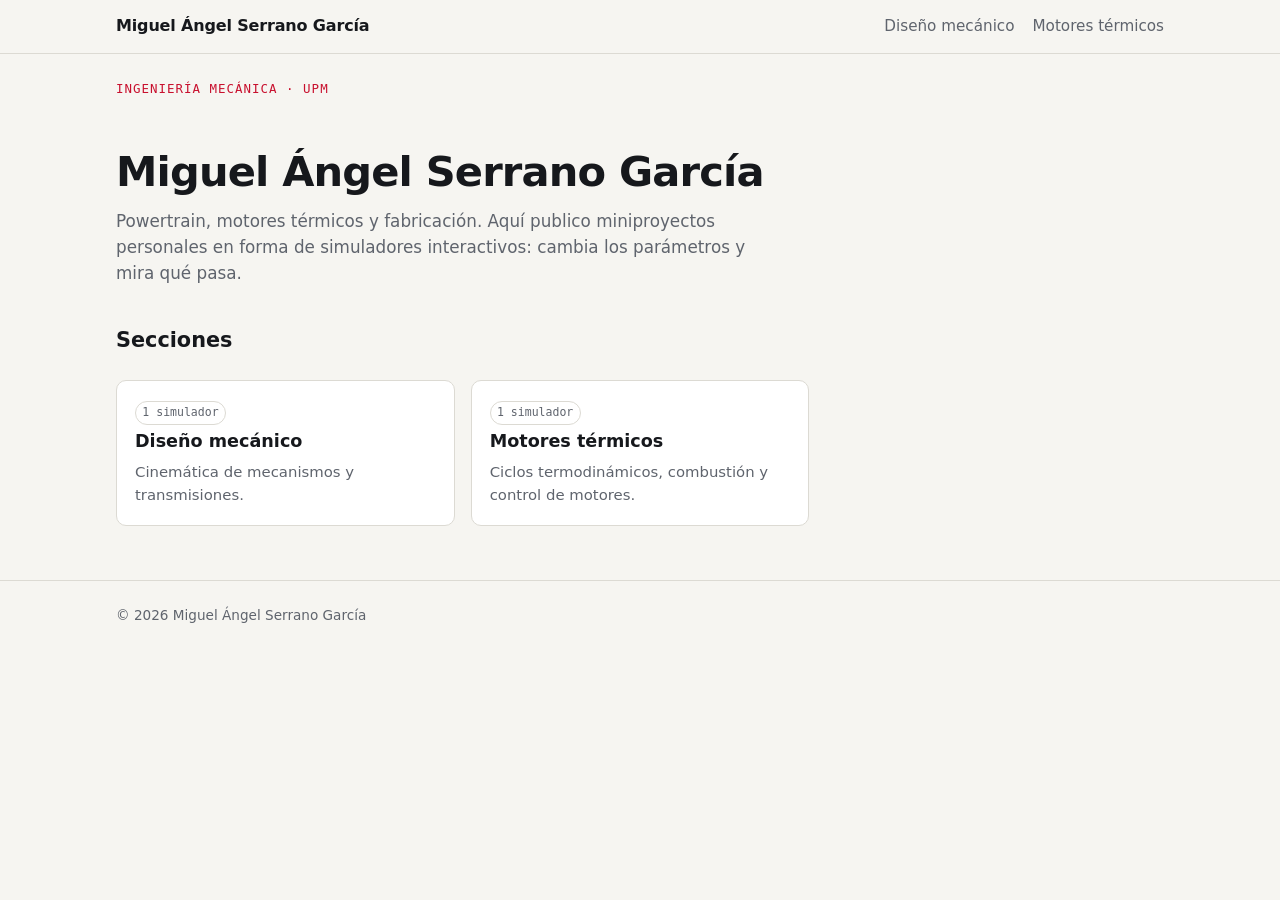
==== index.html @ 25552edb "Sección Motores térmicos con simulador MEP, MEC y HCCI Co-Authored-By: Claude Opus 5.5 <noreply@anth" ====
<!doctype html>
<html lang="es">
<head>
  <meta charset="utf-8">
  <meta name="viewport" content="width=device-width, initial-scale=1">
  <title>Miguel Ángel Serrano García</title>
  <meta name="description" content="Miguel Ángel Serrano García — Ingeniería Mecánica (UPM). Powertrain, motores térmicos y fabricación. Simuladores interactivos de proyectos personales.">
  <link rel="stylesheet" href="assets/style.css">
</head>
<body>
  <header class="site">
    <div class="wrap">
      <a class="brand" href="./">Miguel Ángel Serrano García</a>
      <nav>
        <a href="diseno-mecanico/">Diseño mecánico</a>
        <a href="motores-termicos/">Motores térmicos</a>
      </nav>
    </div>
  </header>

  <main class="wrap">
    <p class="eyebrow">Ingeniería Mecánica · UPM</p>
    <h1>Miguel Ángel Serrano García</h1>
    <p class="lead">Powertrain, motores térmicos y fabricación. Aquí publico miniproyectos personales en forma de simuladores interactivos: cambia los parámetros y mira qué pasa.</p>

    <h2>Secciones</h2>
    <div class="grid">
      <a class="card" href="diseno-mecanico/">
        <span class="tag">1 simulador</span>
        <h3>Diseño mecánico</h3>
        <p>Cinemática de mecanismos y transmisiones.</p>
      </a>
      <a class="card" href="motores-termicos/">
        <span class="tag">1 simulador</span>
        <h3>Motores térmicos</h3>
        <p>Ciclos termodinámicos, combustión y control de motores.</p>
      </a>
    </div>
  </main>

  <footer class="site"><div class="wrap">© 2026 Miguel Ángel Serrano García</div></footer>
</body>
</html>
---- assets/style.css ----
:root {
  --bg: #f6f5f1;
  --surface: #ffffff;
  --fg: #16181c;
  --muted: #5f646d;
  --line: #dcdad3;
  --accent: #c8102e;
  --blue: #1f4fd1;
  --mono: ui-monospace, "SFMono-Regular", Menlo, Consolas, monospace;
  --sans: system-ui, -apple-system, "Segoe UI", Roboto, sans-serif;
}
@media (prefers-color-scheme: dark) {
  :root {
    --bg: #111317; --surface: #191c21; --fg: #e9eaec; --muted: #9aa0a9;
    --line: #2b2f36; --accent: #ff4a5f; --blue: #6f97ff;
  }
}
* { box-sizing: border-box; }
html, body { margin: 0; }
body { background: var(--bg); color: var(--fg); font-family: var(--sans); line-height: 1.55; }
a { color: inherit; }
.wrap { max-width: 1080px; margin: 0 auto; padding: 0 16px; }

/* Cabecera */
header.site { border-bottom: 1px solid var(--line); }
header.site .wrap { display: flex; align-items: center; justify-content: space-between; gap: 16px; padding-top: 14px; padding-bottom: 14px; flex-wrap: wrap; }
header.site .brand { font-weight: 700; text-decoration: none; letter-spacing: -.01em; }
header.site nav { display: flex; gap: 18px; flex-wrap: wrap; }
header.site nav a { text-decoration: none; color: var(--muted); font-size: .95rem; }
header.site nav a:hover, header.site nav a[aria-current="page"] { color: var(--fg); }

/* Tipografía */
h1 { font-size: clamp(1.8rem, 4.5vw, 2.6rem); letter-spacing: -.02em; line-height: 1.15; margin: 1.2em 0 .3em; }
h2 { font-size: 1.3rem; margin: 1.8em 0 .5em; }
.lead { color: var(--muted); font-size: 1.05rem; max-width: 640px; margin: 0; }
.eyebrow { font-family: var(--mono); font-size: .78rem; text-transform: uppercase; letter-spacing: .08em; color: var(--accent); margin-top: 2em; }
.breadcrumb { font-size: .85rem; color: var(--muted); margin-top: 1.6em; }
.breadcrumb a { color: var(--muted); }

/* Tarjetas */
.grid { display: grid; grid-template-columns: repeat(auto-fill, minmax(260px, 1fr)); gap: 16px; margin: 1.5em 0 3em; }
.card { display: block; background: var(--surface); border: 1px solid var(--line); border-radius: 10px; padding: 18px; text-decoration: none; transition: border-color .15s; }
.card:hover { border-color: var(--fg); }
.card h3 { margin: .2em 0 .3em; font-size: 1.1rem; }
.card p { margin: 0; color: var(--muted); font-size: .93rem; }
.tag { display: inline-block; font-family: var(--mono); font-size: .72rem; padding: .15em .55em; border: 1px solid var(--line); border-radius: 999px; color: var(--muted); }

footer.site { border-top: 1px solid var(--line); margin-top: 4em; padding: 24px 0; color: var(--muted); font-size: .85rem; }
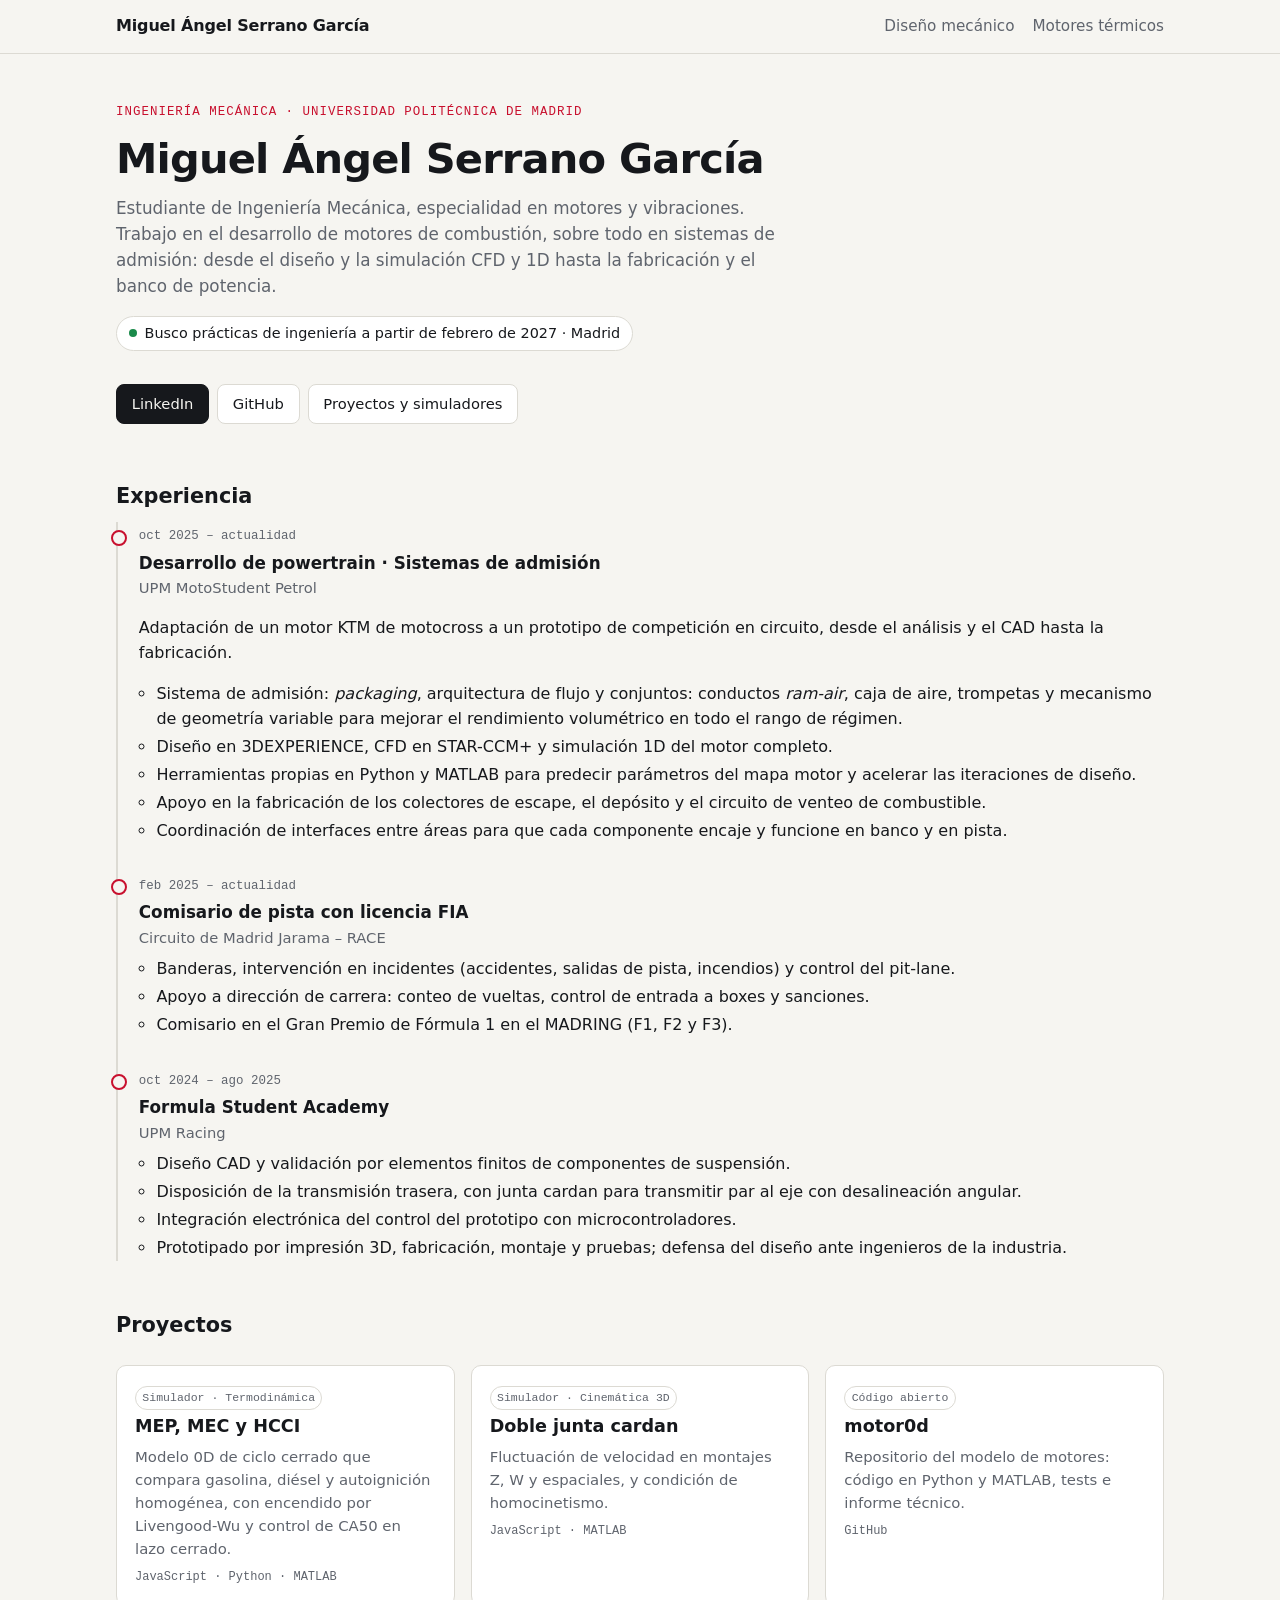
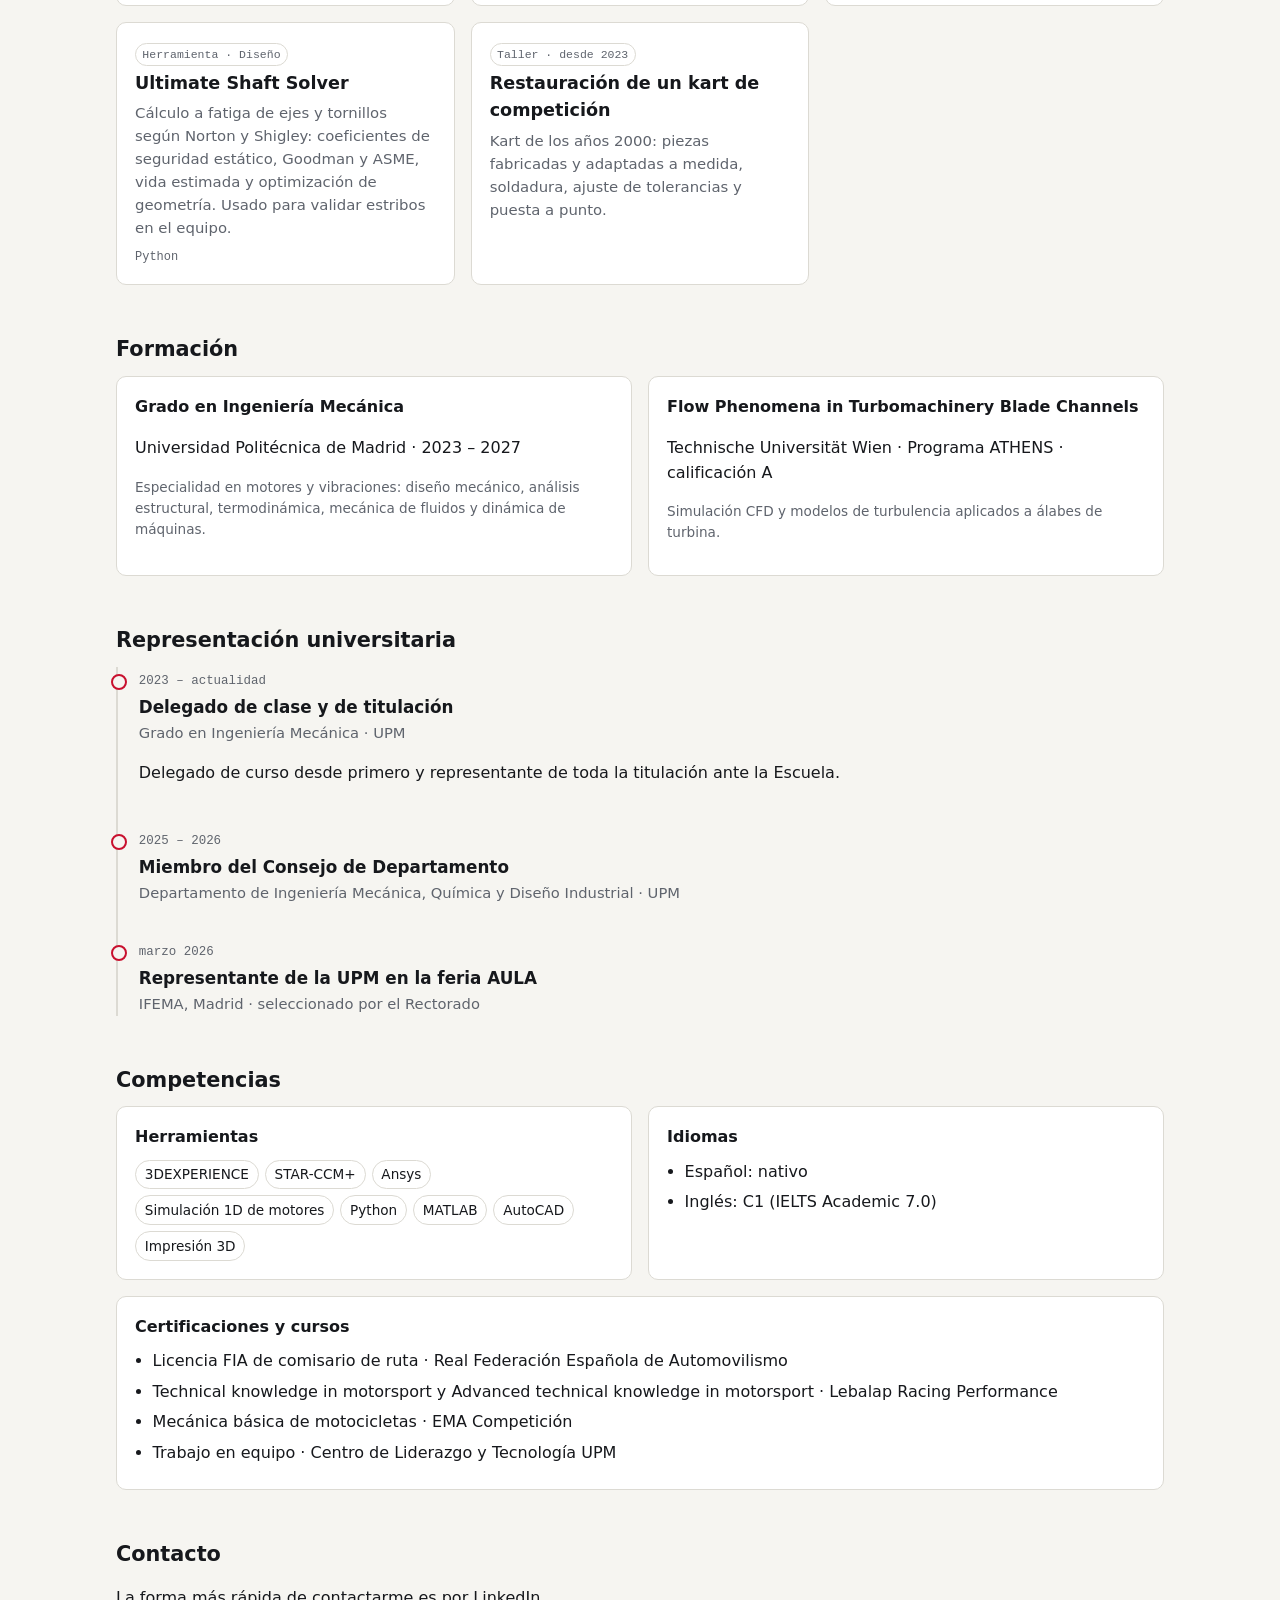
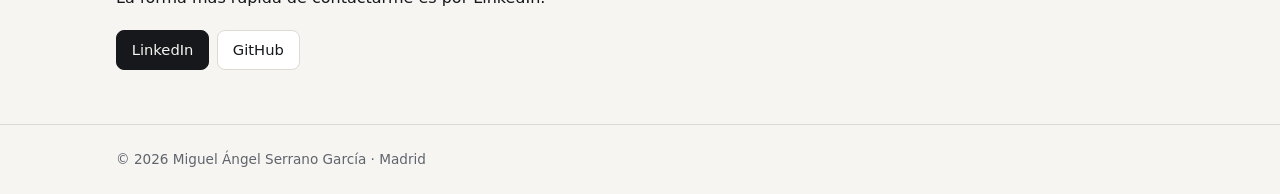
==== commit 16cb63da: "Portada: perfil profesional Co-Authored-By: Claude Opus 5.5 <noreply@anthropic.com> Claude-Session: " ====
--- a/index.html
+++ b/index.html
@@ -3,9 +3,65 @@
 <head>
   <meta charset="utf-8">
   <meta name="viewport" content="width=device-width, initial-scale=1">
-  <title>Miguel Ángel Serrano García</title>
-  <meta name="description" content="Miguel Ángel Serrano García — Ingeniería Mecánica (UPM). Powertrain, motores térmicos y fabricación. Simuladores interactivos de proyectos personales.">
+  <title>Miguel Ángel Serrano García · Ingeniería Mecánica</title>
+  <meta name="description" content="Miguel Ángel Serrano García, estudiante de Ingeniería Mecánica en la UPM. Desarrollo de motores de combustión: sistemas de admisión, CFD, simulación 1D y fabricación. Busca prácticas desde febrero de 2027.">
+  <link rel="canonical" href="https://miguelangelserranogarcia.com/">
+  <meta property="og:title" content="Miguel Ángel Serrano García · Ingeniería Mecánica">
+  <meta property="og:description" content="Desarrollo de motores de combustión: sistemas de admisión, CFD, simulación 1D y fabricación.">
+  <meta property="og:url" content="https://miguelangelserranogarcia.com/">
+  <meta property="og:type" content="profile">
   <link rel="stylesheet" href="assets/style.css">
+  <script type="application/ld+json">
+  {
+    "@context": "https://schema.org",
+    "@type": "Person",
+    "name": "Miguel Ángel Serrano García",
+    "url": "https://miguelangelserranogarcia.com/",
+    "jobTitle": "Estudiante de Ingeniería Mecánica",
+    "alumniOf": { "@type": "CollegeOrUniversity", "name": "Universidad Politécnica de Madrid" },
+    "address": { "@type": "PostalAddress", "addressLocality": "Madrid", "addressCountry": "ES" },
+    "knowsAbout": ["Motores de combustión interna", "Sistemas de admisión", "CFD", "Simulación 1D de motores", "Fabricación"],
+    "sameAs": ["https://www.linkedin.com/in/miguelangelserranogarcia", "https://github.com/MaikelGTH"]
+  }
+  </script>
+  <style>
+    .hero { padding: 1.5em 0 .5em; }
+    .hero h1 { margin-top: .25em; }
+    .hero .lead { max-width: 680px; }
+    .status { display: inline-flex; align-items: center; gap: 8px; margin-top: 1.2em; font-size: .9rem; padding: .35em .8em; border: 1px solid var(--line); border-radius: 999px; background: var(--surface); }
+    .status::before { content: ""; width: 8px; height: 8px; border-radius: 50%; background: #1a8a4a; }
+    .links { display: flex; flex-wrap: wrap; gap: 8px; margin-top: 1.2em; }
+    .btn { display: inline-block; padding: .5em 1em; border: 1px solid var(--line); border-radius: 8px; text-decoration: none; font-size: .92rem; background: var(--surface); }
+    .btn:hover { border-color: var(--fg); }
+    .btn.primary { background: var(--fg); color: var(--bg); border-color: var(--fg); }
+
+    section.block { margin-top: 3em; }
+    section.block > h2 { margin-top: 0; }
+    .two { display: grid; grid-template-columns: repeat(2, minmax(0, 1fr)); gap: 16px; }
+    @media (max-width: 760px) { .two { grid-template-columns: 1fr; } }
+
+    /* Línea de tiempo */
+    .tl { list-style: none; margin: 0; padding: 0; border-left: 2px solid var(--line); }
+    .tl > li { position: relative; padding: 0 0 1.6em 1.3em; }
+    .tl > li::before { content: ""; position: absolute; left: -7px; top: .45em; width: 12px; height: 12px; border-radius: 50%; background: var(--bg); border: 2px solid var(--accent); }
+    .tl > li:last-child { padding-bottom: 0; }
+    .tl .when { font-family: var(--mono); font-size: .78rem; color: var(--muted); }
+    .tl h3 { margin: .15em 0 .1em; font-size: 1.05rem; }
+    .tl .org { color: var(--muted); font-size: .92rem; margin: 0 0 .5em; }
+    .tl ul { margin: .3em 0 0; padding-left: 1.1em; }
+    .tl li li { margin: .2em 0; }
+
+    .panel { background: var(--surface); border: 1px solid var(--line); border-radius: 10px; padding: 18px; min-width: 0; }
+    .panel h3 { margin: 0 0 .6em; font-size: 1rem; }
+    .panel ul { margin: 0; padding-left: 1.1em; }
+    .panel li { margin: .35em 0; }
+    .panel .note { color: var(--muted); font-size: .85rem; }
+
+    .chips { display: flex; flex-wrap: wrap; gap: 6px; }
+    .chips span { font-size: .85rem; padding: .25em .65em; border: 1px solid var(--line); border-radius: 999px; background: var(--surface); }
+
+    .card .meta { font-family: var(--mono); font-size: .75rem; color: var(--muted); margin-top: .6em; }
+  </style>
 </head>
 <body>
   <header class="site">
@@ -19,25 +75,169 @@
   </header>
 
   <main class="wrap">
-    <p class="eyebrow">Ingeniería Mecánica · UPM</p>
-    <h1>Miguel Ángel Serrano García</h1>
-    <p class="lead">Powertrain, motores térmicos y fabricación. Aquí publico miniproyectos personales en forma de simuladores interactivos: cambia los parámetros y mira qué pasa.</p>
-
-    <h2>Secciones</h2>
-    <div class="grid">
-      <a class="card" href="diseno-mecanico/">
-        <span class="tag">1 simulador</span>
-        <h3>Diseño mecánico</h3>
-        <p>Cinemática de mecanismos y transmisiones.</p>
-      </a>
-      <a class="card" href="motores-termicos/">
-        <span class="tag">1 simulador</span>
-        <h3>Motores térmicos</h3>
-        <p>Ciclos termodinámicos, combustión y control de motores.</p>
-      </a>
-    </div>
+    <section class="hero">
+      <p class="eyebrow">Ingeniería Mecánica · Universidad Politécnica de Madrid</p>
+      <h1>Miguel Ángel Serrano García</h1>
+      <p class="lead">Estudiante de Ingeniería Mecánica, especialidad en motores y vibraciones. Trabajo en el desarrollo de motores de combustión, sobre todo en sistemas de admisión: desde el diseño y la simulación CFD y 1D hasta la fabricación y el banco de potencia.</p>
+      <p class="status">Busco prácticas de ingeniería a partir de febrero de 2027 · Madrid</p>
+      <div class="links">
+        <a class="btn primary" href="https://www.linkedin.com/in/miguelangelserranogarcia" rel="me">LinkedIn</a>
+        <a class="btn" href="https://github.com/MaikelGTH" rel="me">GitHub</a>
+        <a class="btn" href="#proyectos">Proyectos y simuladores</a>
+      </div>
+    </section>
+
+    <section class="block" id="experiencia">
+      <h2>Experiencia</h2>
+      <ul class="tl">
+        <li>
+          <span class="when">oct 2025 – actualidad</span>
+          <h3>Desarrollo de powertrain · Sistemas de admisión</h3>
+          <p class="org">UPM MotoStudent Petrol</p>
+          <p>Adaptación de un motor KTM de motocross a un prototipo de competición en circuito, desde el análisis y el CAD hasta la fabricación.</p>
+          <ul>
+            <li>Sistema de admisión: <i>packaging</i>, arquitectura de flujo y conjuntos: conductos <i>ram-air</i>, caja de aire, trompetas y mecanismo de geometría variable para mejorar el rendimiento volumétrico en todo el rango de régimen.</li>
+            <li>Diseño en 3DEXPERIENCE, CFD en STAR-CCM+ y simulación 1D del motor completo.</li>
+            <li>Herramientas propias en Python y MATLAB para predecir parámetros del mapa motor y acelerar las iteraciones de diseño.</li>
+            <li>Apoyo en la fabricación de los colectores de escape, el depósito y el circuito de venteo de combustible.</li>
+            <li>Coordinación de interfaces entre áreas para que cada componente encaje y funcione en banco y en pista.</li>
+          </ul>
+        </li>
+        <li>
+          <span class="when">feb 2025 – actualidad</span>
+          <h3>Comisario de pista con licencia FIA</h3>
+          <p class="org">Circuito de Madrid Jarama – RACE</p>
+          <ul>
+            <li>Banderas, intervención en incidentes (accidentes, salidas de pista, incendios) y control del pit-lane.</li>
+            <li>Apoyo a dirección de carrera: conteo de vueltas, control de entrada a boxes y sanciones.</li>
+            <li>Comisario en el Gran Premio de Fórmula 1 en el MADRING (F1, F2 y F3).</li>
+          </ul>
+        </li>
+        <li>
+          <span class="when">oct 2024 – ago 2025</span>
+          <h3>Formula Student Academy</h3>
+          <p class="org">UPM Racing</p>
+          <ul>
+            <li>Diseño CAD y validación por elementos finitos de componentes de suspensión.</li>
+            <li>Disposición de la transmisión trasera, con junta cardan para transmitir par al eje con desalineación angular.</li>
+            <li>Integración electrónica del control del prototipo con microcontroladores.</li>
+            <li>Prototipado por impresión 3D, fabricación, montaje y pruebas; defensa del diseño ante ingenieros de la industria.</li>
+          </ul>
+        </li>
+      </ul>
+    </section>
+
+    <section class="block" id="proyectos">
+      <h2>Proyectos</h2>
+      <div class="grid">
+        <a class="card" href="motores-termicos/comparativa-mep-mec-hcci/">
+          <span class="tag">Simulador · Termodinámica</span>
+          <h3>MEP, MEC y HCCI</h3>
+          <p>Modelo 0D de ciclo cerrado que compara gasolina, diésel y autoignición homogénea, con encendido por Livengood-Wu y control de CA50 en lazo cerrado.</p>
+          <p class="meta">JavaScript · Python · MATLAB</p>
+        </a>
+        <a class="card" href="diseno-mecanico/junta-cardan/">
+          <span class="tag">Simulador · Cinemática 3D</span>
+          <h3>Doble junta cardan</h3>
+          <p>Fluctuación de velocidad en montajes Z, W y espaciales, y condición de homocinetismo.</p>
+          <p class="meta">JavaScript · MATLAB</p>
+        </a>
+        <a class="card" href="https://github.com/MaikelGTH/motor0d">
+          <span class="tag">Código abierto</span>
+          <h3>motor0d</h3>
+          <p>Repositorio del modelo de motores: código en Python y MATLAB, tests e informe técnico.</p>
+          <p class="meta">GitHub</p>
+        </a>
+        <div class="card">
+          <span class="tag">Herramienta · Diseño</span>
+          <h3>Ultimate Shaft Solver</h3>
+          <p>Cálculo a fatiga de ejes y tornillos según Norton y Shigley: coeficientes de seguridad estático, Goodman y ASME, vida estimada y optimización de geometría. Usado para validar estribos en el equipo.</p>
+          <p class="meta">Python</p>
+        </div>
+        <div class="card">
+          <span class="tag">Taller · desde 2023</span>
+          <h3>Restauración de un kart de competición</h3>
+          <p>Kart de los años 2000: piezas fabricadas y adaptadas a medida, soldadura, ajuste de tolerancias y puesta a punto.</p>
+        </div>
+      </div>
+    </section>
+
+    <section class="block" id="formacion">
+      <h2>Formación</h2>
+      <div class="two">
+        <div class="panel">
+          <h3>Grado en Ingeniería Mecánica</h3>
+          <p>Universidad Politécnica de Madrid · 2023 – 2027</p>
+          <p class="note">Especialidad en motores y vibraciones: diseño mecánico, análisis estructural, termodinámica, mecánica de fluidos y dinámica de máquinas.</p>
+        </div>
+        <div class="panel">
+          <h3>Flow Phenomena in Turbomachinery Blade Channels</h3>
+          <p>Technische Universität Wien · Programa ATHENS · calificación A</p>
+          <p class="note">Simulación CFD y modelos de turbulencia aplicados a álabes de turbina.</p>
+        </div>
+      </div>
+    </section>
+
+    <section class="block" id="representacion">
+      <h2>Representación universitaria</h2>
+      <ul class="tl">
+        <li>
+          <span class="when">2023 – actualidad</span>
+          <h3>Delegado de clase y de titulación</h3>
+          <p class="org">Grado en Ingeniería Mecánica · UPM</p>
+          <p>Delegado de curso desde primero y representante de toda la titulación ante la Escuela.</p>
+        </li>
+        <li>
+          <span class="when">2025 – 2026</span>
+          <h3>Miembro del Consejo de Departamento</h3>
+          <p class="org">Departamento de Ingeniería Mecánica, Química y Diseño Industrial · UPM</p>
+        </li>
+        <li>
+          <span class="when">marzo 2026</span>
+          <h3>Representante de la UPM en la feria AULA</h3>
+          <p class="org">IFEMA, Madrid · seleccionado por el Rectorado</p>
+        </li>
+      </ul>
+    </section>
+
+    <section class="block" id="competencias">
+      <h2>Competencias</h2>
+      <div class="two">
+        <div class="panel">
+          <h3>Herramientas</h3>
+          <div class="chips">
+            <span>3DEXPERIENCE</span><span>STAR-CCM+</span><span>Ansys</span><span>Simulación 1D de motores</span><span>Python</span><span>MATLAB</span><span>AutoCAD</span><span>Impresión 3D</span>
+          </div>
+        </div>
+        <div class="panel">
+          <h3>Idiomas</h3>
+          <ul>
+            <li>Español: nativo</li>
+            <li>Inglés: C1 (IELTS Academic 7.0)</li>
+          </ul>
+        </div>
+      </div>
+      <div class="panel" style="margin-top:16px">
+        <h3>Certificaciones y cursos</h3>
+        <ul>
+          <li>Licencia FIA de comisario de ruta · Real Federación Española de Automovilismo</li>
+          <li>Technical knowledge in motorsport y Advanced technical knowledge in motorsport · Lebalap Racing Performance</li>
+          <li>Mecánica básica de motocicletas · EMA Competición</li>
+          <li>Trabajo en equipo · Centro de Liderazgo y Tecnología UPM</li>
+        </ul>
+      </div>
+    </section>
+
+    <section class="block" id="contacto">
+      <h2>Contacto</h2>
+      <p>La forma más rápida de contactarme es por LinkedIn.</p>
+      <div class="links">
+        <a class="btn primary" href="https://www.linkedin.com/in/miguelangelserranogarcia">LinkedIn</a>
+        <a class="btn" href="https://github.com/MaikelGTH">GitHub</a>
+      </div>
+    </section>
   </main>
 
-  <footer class="site"><div class="wrap">© 2026 Miguel Ángel Serrano García</div></footer>
+  <footer class="site"><div class="wrap">© 2026 Miguel Ángel Serrano García · Madrid</div></footer>
 </body>
 </html>
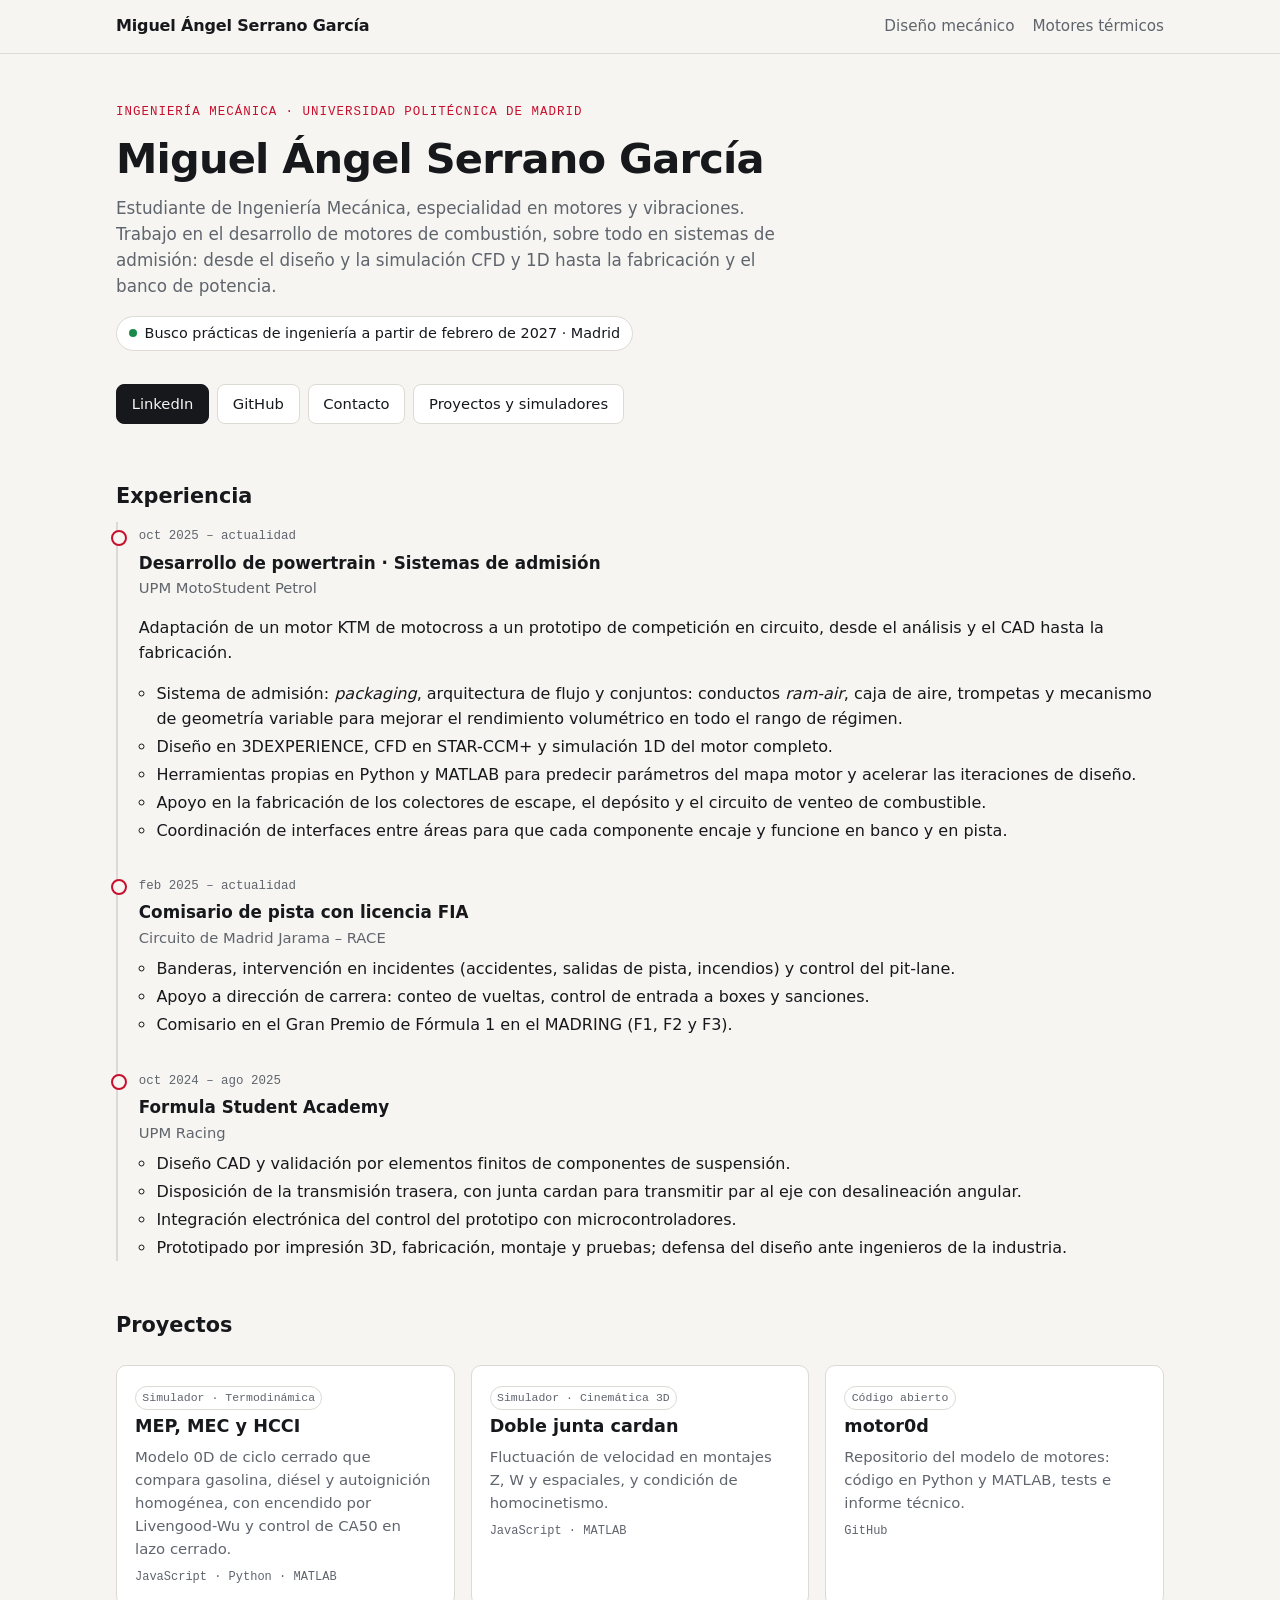
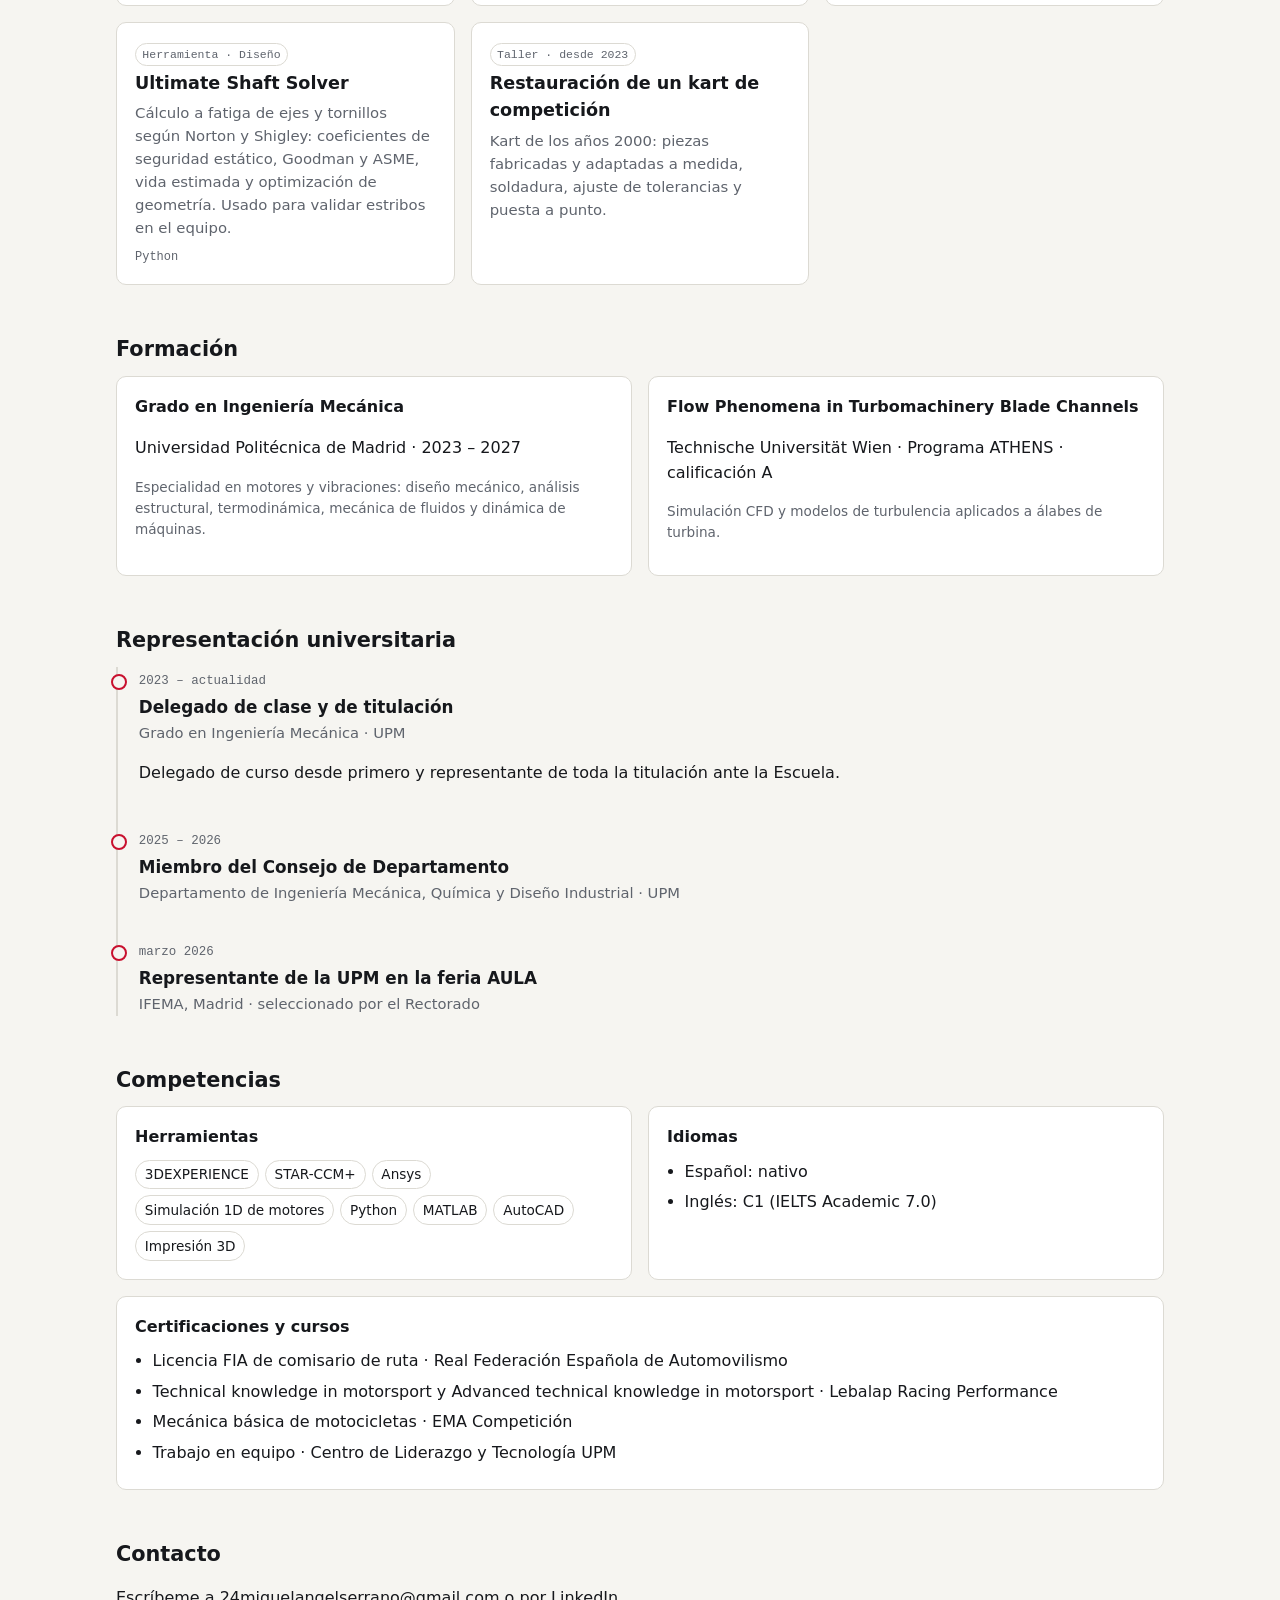
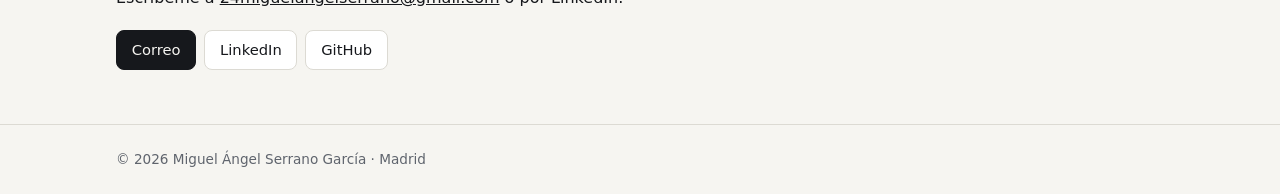
==== commit 50569dd1: "Portada: correo de contacto Co-Authored-By: Claude Opus 5.5 <noreply@anthropic.com> Claude-Session: " ====
--- a/index.html
+++ b/index.html
@@ -16,6 +16,7 @@
     "@context": "https://schema.org",
     "@type": "Person",
     "name": "Miguel Ángel Serrano García",
+    "email": "mailto:24miguelangelserrano@gmail.com",
     "url": "https://miguelangelserranogarcia.com/",
     "jobTitle": "Estudiante de Ingeniería Mecánica",
     "alumniOf": { "@type": "CollegeOrUniversity", "name": "Universidad Politécnica de Madrid" },
@@ -83,6 +84,7 @@
       <div class="links">
         <a class="btn primary" href="https://www.linkedin.com/in/miguelangelserranogarcia" rel="me">LinkedIn</a>
         <a class="btn" href="https://github.com/MaikelGTH" rel="me">GitHub</a>
+        <a class="btn" href="#contacto">Contacto</a>
         <a class="btn" href="#proyectos">Proyectos y simuladores</a>
       </div>
     </section>
@@ -230,9 +232,10 @@
 
     <section class="block" id="contacto">
       <h2>Contacto</h2>
-      <p>La forma más rápida de contactarme es por LinkedIn.</p>
+      <p>Escríbeme a <a href="mailto:24miguelangelserrano@gmail.com">24miguelangelserrano@gmail.com</a> o por LinkedIn.</p>
       <div class="links">
-        <a class="btn primary" href="https://www.linkedin.com/in/miguelangelserranogarcia">LinkedIn</a>
+        <a class="btn primary" href="mailto:24miguelangelserrano@gmail.com">Correo</a>
+        <a class="btn" href="https://www.linkedin.com/in/miguelangelserranogarcia">LinkedIn</a>
         <a class="btn" href="https://github.com/MaikelGTH">GitHub</a>
       </div>
     </section>
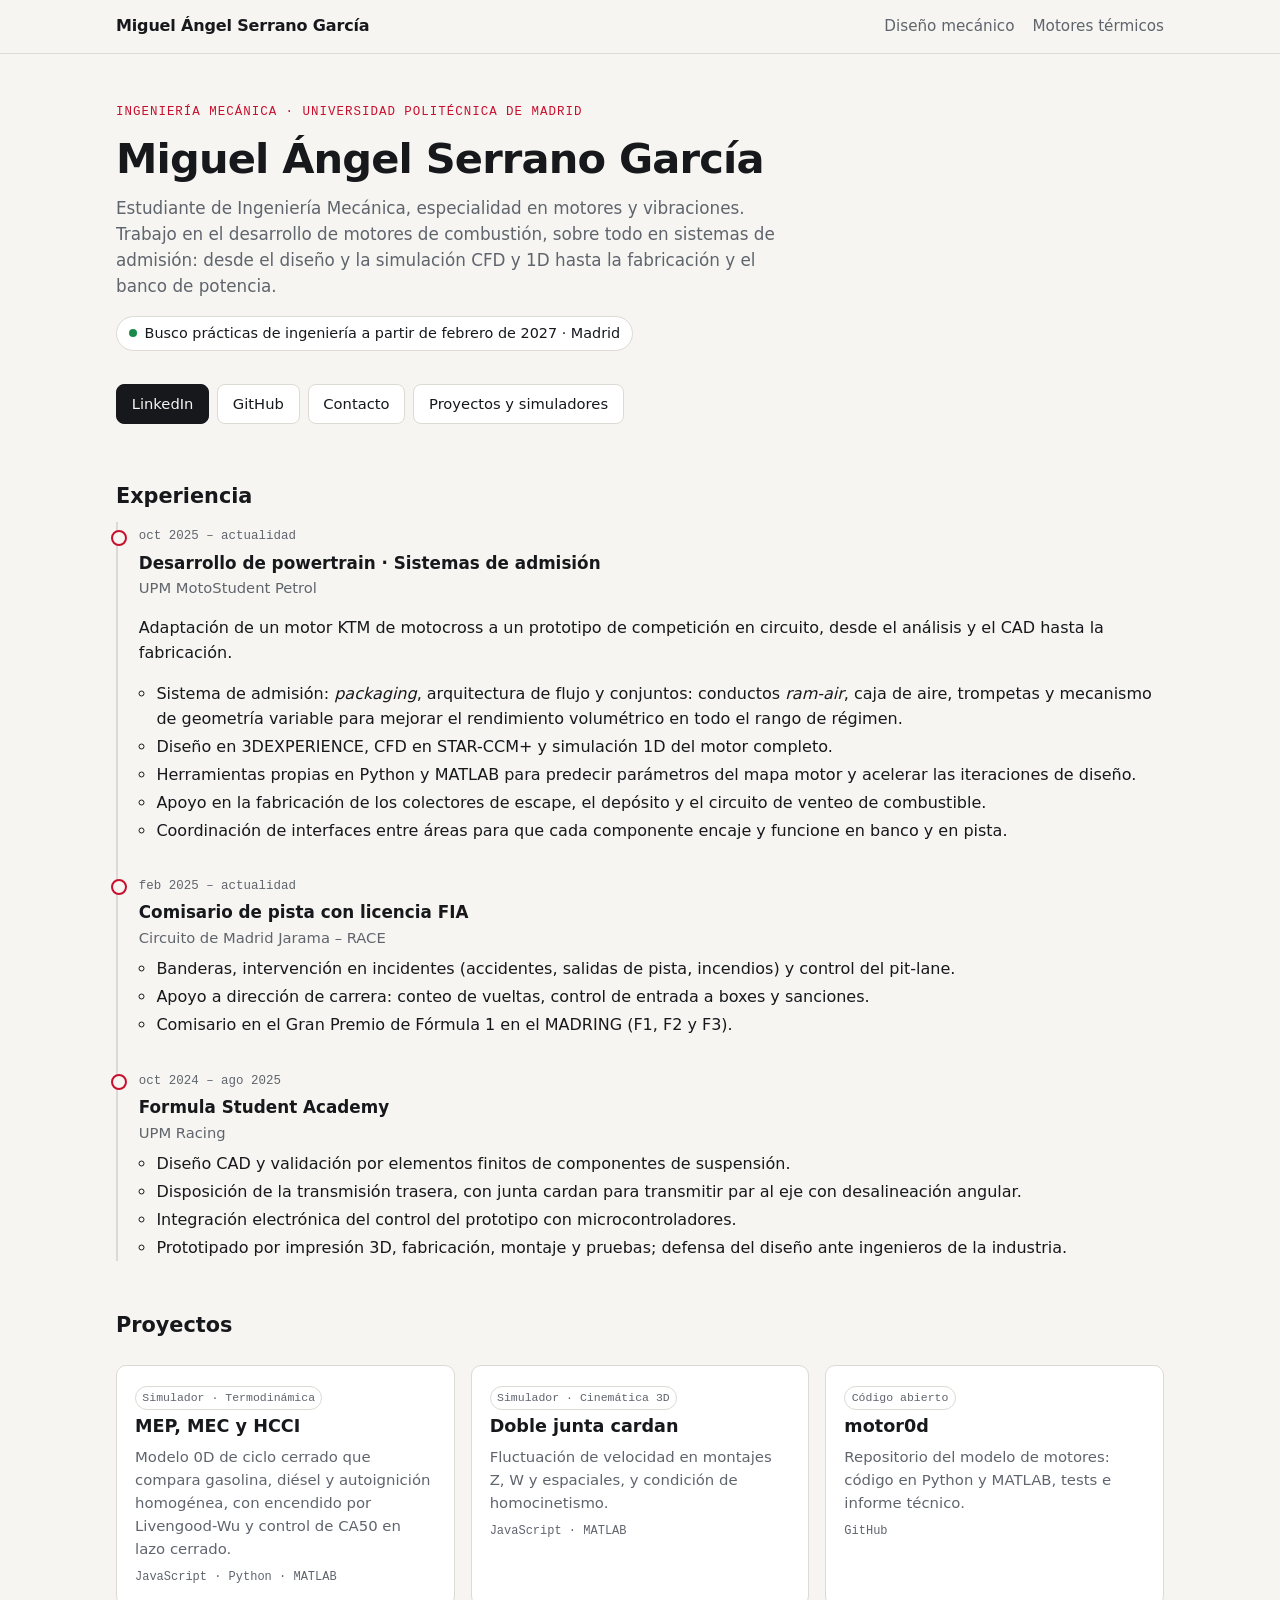
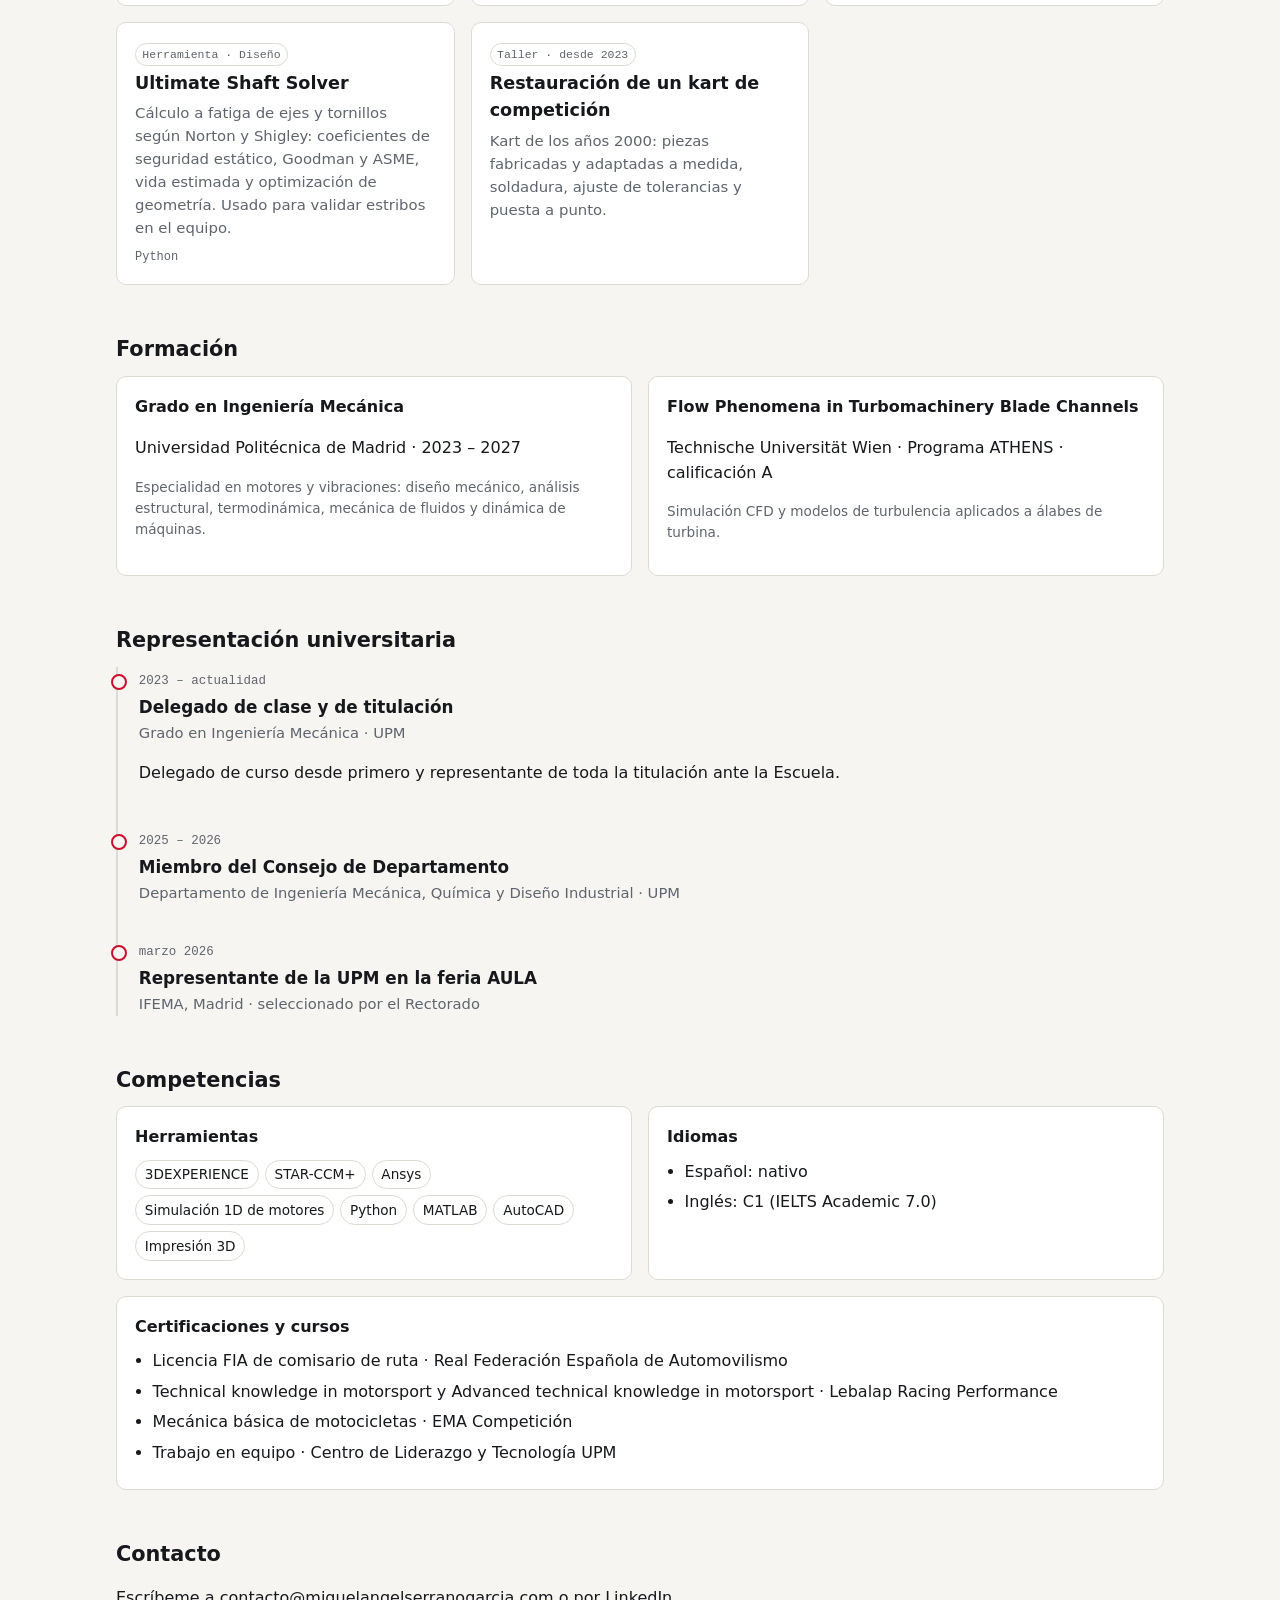
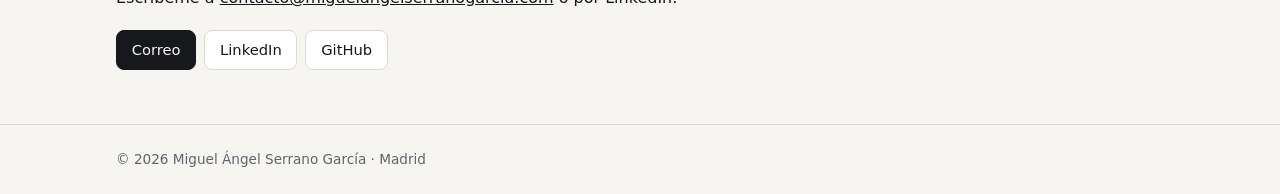
==== commit 8bad9948: "Portada: correo con dominio propio Co-Authored-By: Claude Opus 5.5 <noreply@anthropic.com> Claude-Se" ====
--- a/index.html
+++ b/index.html
@@ -16,7 +16,7 @@
     "@context": "https://schema.org",
     "@type": "Person",
     "name": "Miguel Ángel Serrano García",
-    "email": "mailto:24miguelangelserrano@gmail.com",
+    "email": "mailto:contacto@miguelangelserranogarcia.com",
     "url": "https://miguelangelserranogarcia.com/",
     "jobTitle": "Estudiante de Ingeniería Mecánica",
     "alumniOf": { "@type": "CollegeOrUniversity", "name": "Universidad Politécnica de Madrid" },
@@ -232,9 +232,9 @@
 
     <section class="block" id="contacto">
       <h2>Contacto</h2>
-      <p>Escríbeme a <a href="mailto:24miguelangelserrano@gmail.com">24miguelangelserrano@gmail.com</a> o por LinkedIn.</p>
+      <p>Escríbeme a <a href="mailto:contacto@miguelangelserranogarcia.com">contacto@miguelangelserranogarcia.com</a> o por LinkedIn.</p>
       <div class="links">
-        <a class="btn primary" href="mailto:24miguelangelserrano@gmail.com">Correo</a>
+        <a class="btn primary" href="mailto:contacto@miguelangelserranogarcia.com">Correo</a>
         <a class="btn" href="https://www.linkedin.com/in/miguelangelserranogarcia">LinkedIn</a>
         <a class="btn" href="https://github.com/MaikelGTH">GitHub</a>
       </div>
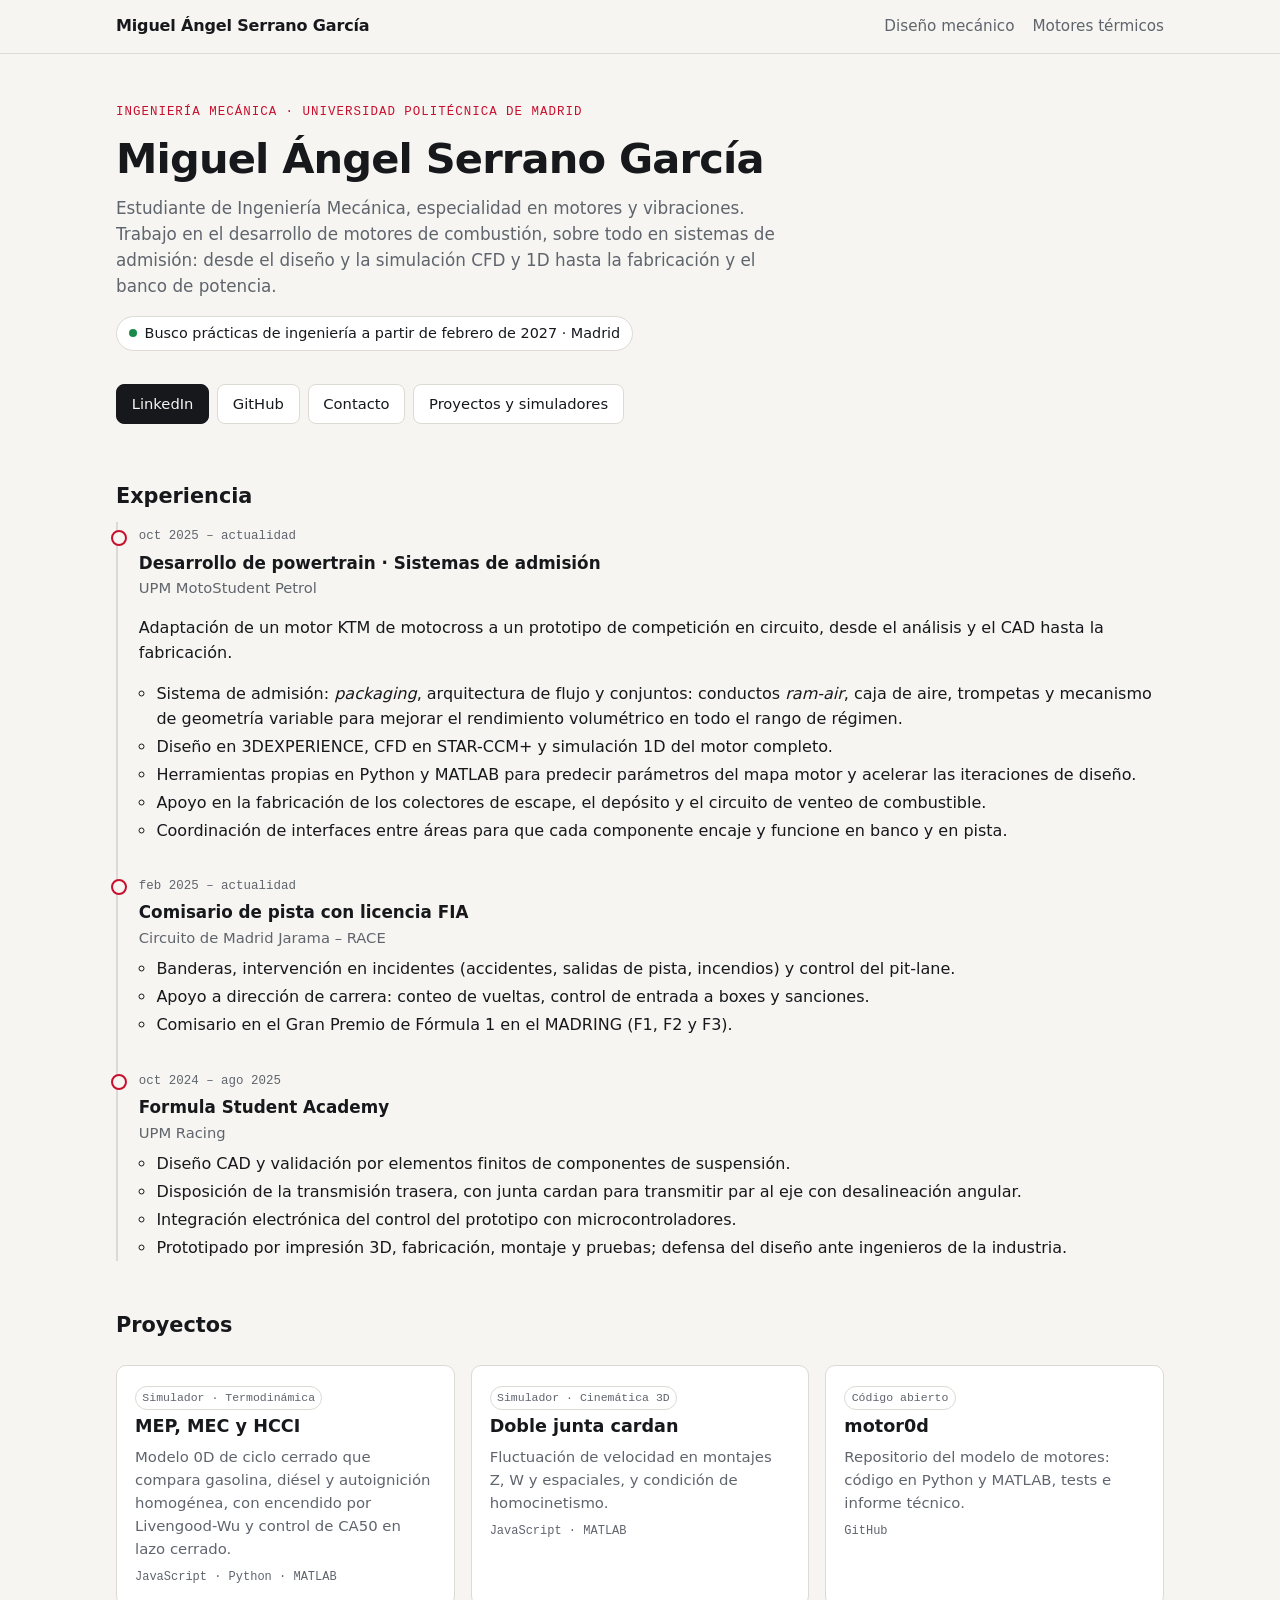
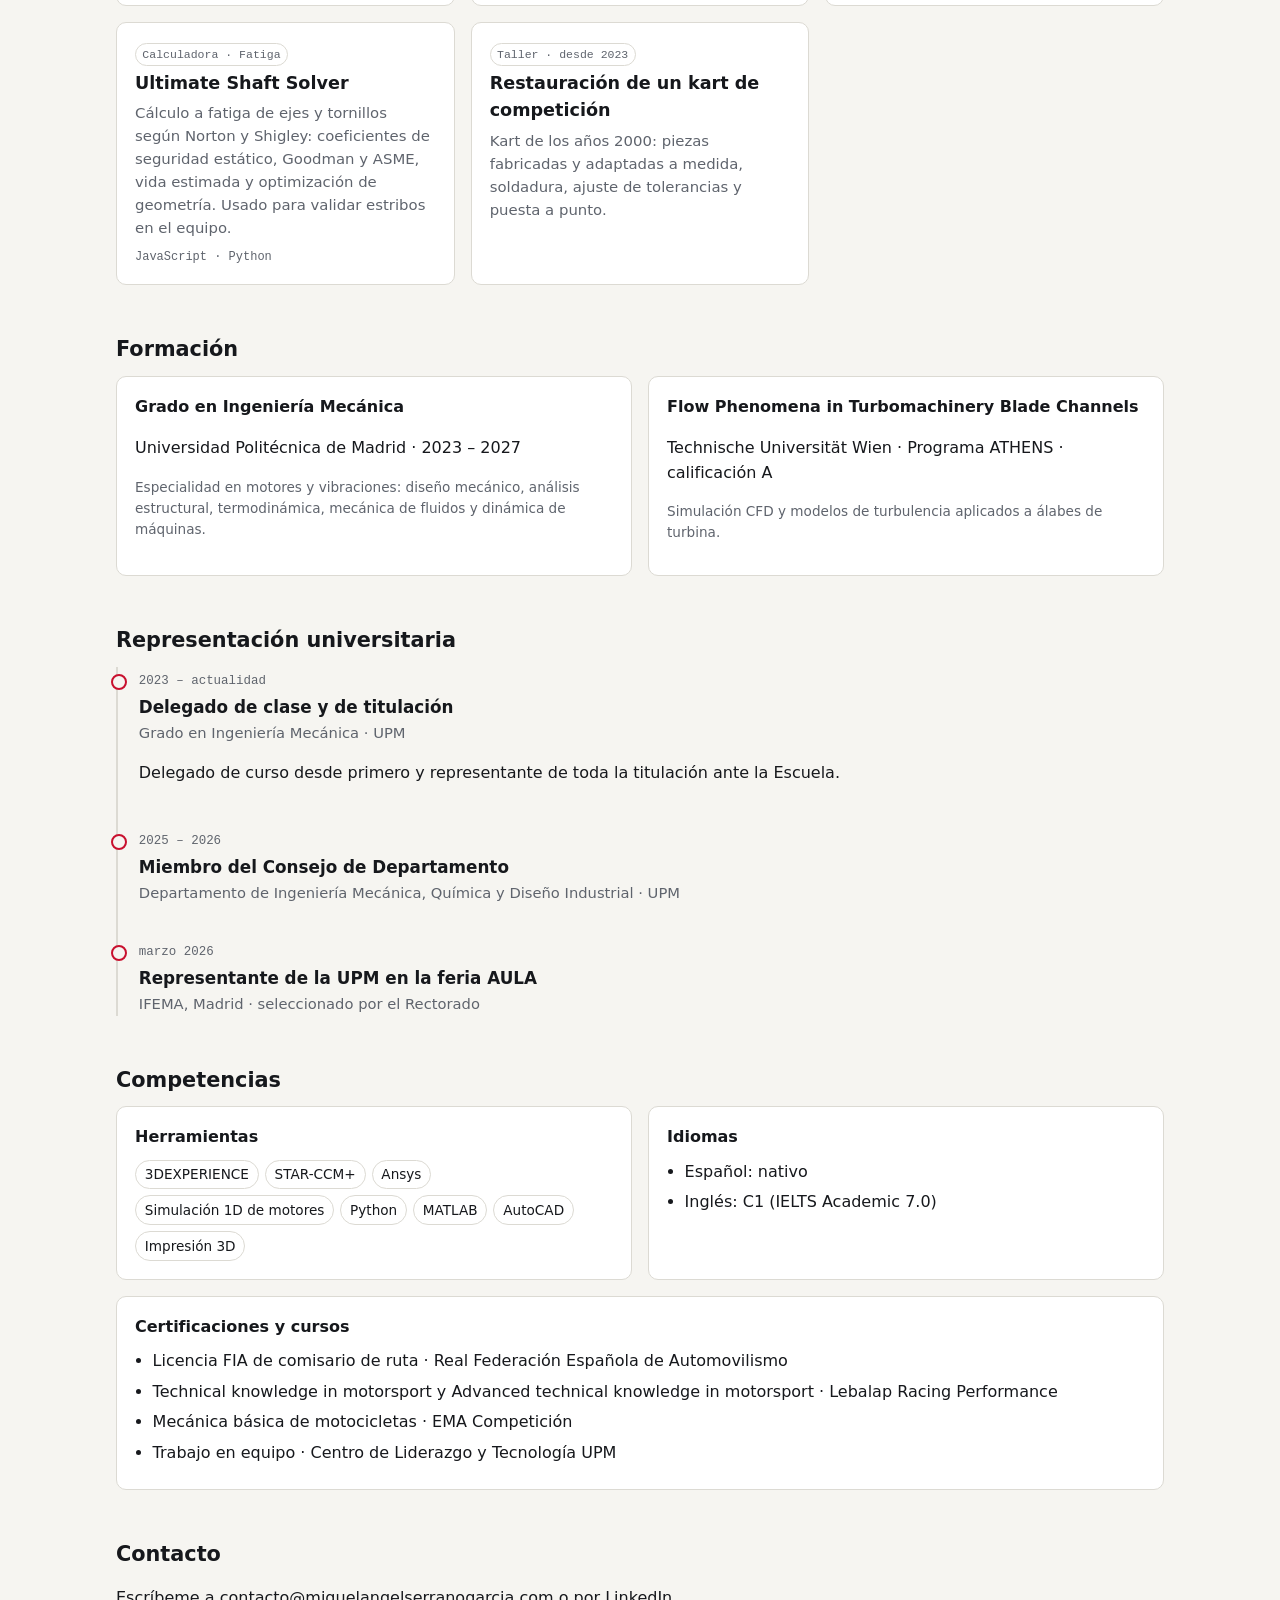
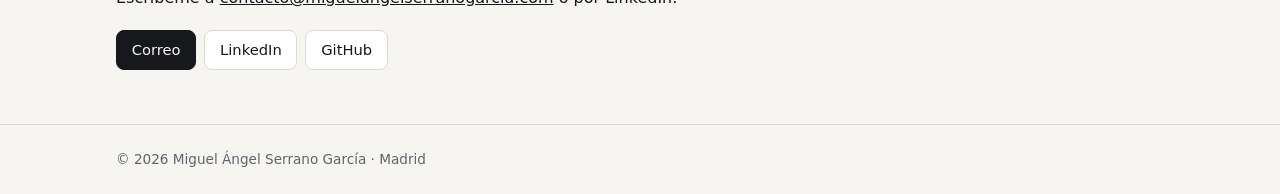
==== commit 73cec80d: "Diseño mecánico: calculadora de ejes a fatiga (Ultimate Shaft Solver v1.5) Port en JavaScript del pr" ====
--- a/index.html
+++ b/index.html
@@ -150,12 +150,12 @@
           <p>Repositorio del modelo de motores: código en Python y MATLAB, tests e informe técnico.</p>
           <p class="meta">GitHub</p>
         </a>
-        <div class="card">
-          <span class="tag">Herramienta · Diseño</span>
+        <a class="card" href="diseno-mecanico/calculo-ejes/">
+          <span class="tag">Calculadora · Fatiga</span>
           <h3>Ultimate Shaft Solver</h3>
           <p>Cálculo a fatiga de ejes y tornillos según Norton y Shigley: coeficientes de seguridad estático, Goodman y ASME, vida estimada y optimización de geometría. Usado para validar estribos en el equipo.</p>
-          <p class="meta">Python</p>
-        </div>
+          <p class="meta">JavaScript · Python</p>
+        </a>
         <div class="card">
           <span class="tag">Taller · desde 2023</span>
           <h3>Restauración de un kart de competición</h3>
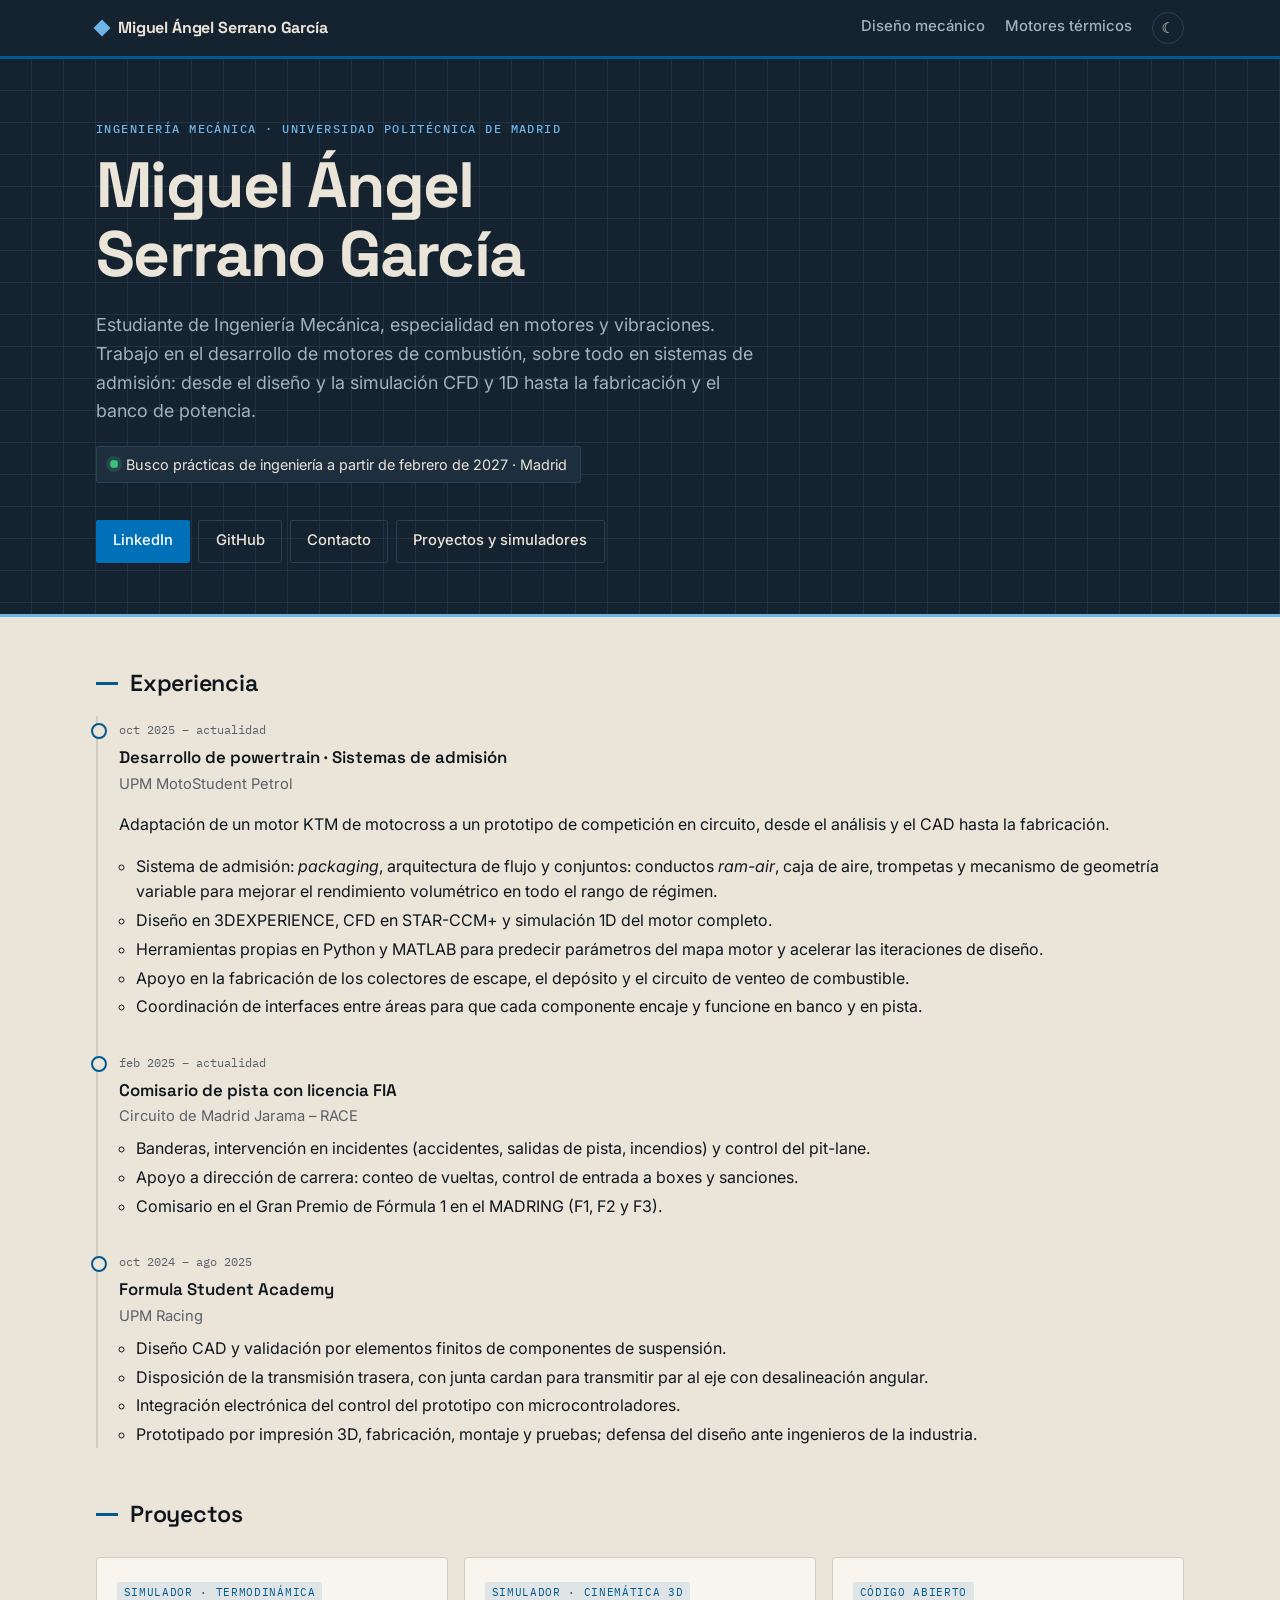
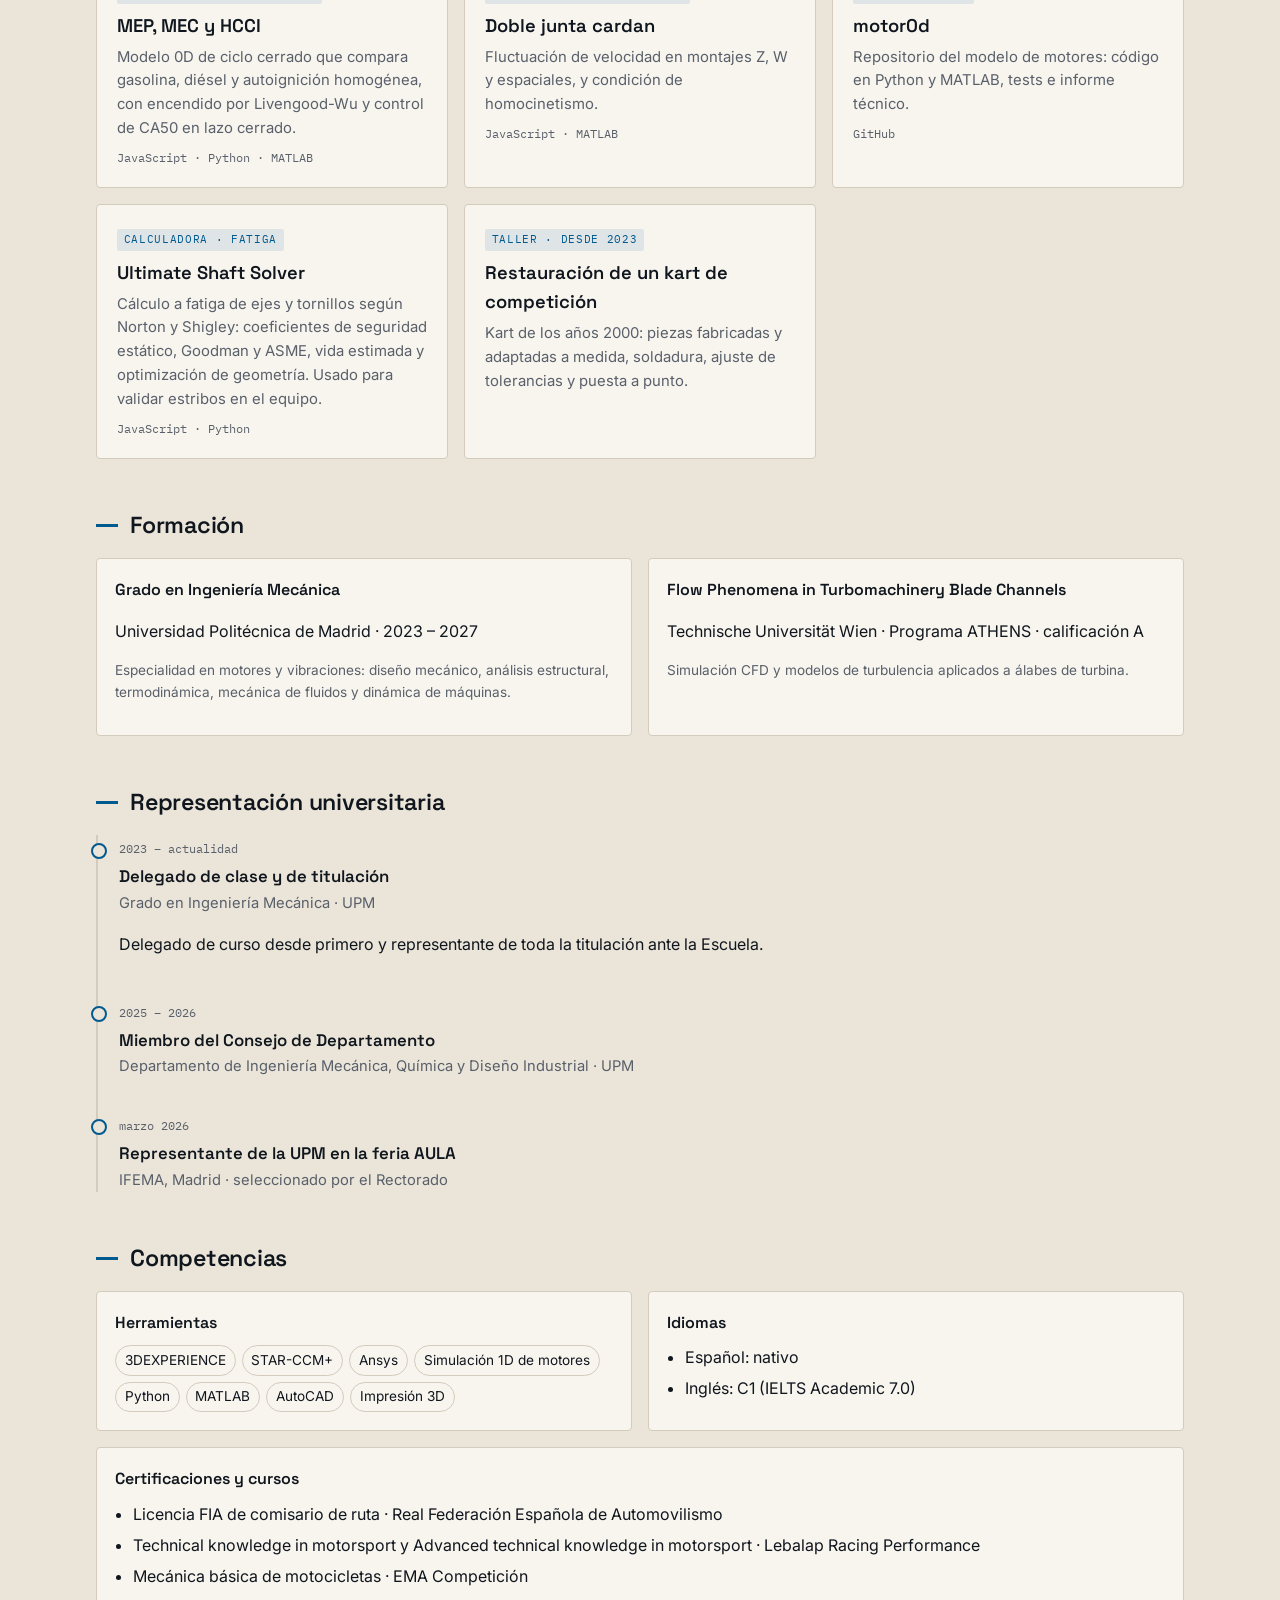
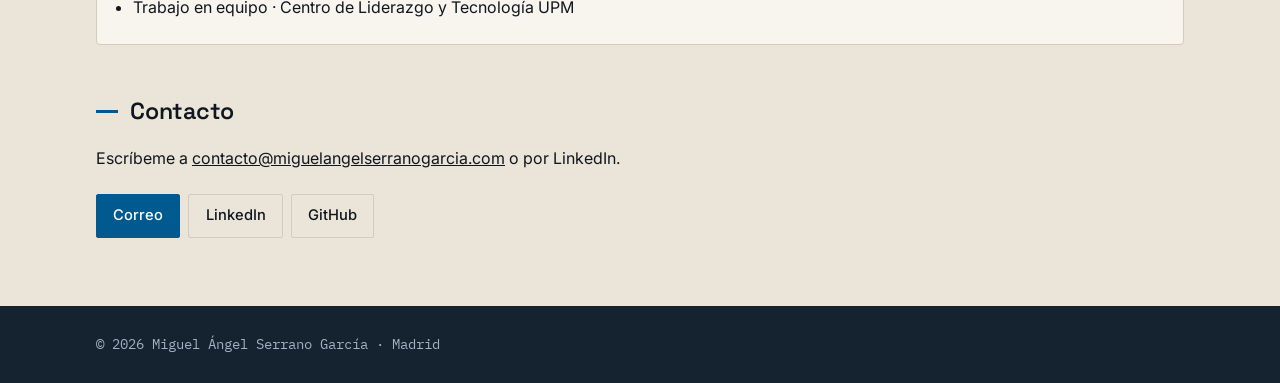
==== commit 914d3621: "Rediseño: beige y azul acero, tipografías Space Grotesk/Inter/IBM Plex Mono y botón de tema claro/os" ====
--- a/index.html
+++ b/index.html
@@ -11,6 +11,7 @@
   <meta property="og:url" content="https://miguelangelserranogarcia.com/">
   <meta property="og:type" content="profile">
   <link rel="stylesheet" href="assets/style.css">
+  <script src="assets/theme.js"></script>
   <script type="application/ld+json">
   {
     "@context": "https://schema.org",
@@ -26,15 +27,17 @@
   }
   </script>
   <style>
-    .hero { padding: 1.5em 0 .5em; }
-    .hero h1 { margin-top: .25em; }
-    .hero .lead { max-width: 680px; }
-    .status { display: inline-flex; align-items: center; gap: 8px; margin-top: 1.2em; font-size: .9rem; padding: .35em .8em; border: 1px solid var(--line); border-radius: 999px; background: var(--surface); }
-    .status::before { content: ""; width: 8px; height: 8px; border-radius: 50%; background: #1a8a4a; }
-    .links { display: flex; flex-wrap: wrap; gap: 8px; margin-top: 1.2em; }
-    .btn { display: inline-block; padding: .5em 1em; border: 1px solid var(--line); border-radius: 8px; text-decoration: none; font-size: .92rem; background: var(--surface); }
-    .btn:hover { border-color: var(--fg); }
-    .btn.primary { background: var(--fg); color: var(--bg); border-color: var(--fg); }
+    .hero-band { border-bottom: 3px solid var(--accent); }
+    .hero { padding: 2.2em 0 3.2em; }
+    .hero h1 { margin-top: .2em; font-size: clamp(2.3rem, 6.5vw, 4rem); max-width: 14ch; }
+    .hero .lead { max-width: 680px; font-size: 1.12rem; }
+    .status { display: inline-flex; align-items: center; gap: 8px; margin-top: 1.4em; font-size: .9rem; padding: .4em .9em; border: 1px solid var(--line); border-radius: 2px; background: var(--surface); }
+    .status::before { content: ""; width: 8px; height: 8px; border-radius: 50%; background: #3cc17a; box-shadow: 0 0 0 4px rgba(60,193,122,.18); }
+    .links { display: flex; flex-wrap: wrap; gap: 8px; margin-top: 1.4em; }
+    .btn { display: inline-block; padding: .6em 1.1em; border: 1px solid var(--line); border-radius: 2px; text-decoration: none; font-size: .92rem; font-weight: 500; background: transparent; }
+    .btn:hover { border-color: var(--accent); color: var(--accent); }
+    .btn.primary { background: var(--accent); color: var(--accent-fg); border-color: var(--accent); }
+    .btn.primary:hover { color: var(--accent-fg); filter: brightness(1.08); }
 
     section.block { margin-top: 3em; }
     section.block > h2 { margin-top: 0; }
@@ -52,7 +55,7 @@
     .tl ul { margin: .3em 0 0; padding-left: 1.1em; }
     .tl li li { margin: .2em 0; }
 
-    .panel { background: var(--surface); border: 1px solid var(--line); border-radius: 10px; padding: 18px; min-width: 0; }
+    .panel { background: var(--surface); border: 1px solid var(--line); border-radius: 4px; padding: 18px; min-width: 0; }
     .panel h3 { margin: 0 0 .6em; font-size: 1rem; }
     .panel ul { margin: 0; padding-left: 1.1em; }
     .panel li { margin: .35em 0; }
@@ -75,7 +78,8 @@
     </div>
   </header>
 
-  <main class="wrap">
+  <div class="steel blueprint hero-band">
+    <div class="wrap">
     <section class="hero">
       <p class="eyebrow">Ingeniería Mecánica · Universidad Politécnica de Madrid</p>
       <h1>Miguel Ángel Serrano García</h1>
@@ -88,6 +92,10 @@
         <a class="btn" href="#proyectos">Proyectos y simuladores</a>
       </div>
     </section>
+    </div>
+  </div>
+
+  <main class="wrap">
 
     <section class="block" id="experiencia">
       <h2>Experiencia</h2>
--- a/assets/style.css
+++ b/assets/style.css
@@ -1,48 +1,115 @@
+/* ==========================================================================
+   Miguel Ángel Serrano García · estilo común
+   Paleta: beige, negro, blanco y azul acero.
+   El tema lo fija assets/theme.js en <html data-theme="light|dark">.
+   ========================================================================== */
+@import url("https://fonts.googleapis.com/css2?family=Space+Grotesk:wght@500;600;700&family=Inter:wght@400;500;600&family=IBM+Plex+Mono:wght@400;500&display=swap");
+
 :root {
-  --bg: #f6f5f1;
-  --surface: #ffffff;
-  --fg: #16181c;
-  --muted: #5f646d;
-  --line: #dcdad3;
-  --accent: #c8102e;
-  --blue: #1f4fd1;
-  --mono: ui-monospace, "SFMono-Regular", Menlo, Consolas, monospace;
-  --sans: system-ui, -apple-system, "Segoe UI", Roboto, sans-serif;
+  --bg: #ebe5d9;          /* beige */
+  --surface: #f8f5ef;     /* blanco roto */
+  --fg: #10161d;          /* casi negro */
+  --muted: #59606a;
+  --line: #d3cbbb;
+  --accent: #00598f;      /* azul de marca */
+  --accent-fg: #ffffff;
+  --blue: #00598f;
+  --steel: #15222f;       /* bloques azul acero */
+  --steel-2: #1d2e3f;
+  --steel-fg: #ebe5d9;
+  --steel-muted: #a3b2c1;
+  --steel-line: #2c4054;
+  --steel-accent: #6db4e8;
+  --hot: #d9480f;         /* resaltado en gráficas */
+  --ok: #1a7f4b; --warn: #a85d00; --bad: #b42318;
+  --safe: #2e7d5b; --violet: #7a4fb5;
+  --mono: "IBM Plex Mono", ui-monospace, Menlo, Consolas, monospace;
+  --sans: "Inter", system-ui, -apple-system, "Segoe UI", Roboto, sans-serif;
+  --display: "Space Grotesk", "Inter", system-ui, sans-serif;
+  color-scheme: light;
+}
+:root[data-theme="dark"] {
+  --bg: #0d141b; --surface: #15202b; --fg: #ebe5d9; --muted: #9aa6b2; --line: #263443;
+  --accent: #4aa3e0; --accent-fg: #0d141b; --blue: #4aa3e0;
+  --steel: #101b26; --steel-2: #172636; --steel-fg: #ebe5d9; --steel-muted: #9aa6b2; --steel-line: #263443; --steel-accent: #6db4e8;
+  --hot: #ff8a4c; --ok: #3cc17a; --warn: #f0a540; --bad: #ff6b6b; --safe: #4fbf8a; --violet: #b48ae6;
+  color-scheme: dark;
 }
 @media (prefers-color-scheme: dark) {
-  :root {
-    --bg: #111317; --surface: #191c21; --fg: #e9eaec; --muted: #9aa0a9;
-    --line: #2b2f36; --accent: #ff4a5f; --blue: #6f97ff;
+  :root:not([data-theme="light"]) {
+    --bg: #0d141b; --surface: #15202b; --fg: #ebe5d9; --muted: #9aa6b2; --line: #263443;
+    --accent: #4aa3e0; --accent-fg: #0d141b; --blue: #4aa3e0;
+    --steel: #101b26; --steel-2: #172636; --steel-fg: #ebe5d9; --steel-muted: #9aa6b2; --steel-line: #263443; --steel-accent: #6db4e8;
+    --hot: #ff8a4c; --ok: #3cc17a; --warn: #f0a540; --bad: #ff6b6b; --safe: #4fbf8a; --violet: #b48ae6;
+    color-scheme: dark;
   }
 }
+
 * { box-sizing: border-box; }
 html, body { margin: 0; }
-body { background: var(--bg); color: var(--fg); font-family: var(--sans); line-height: 1.55; }
+body { background: var(--bg); color: var(--fg); font-family: var(--sans); line-height: 1.6; -webkit-font-smoothing: antialiased; }
 a { color: inherit; }
-.wrap { max-width: 1080px; margin: 0 auto; padding: 0 16px; }
+a:hover { color: var(--accent); }
+.wrap { max-width: 1120px; margin: 0 auto; padding: 0 16px; }
+::selection { background: var(--accent); color: var(--accent-fg); }
+
+/* Bloque azul acero: reasigna los colores a todo lo que contiene */
+.steel {
+  --fg: var(--steel-fg); --muted: var(--steel-muted); --line: var(--steel-line);
+  --surface: var(--steel-2); --accent: var(--steel-accent); --accent-fg: #0d141b;
+  background: var(--steel); color: var(--fg);
+}
 
 /* Cabecera */
-header.site { border-bottom: 1px solid var(--line); }
-header.site .wrap { display: flex; align-items: center; justify-content: space-between; gap: 16px; padding-top: 14px; padding-bottom: 14px; flex-wrap: wrap; }
-header.site .brand { font-weight: 700; text-decoration: none; letter-spacing: -.01em; }
-header.site nav { display: flex; gap: 18px; flex-wrap: wrap; }
-header.site nav a { text-decoration: none; color: var(--muted); font-size: .95rem; }
-header.site nav a:hover, header.site nav a[aria-current="page"] { color: var(--fg); }
+header.site { background: var(--steel); color: var(--steel-fg); border-bottom: 3px solid var(--accent); position: sticky; top: 0; z-index: 10; }
+:root[data-theme="dark"] header.site { border-bottom-color: var(--steel-line); }
+header.site .wrap { display: flex; align-items: center; justify-content: space-between; gap: 16px; padding-top: 12px; padding-bottom: 12px; flex-wrap: wrap; }
+header.site .brand { font-family: var(--display); font-weight: 700; text-decoration: none; letter-spacing: -.01em; display: inline-flex; align-items: center; gap: 10px; }
+header.site .brand::before { content: ""; width: 12px; height: 12px; background: var(--steel-accent); transform: rotate(45deg); }
+header.site nav { display: flex; gap: 20px; flex-wrap: wrap; align-items: center; }
+header.site nav a { text-decoration: none; color: var(--steel-muted); font-size: .93rem; font-weight: 500; padding: 2px 0; border-bottom: 2px solid transparent; }
+header.site nav a:hover, header.site nav a[aria-current="page"] { color: var(--steel-fg); border-bottom-color: var(--steel-accent); }
+.theme-btn { font: inherit; font-size: .9rem; line-height: 1; width: 32px; height: 32px; border-radius: 50%; border: 1px solid var(--steel-line); background: transparent; color: var(--steel-fg); cursor: pointer; display: inline-grid; place-items: center; padding: 0; }
+.theme-btn:hover { border-color: var(--steel-accent); color: var(--steel-accent); }
 
 /* Tipografía */
-h1 { font-size: clamp(1.8rem, 4.5vw, 2.6rem); letter-spacing: -.02em; line-height: 1.15; margin: 1.2em 0 .3em; }
-h2 { font-size: 1.3rem; margin: 1.8em 0 .5em; }
-.lead { color: var(--muted); font-size: 1.05rem; max-width: 640px; margin: 0; }
-.eyebrow { font-family: var(--mono); font-size: .78rem; text-transform: uppercase; letter-spacing: .08em; color: var(--accent); margin-top: 2em; }
-.breadcrumb { font-size: .85rem; color: var(--muted); margin-top: 1.6em; }
+h1, h2, h3 { font-family: var(--display); }
+h1 { font-size: clamp(2rem, 5vw, 3.1rem); letter-spacing: -.025em; line-height: 1.08; margin: 1em 0 .35em; font-weight: 700; }
+h2 { font-size: 1.45rem; letter-spacing: -.01em; margin: 1.8em 0 .6em; font-weight: 600; display: flex; align-items: center; gap: 12px; }
+h2::before { content: ""; width: 22px; height: 3px; background: var(--accent); flex: none; }
+h3 { font-weight: 600; }
+.lead { color: var(--muted); font-size: 1.08rem; max-width: 660px; margin: 0; }
+.eyebrow { font-family: var(--mono); font-size: .76rem; text-transform: uppercase; letter-spacing: .12em; color: var(--accent); margin-top: 2em; font-weight: 500; }
+.breadcrumb { font-family: var(--mono); font-size: .8rem; color: var(--muted); margin-top: 1.8em; }
 .breadcrumb a { color: var(--muted); }
+.breadcrumb a:hover { color: var(--accent); }
+
+/* Cabecera de página en bloque acero (secciones) */
+.page-head { padding: 8px 0 34px; margin-bottom: 8px; }
+.page-head h1 { margin-top: .5em; }
+.page-head .lead { color: var(--muted); }
+
+/* Patrón de plano para bloques acero */
+.blueprint {
+  background-image:
+    linear-gradient(color-mix(in srgb, var(--steel-line) 55%, transparent) 1px, transparent 1px),
+    linear-gradient(90deg, color-mix(in srgb, var(--steel-line) 55%, transparent) 1px, transparent 1px);
+  background-size: 32px 32px; background-position: -1px -1px;
+}
 
 /* Tarjetas */
-.grid { display: grid; grid-template-columns: repeat(auto-fill, minmax(260px, 1fr)); gap: 16px; margin: 1.5em 0 3em; }
-.card { display: block; background: var(--surface); border: 1px solid var(--line); border-radius: 10px; padding: 18px; text-decoration: none; transition: border-color .15s; }
-.card:hover { border-color: var(--fg); }
-.card h3 { margin: .2em 0 .3em; font-size: 1.1rem; }
+.grid { display: grid; grid-template-columns: repeat(auto-fill, minmax(270px, 1fr)); gap: 16px; margin: 1.5em 0 3em; }
+.card { position: relative; display: block; background: var(--surface); border: 1px solid var(--line); border-radius: 4px; padding: 20px; text-decoration: none; transition: border-color .15s, transform .15s, box-shadow .15s; overflow: hidden; }
+.card::before { content: ""; position: absolute; left: 0; top: 0; height: 3px; width: 100%; background: var(--accent); transform: scaleX(0); transform-origin: left; transition: transform .2s; }
+a.card:hover { border-color: var(--accent); transform: translateY(-2px); box-shadow: 0 8px 22px rgba(16, 22, 29, .08); color: inherit; }
+a.card:hover::before { transform: scaleX(1); }
+.card h3 { margin: .35em 0 .3em; font-size: 1.15rem; }
 .card p { margin: 0; color: var(--muted); font-size: .93rem; }
-.tag { display: inline-block; font-family: var(--mono); font-size: .72rem; padding: .15em .55em; border: 1px solid var(--line); border-radius: 999px; color: var(--muted); }
+.tag { display: inline-block; font-family: var(--mono); font-size: .7rem; text-transform: uppercase; letter-spacing: .06em; padding: .2em .6em; border-radius: 2px; color: var(--accent); background: color-mix(in srgb, var(--accent) 10%, transparent); }
 
-footer.site { border-top: 1px solid var(--line); margin-top: 4em; padding: 24px 0; color: var(--muted); font-size: .85rem; }
+footer.site { background: var(--steel); color: var(--steel-muted); margin-top: 5em; padding: 28px 0; font-size: .85rem; font-family: var(--mono); }
+footer.site a { color: var(--steel-fg); }
+.steel .btn.primary, .steel button.primary { background: #0070b8; border-color: #0070b8; color: #fff; }
+
+:focus-visible { outline: 2px solid var(--accent); outline-offset: 2px; }
+@media (prefers-reduced-motion: reduce) { * { transition: none !important; } }
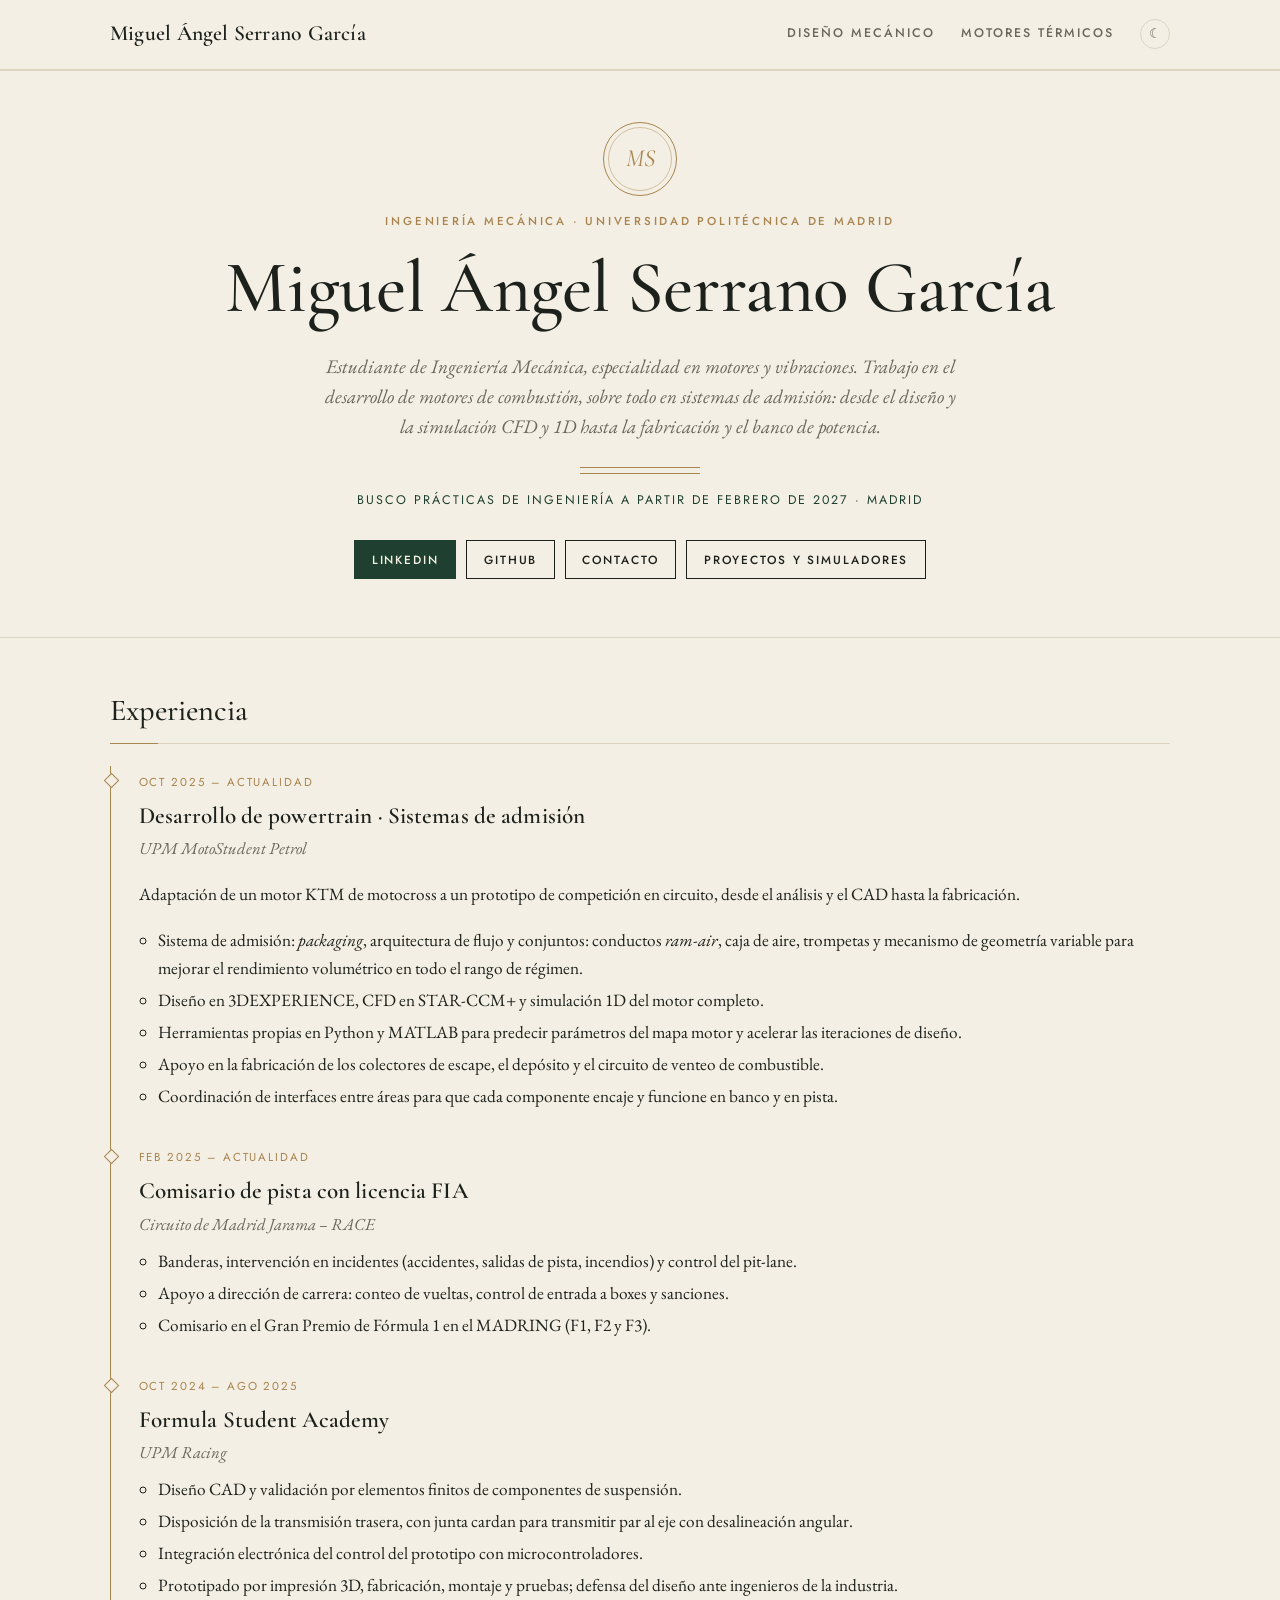
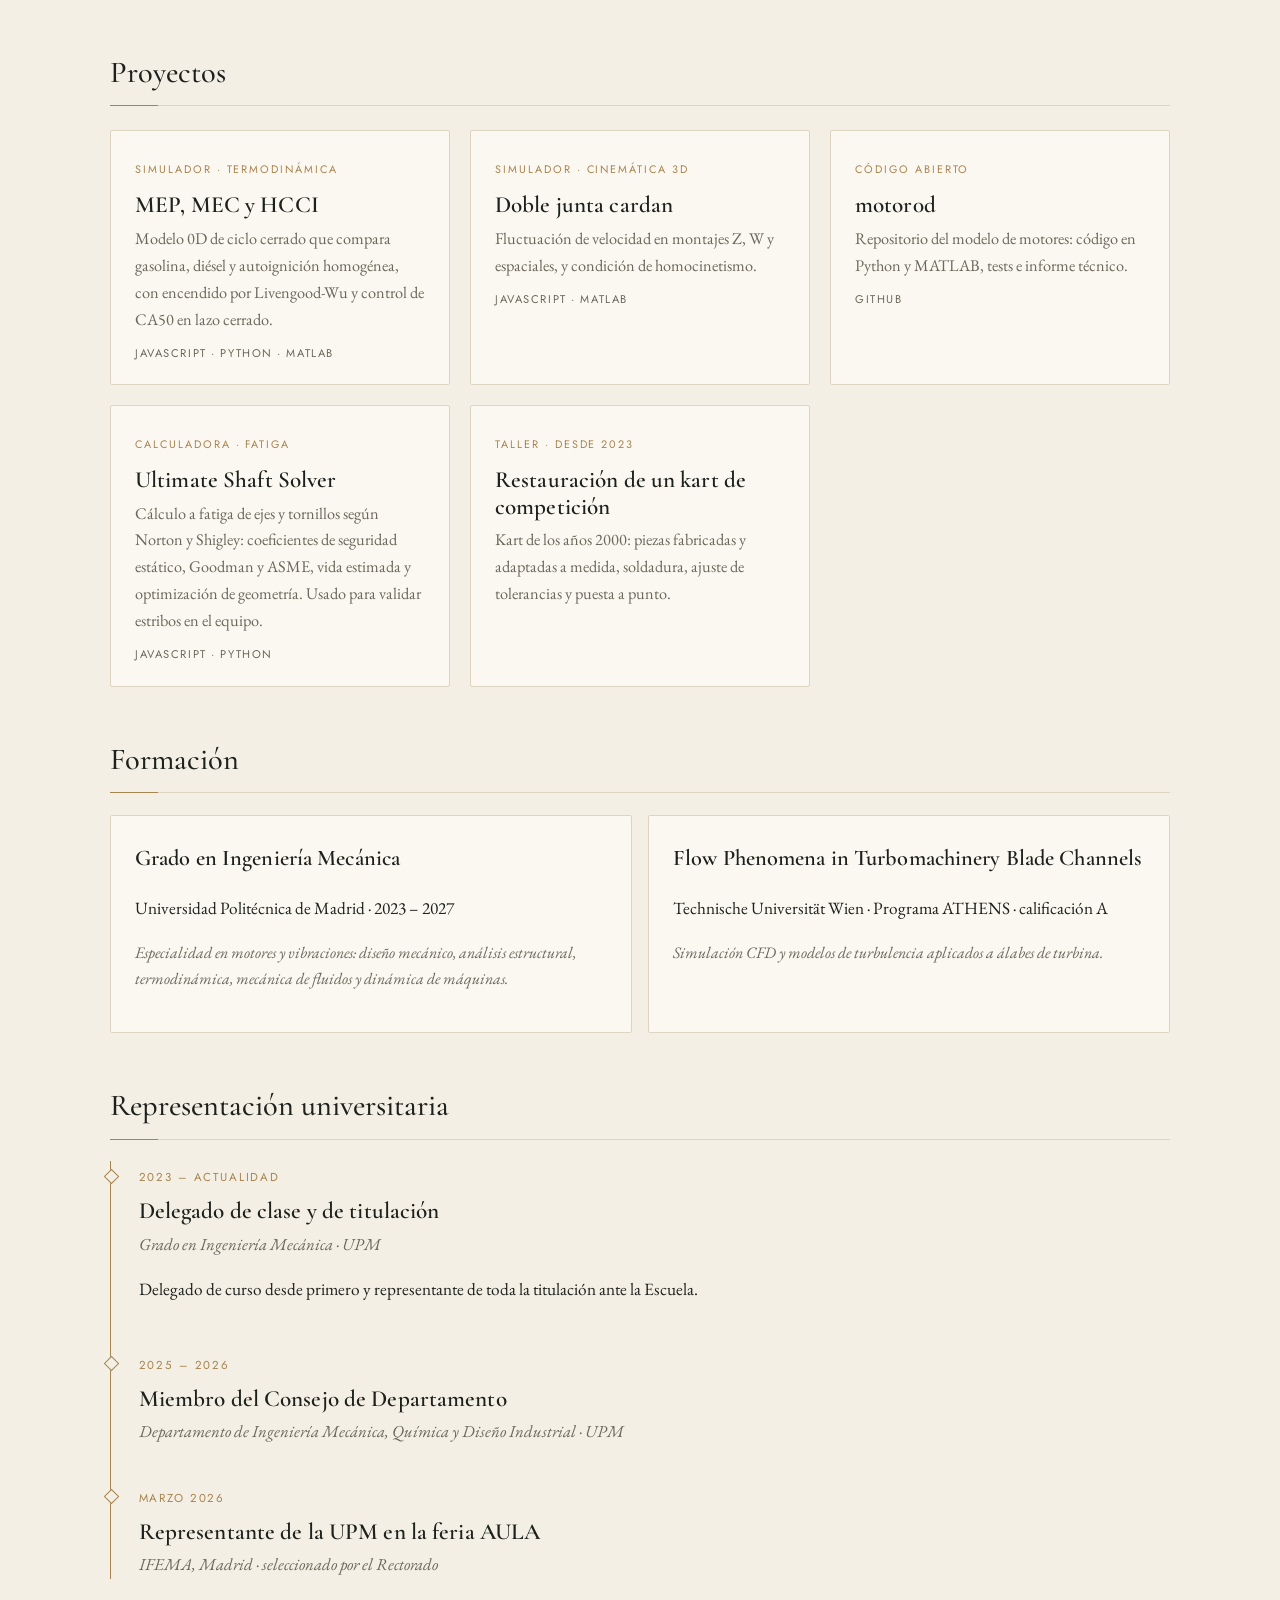
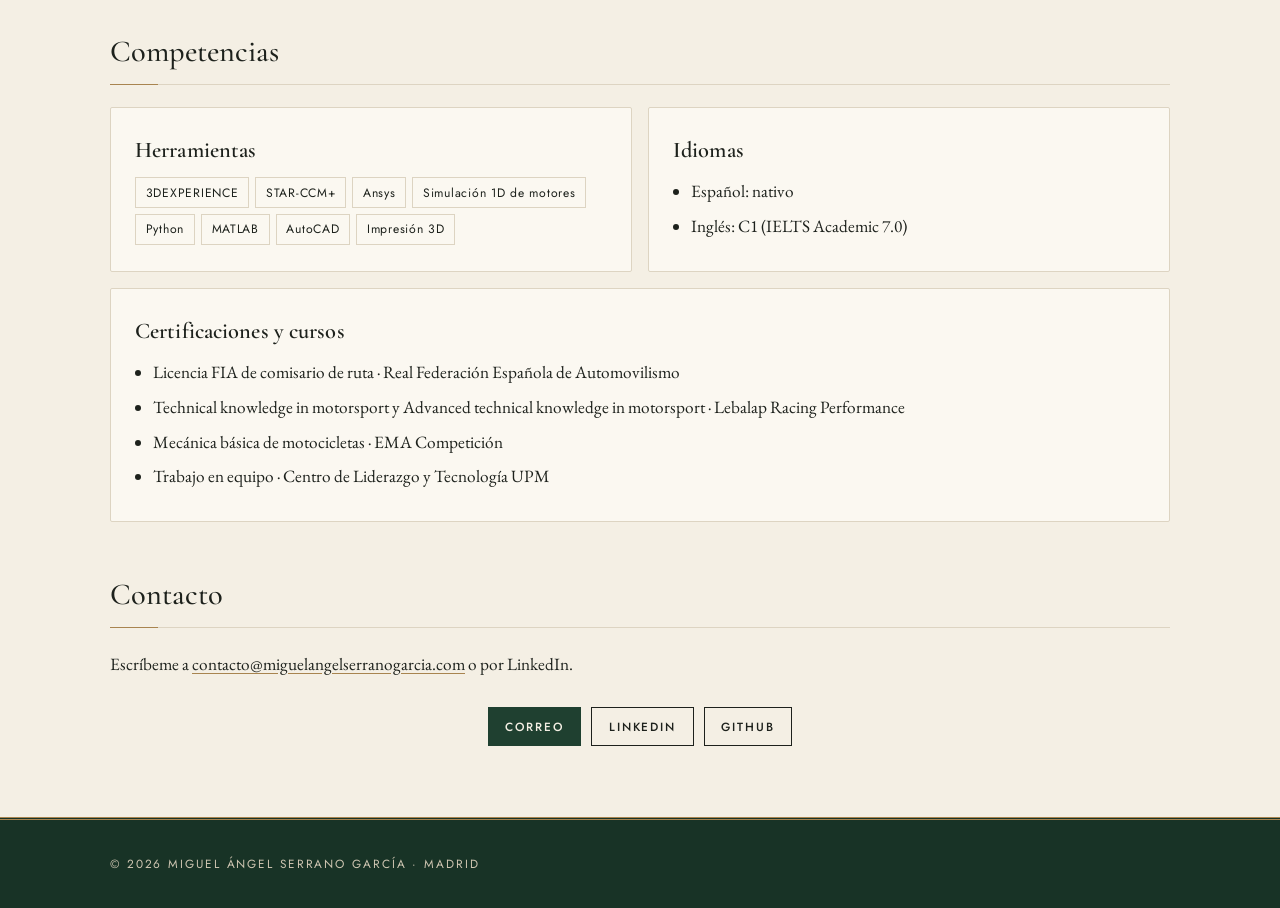
==== commit 95fb324b: "Rediseño clásico: crema, verde inglés y oro viejo; Cormorant/EB Garamond/Jost Co-Authored-By: Claude" ====
--- a/index.html
+++ b/index.html
@@ -27,17 +27,20 @@
   }
   </script>
   <style>
-    .hero-band { border-bottom: 3px solid var(--accent); }
-    .hero { padding: 2.2em 0 3.2em; }
-    .hero h1 { margin-top: .2em; font-size: clamp(2.3rem, 6.5vw, 4rem); max-width: 14ch; }
-    .hero .lead { max-width: 680px; font-size: 1.12rem; }
-    .status { display: inline-flex; align-items: center; gap: 8px; margin-top: 1.4em; font-size: .9rem; padding: .4em .9em; border: 1px solid var(--line); border-radius: 2px; background: var(--surface); }
-    .status::before { content: ""; width: 8px; height: 8px; border-radius: 50%; background: #3cc17a; box-shadow: 0 0 0 4px rgba(60,193,122,.18); }
-    .links { display: flex; flex-wrap: wrap; gap: 8px; margin-top: 1.4em; }
-    .btn { display: inline-block; padding: .6em 1.1em; border: 1px solid var(--line); border-radius: 2px; text-decoration: none; font-size: .92rem; font-weight: 500; background: transparent; }
-    .btn:hover { border-color: var(--accent); color: var(--accent); }
+    .hero-band { border-bottom: 1px solid var(--line); }
+    .hero { padding: 3.2em 0 3.6em; text-align: center; }
+    .hero .eyebrow { margin-top: 1.4em; }
+    .monogram { display: inline-grid; place-items: center; width: 74px; height: 74px; border: 1px solid var(--gold); border-radius: 50%; font-family: var(--display); font-size: 1.55rem; font-style: italic; color: var(--gold); position: relative; }
+    .monogram::after { content: ""; position: absolute; inset: 4px; border: 1px solid color-mix(in srgb, var(--gold) 45%, transparent); border-radius: 50%; }
+    .hero h1 { margin: .25em auto .35em; font-size: clamp(2.6rem, 7vw, 4.6rem); }
+    .hero .lead { margin: 0 auto; max-width: 640px; }
+    .rule { width: 120px; height: 7px; margin: 1.6em auto 0; border-top: 1px solid var(--gold); border-bottom: 1px solid var(--gold); }
+    .status { margin: 1.3em 0 0; font-family: var(--sans); font-size: .78rem; text-transform: uppercase; letter-spacing: .16em; color: var(--accent); }
+    .links { display: flex; flex-wrap: wrap; justify-content: center; gap: 10px; margin-top: 1.8em; }
+    .btn { display: inline-block; padding: .75em 1.4em; border: 1px solid var(--fg); border-radius: 0; text-decoration: none; font-family: var(--sans); font-size: .74rem; font-weight: 500; text-transform: uppercase; letter-spacing: .16em; background: transparent; transition: background .2s, color .2s; }
+    .btn:hover { background: var(--fg); color: var(--bg); }
     .btn.primary { background: var(--accent); color: var(--accent-fg); border-color: var(--accent); }
-    .btn.primary:hover { color: var(--accent-fg); filter: brightness(1.08); }
+    .btn.primary:hover { background: var(--fg); border-color: var(--fg); color: var(--bg); }
 
     section.block { margin-top: 3em; }
     section.block > h2 { margin-top: 0; }
@@ -45,26 +48,27 @@
     @media (max-width: 760px) { .two { grid-template-columns: 1fr; } }
 
     /* Línea de tiempo */
-    .tl { list-style: none; margin: 0; padding: 0; border-left: 2px solid var(--line); }
+    .tl { list-style: none; margin: 0; padding: 0; border-left: 1px solid var(--gold); }
     .tl > li { position: relative; padding: 0 0 1.6em 1.3em; }
-    .tl > li::before { content: ""; position: absolute; left: -7px; top: .45em; width: 12px; height: 12px; border-radius: 50%; background: var(--bg); border: 2px solid var(--accent); }
+    .tl > li { padding-left: 1.6em !important; }
+    .tl > li::before { content: ""; position: absolute; left: -5px; top: .55em; width: 9px; height: 9px; transform: rotate(45deg); background: var(--bg); border: 1px solid var(--gold); }
     .tl > li:last-child { padding-bottom: 0; }
-    .tl .when { font-family: var(--mono); font-size: .78rem; color: var(--muted); }
-    .tl h3 { margin: .15em 0 .1em; font-size: 1.05rem; }
-    .tl .org { color: var(--muted); font-size: .92rem; margin: 0 0 .5em; }
+    .tl .when { font-family: var(--sans); font-size: .72rem; text-transform: uppercase; letter-spacing: .16em; color: var(--gold); }
+    .tl h3 { margin: .1em 0 0; font-size: 1.45rem; font-weight: 600; }
+    .tl .org { color: var(--muted); font-style: italic; font-size: 1.05rem; margin: 0 0 .5em; }
     .tl ul { margin: .3em 0 0; padding-left: 1.1em; }
     .tl li li { margin: .2em 0; }
 
-    .panel { background: var(--surface); border: 1px solid var(--line); border-radius: 4px; padding: 18px; min-width: 0; }
-    .panel h3 { margin: 0 0 .6em; font-size: 1rem; }
+    .panel { background: var(--surface); border: 1px solid var(--line); border-radius: 2px; padding: 24px; min-width: 0; }
+    .panel h3 { margin: 0 0 .4em; font-size: 1.4rem; }
     .panel ul { margin: 0; padding-left: 1.1em; }
     .panel li { margin: .35em 0; }
-    .panel .note { color: var(--muted); font-size: .85rem; }
+    .panel .note { color: var(--muted); font-size: 1rem; font-style: italic; }
 
     .chips { display: flex; flex-wrap: wrap; gap: 6px; }
-    .chips span { font-size: .85rem; padding: .25em .65em; border: 1px solid var(--line); border-radius: 999px; background: var(--surface); }
-
-    .card .meta { font-family: var(--mono); font-size: .75rem; color: var(--muted); margin-top: .6em; }
+    .chips span { font-family: var(--sans); font-size: .76rem; letter-spacing: .06em; padding: .35em .8em; border: 1px solid var(--line); border-radius: 0; background: var(--surface); }
+
+    .card .meta { font-family: var(--sans); font-size: .7rem; text-transform: uppercase; letter-spacing: .14em; color: var(--muted); margin-top: .9em; }
   </style>
 </head>
 <body>
@@ -78,12 +82,14 @@
     </div>
   </header>
 
-  <div class="steel blueprint hero-band">
+  <div class="hero-band">
     <div class="wrap">
     <section class="hero">
+      <span class="monogram" aria-hidden="true">MS</span>
       <p class="eyebrow">Ingeniería Mecánica · Universidad Politécnica de Madrid</p>
       <h1>Miguel Ángel Serrano García</h1>
       <p class="lead">Estudiante de Ingeniería Mecánica, especialidad en motores y vibraciones. Trabajo en el desarrollo de motores de combustión, sobre todo en sistemas de admisión: desde el diseño y la simulación CFD y 1D hasta la fabricación y el banco de potencia.</p>
+      <div class="rule" aria-hidden="true"></div>
       <p class="status">Busco prácticas de ingeniería a partir de febrero de 2027 · Madrid</p>
       <div class="links">
         <a class="btn primary" href="https://www.linkedin.com/in/miguelangelserranogarcia" rel="me">LinkedIn</a>
--- a/assets/style.css
+++ b/assets/style.css
@@ -1,115 +1,94 @@
 /* ==========================================================================
    Miguel Ángel Serrano García · estilo común
-   Paleta: beige, negro, blanco y azul acero.
+   Clásico y limpio: crema, verde inglés, tinta y filetes en oro viejo.
    El tema lo fija assets/theme.js en <html data-theme="light|dark">.
    ========================================================================== */
-@import url("https://fonts.googleapis.com/css2?family=Space+Grotesk:wght@500;600;700&family=Inter:wght@400;500;600&family=IBM+Plex+Mono:wght@400;500&display=swap");
+@import url("https://fonts.googleapis.com/css2?family=Cormorant+Garamond:ital,wght@0,500;0,600;1,500&family=EB+Garamond:ital,wght@0,400;0,500;1,400&family=Jost:wght@400;500&family=IBM+Plex+Mono:wght@400;500&display=swap");
 
 :root {
-  --bg: #ebe5d9;          /* beige */
-  --surface: #f8f5ef;     /* blanco roto */
-  --fg: #10161d;          /* casi negro */
-  --muted: #59606a;
-  --line: #d3cbbb;
-  --accent: #00598f;      /* azul de marca */
-  --accent-fg: #ffffff;
-  --blue: #00598f;
-  --steel: #15222f;       /* bloques azul acero */
-  --steel-2: #1d2e3f;
-  --steel-fg: #ebe5d9;
-  --steel-muted: #a3b2c1;
-  --steel-line: #2c4054;
-  --steel-accent: #6db4e8;
-  --hot: #d9480f;         /* resaltado en gráficas */
-  --ok: #1a7f4b; --warn: #a85d00; --bad: #b42318;
-  --safe: #2e7d5b; --violet: #7a4fb5;
+  --bg: #f4efe4;          /* crema */
+  --surface: #fbf8f1;     /* marfil */
+  --fg: #1d211c;          /* tinta */
+  --muted: #6b675b;
+  --line: #ddd4c2;
+  --gold: #a8844f;        /* oro viejo: filetes y ornamentos */
+  --accent: #1f4030;      /* verde inglés */
+  --accent-fg: #f4efe4;
+  --green-deep: #183326;
+  --blue: #2b4a6f;        /* azul marino, para gráficas */
+  --hot: #8c2f2b;         /* burdeos: resaltado en gráficas */
+  --ok: #2f6b45; --warn: #9a6512; --bad: #9e2b25;
+  --safe: #2f6b45; --violet: #6d5a8a;
+  --serif: "EB Garamond", Garamond, "Times New Roman", serif;
+  --display: "Cormorant Garamond", "EB Garamond", Garamond, serif;
+  --sans: "Jost", "Futura", "Century Gothic", system-ui, sans-serif;
   --mono: "IBM Plex Mono", ui-monospace, Menlo, Consolas, monospace;
-  --sans: "Inter", system-ui, -apple-system, "Segoe UI", Roboto, sans-serif;
-  --display: "Space Grotesk", "Inter", system-ui, sans-serif;
   color-scheme: light;
 }
 :root[data-theme="dark"] {
-  --bg: #0d141b; --surface: #15202b; --fg: #ebe5d9; --muted: #9aa6b2; --line: #263443;
-  --accent: #4aa3e0; --accent-fg: #0d141b; --blue: #4aa3e0;
-  --steel: #101b26; --steel-2: #172636; --steel-fg: #ebe5d9; --steel-muted: #9aa6b2; --steel-line: #263443; --steel-accent: #6db4e8;
-  --hot: #ff8a4c; --ok: #3cc17a; --warn: #f0a540; --bad: #ff6b6b; --safe: #4fbf8a; --violet: #b48ae6;
+  --bg: #111813; --surface: #172019; --fg: #ece4d2; --muted: #a39d8c; --line: #2b362d;
+  --gold: #c9a96e; --accent: #c9a96e; --accent-fg: #111813; --green-deep: #0c130e;
+  --blue: #8fb0d6; --hot: #e0846f; --ok: #6fbf8a; --warn: #e2b05a; --bad: #e57d72; --safe: #6fbf8a; --violet: #b7a3d6;
   color-scheme: dark;
 }
 @media (prefers-color-scheme: dark) {
   :root:not([data-theme="light"]) {
-    --bg: #0d141b; --surface: #15202b; --fg: #ebe5d9; --muted: #9aa6b2; --line: #263443;
-    --accent: #4aa3e0; --accent-fg: #0d141b; --blue: #4aa3e0;
-    --steel: #101b26; --steel-2: #172636; --steel-fg: #ebe5d9; --steel-muted: #9aa6b2; --steel-line: #263443; --steel-accent: #6db4e8;
-    --hot: #ff8a4c; --ok: #3cc17a; --warn: #f0a540; --bad: #ff6b6b; --safe: #4fbf8a; --violet: #b48ae6;
+    --bg: #111813; --surface: #172019; --fg: #ece4d2; --muted: #a39d8c; --line: #2b362d;
+    --gold: #c9a96e; --accent: #c9a96e; --accent-fg: #111813; --green-deep: #0c130e;
+    --blue: #8fb0d6; --hot: #e0846f; --ok: #6fbf8a; --warn: #e2b05a; --bad: #e57d72; --safe: #6fbf8a; --violet: #b7a3d6;
     color-scheme: dark;
   }
 }
 
 * { box-sizing: border-box; }
 html, body { margin: 0; }
-body { background: var(--bg); color: var(--fg); font-family: var(--sans); line-height: 1.6; -webkit-font-smoothing: antialiased; }
-a { color: inherit; }
+body { background: var(--bg); color: var(--fg); font-family: var(--sans); font-size: 16px; line-height: 1.65; -webkit-font-smoothing: antialiased; }
+a { color: inherit; text-decoration-color: var(--gold); text-underline-offset: 3px; }
 a:hover { color: var(--accent); }
-.wrap { max-width: 1120px; margin: 0 auto; padding: 0 16px; }
+.wrap { max-width: 1100px; margin: 0 auto; padding: 0 20px; }
 ::selection { background: var(--accent); color: var(--accent-fg); }
 
-/* Bloque azul acero: reasigna los colores a todo lo que contiene */
-.steel {
-  --fg: var(--steel-fg); --muted: var(--steel-muted); --line: var(--steel-line);
-  --surface: var(--steel-2); --accent: var(--steel-accent); --accent-fg: #0d141b;
-  background: var(--steel); color: var(--fg);
-}
-
 /* Cabecera */
-header.site { background: var(--steel); color: var(--steel-fg); border-bottom: 3px solid var(--accent); position: sticky; top: 0; z-index: 10; }
-:root[data-theme="dark"] header.site { border-bottom-color: var(--steel-line); }
-header.site .wrap { display: flex; align-items: center; justify-content: space-between; gap: 16px; padding-top: 12px; padding-bottom: 12px; flex-wrap: wrap; }
-header.site .brand { font-family: var(--display); font-weight: 700; text-decoration: none; letter-spacing: -.01em; display: inline-flex; align-items: center; gap: 10px; }
-header.site .brand::before { content: ""; width: 12px; height: 12px; background: var(--steel-accent); transform: rotate(45deg); }
-header.site nav { display: flex; gap: 20px; flex-wrap: wrap; align-items: center; }
-header.site nav a { text-decoration: none; color: var(--steel-muted); font-size: .93rem; font-weight: 500; padding: 2px 0; border-bottom: 2px solid transparent; }
-header.site nav a:hover, header.site nav a[aria-current="page"] { color: var(--steel-fg); border-bottom-color: var(--steel-accent); }
-.theme-btn { font: inherit; font-size: .9rem; line-height: 1; width: 32px; height: 32px; border-radius: 50%; border: 1px solid var(--steel-line); background: transparent; color: var(--steel-fg); cursor: pointer; display: inline-grid; place-items: center; padding: 0; }
-.theme-btn:hover { border-color: var(--steel-accent); color: var(--steel-accent); }
+header.site { background: var(--bg); border-bottom: 1px solid var(--line); position: sticky; top: 0; z-index: 10; }
+header.site::after { content: ""; display: block; height: 3px; border-bottom: 1px solid var(--line); }
+header.site .wrap { display: flex; align-items: center; justify-content: space-between; gap: 16px; padding-top: 16px; padding-bottom: 14px; flex-wrap: wrap; }
+header.site .brand { font-family: var(--display); font-size: 1.35rem; font-weight: 600; text-decoration: none; letter-spacing: .01em; }
+header.site nav { display: flex; gap: 26px; flex-wrap: wrap; align-items: center; }
+header.site nav a { text-decoration: none; color: var(--muted); font-size: .78rem; font-weight: 500; text-transform: uppercase; letter-spacing: .16em; padding: 2px 0; border-bottom: 1px solid transparent; }
+header.site nav a:hover, header.site nav a[aria-current="page"] { color: var(--fg); border-bottom-color: var(--gold); }
+.theme-btn { font: inherit; font-size: .85rem; line-height: 1; width: 30px; height: 30px; border-radius: 50%; border: 1px solid var(--line); background: transparent; color: var(--muted); cursor: pointer; display: inline-grid; place-items: center; padding: 0; }
+.theme-btn:hover { border-color: var(--gold); color: var(--fg); }
 
 /* Tipografía */
-h1, h2, h3 { font-family: var(--display); }
-h1 { font-size: clamp(2rem, 5vw, 3.1rem); letter-spacing: -.025em; line-height: 1.08; margin: 1em 0 .35em; font-weight: 700; }
-h2 { font-size: 1.45rem; letter-spacing: -.01em; margin: 1.8em 0 .6em; font-weight: 600; display: flex; align-items: center; gap: 12px; }
-h2::before { content: ""; width: 22px; height: 3px; background: var(--accent); flex: none; }
-h3 { font-weight: 600; }
-.lead { color: var(--muted); font-size: 1.08rem; max-width: 660px; margin: 0; }
-.eyebrow { font-family: var(--mono); font-size: .76rem; text-transform: uppercase; letter-spacing: .12em; color: var(--accent); margin-top: 2em; font-weight: 500; }
-.breadcrumb { font-family: var(--mono); font-size: .8rem; color: var(--muted); margin-top: 1.8em; }
-.breadcrumb a { color: var(--muted); }
-.breadcrumb a:hover { color: var(--accent); }
+h1, h2, h3 { font-family: var(--display); font-weight: 600; color: var(--fg); }
+h1 { font-size: clamp(2.4rem, 6vw, 3.6rem); letter-spacing: -.005em; line-height: 1.05; margin: .9em 0 .3em; font-weight: 500; }
+h2 { font-size: 1.9rem; font-weight: 500; margin: 2em 0 .7em; padding-bottom: .25em; border-bottom: 1px solid var(--line); position: relative; }
+h2::after { content: ""; position: absolute; left: 0; bottom: -1px; width: 48px; height: 1px; background: var(--gold); }
+h3 { font-size: 1.3rem; letter-spacing: .005em; }
+p, li { font-family: var(--serif); font-size: 1.08rem; }
+.lead { color: var(--muted); font-family: var(--serif); font-size: 1.2rem; font-style: italic; max-width: 660px; margin: 0; line-height: 1.55; }
+.eyebrow { font-family: var(--sans); font-size: .72rem; text-transform: uppercase; letter-spacing: .24em; color: var(--gold); margin-top: 2.2em; font-weight: 500; }
+.breadcrumb { font-family: var(--sans); font-size: .74rem; text-transform: uppercase; letter-spacing: .14em; color: var(--muted); margin-top: 2.2em; }
+.breadcrumb a { color: var(--muted); text-decoration: none; border-bottom: 1px solid var(--gold); }
+.breadcrumb a:hover { color: var(--fg); }
 
-/* Cabecera de página en bloque acero (secciones) */
-.page-head { padding: 8px 0 34px; margin-bottom: 8px; }
-.page-head h1 { margin-top: .5em; }
-.page-head .lead { color: var(--muted); }
-
-/* Patrón de plano para bloques acero */
-.blueprint {
-  background-image:
-    linear-gradient(color-mix(in srgb, var(--steel-line) 55%, transparent) 1px, transparent 1px),
-    linear-gradient(90deg, color-mix(in srgb, var(--steel-line) 55%, transparent) 1px, transparent 1px);
-  background-size: 32px 32px; background-position: -1px -1px;
-}
+/* Cabecera de página */
+.page-head { padding: 4px 0 28px; margin-bottom: 18px; border-bottom: 1px solid var(--line); }
+.page-head h1 { margin-top: .45em; }
 
 /* Tarjetas */
-.grid { display: grid; grid-template-columns: repeat(auto-fill, minmax(270px, 1fr)); gap: 16px; margin: 1.5em 0 3em; }
-.card { position: relative; display: block; background: var(--surface); border: 1px solid var(--line); border-radius: 4px; padding: 20px; text-decoration: none; transition: border-color .15s, transform .15s, box-shadow .15s; overflow: hidden; }
-.card::before { content: ""; position: absolute; left: 0; top: 0; height: 3px; width: 100%; background: var(--accent); transform: scaleX(0); transform-origin: left; transition: transform .2s; }
-a.card:hover { border-color: var(--accent); transform: translateY(-2px); box-shadow: 0 8px 22px rgba(16, 22, 29, .08); color: inherit; }
+.grid { display: grid; grid-template-columns: repeat(auto-fill, minmax(280px, 1fr)); gap: 20px; margin: 1.5em 0 3em; }
+.card { position: relative; display: block; background: var(--surface); border: 1px solid var(--line); border-radius: 2px; padding: 24px 24px 22px; text-decoration: none; transition: border-color .2s, box-shadow .2s; }
+.card::before { content: ""; position: absolute; left: 24px; right: 24px; top: -1px; height: 2px; background: var(--gold); transform: scaleX(0); transition: transform .25s; }
+a.card:hover { border-color: color-mix(in srgb, var(--gold) 55%, var(--line)); box-shadow: 0 10px 30px rgba(29, 33, 28, .07); color: inherit; }
 a.card:hover::before { transform: scaleX(1); }
-.card h3 { margin: .35em 0 .3em; font-size: 1.15rem; }
-.card p { margin: 0; color: var(--muted); font-size: .93rem; }
-.tag { display: inline-block; font-family: var(--mono); font-size: .7rem; text-transform: uppercase; letter-spacing: .06em; padding: .2em .6em; border-radius: 2px; color: var(--accent); background: color-mix(in srgb, var(--accent) 10%, transparent); }
+.card h3 { margin: .45em 0 .3em; font-size: 1.45rem; font-weight: 600; line-height: 1.15; }
+.card p { margin: 0; color: var(--muted); font-size: 1.02rem; }
+.tag { display: inline-block; font-family: var(--sans); font-size: .68rem; text-transform: uppercase; letter-spacing: .18em; color: var(--gold); }
 
-footer.site { background: var(--steel); color: var(--steel-muted); margin-top: 5em; padding: 28px 0; font-size: .85rem; font-family: var(--mono); }
-footer.site a { color: var(--steel-fg); }
-.steel .btn.primary, .steel button.primary { background: #0070b8; border-color: #0070b8; color: #fff; }
+/* Pie: el único bloque oscuro */
+footer.site { background: var(--green-deep); color: #cfc6b2; margin-top: 6em; padding: 34px 0; font-size: .74rem; font-family: var(--sans); text-transform: uppercase; letter-spacing: .16em; border-top: 3px double var(--gold); }
+footer.site a { color: #f4efe4; }
 
-:focus-visible { outline: 2px solid var(--accent); outline-offset: 2px; }
+:focus-visible { outline: 2px solid var(--gold); outline-offset: 2px; }
 @media (prefers-reduced-motion: reduce) { * { transition: none !important; } }
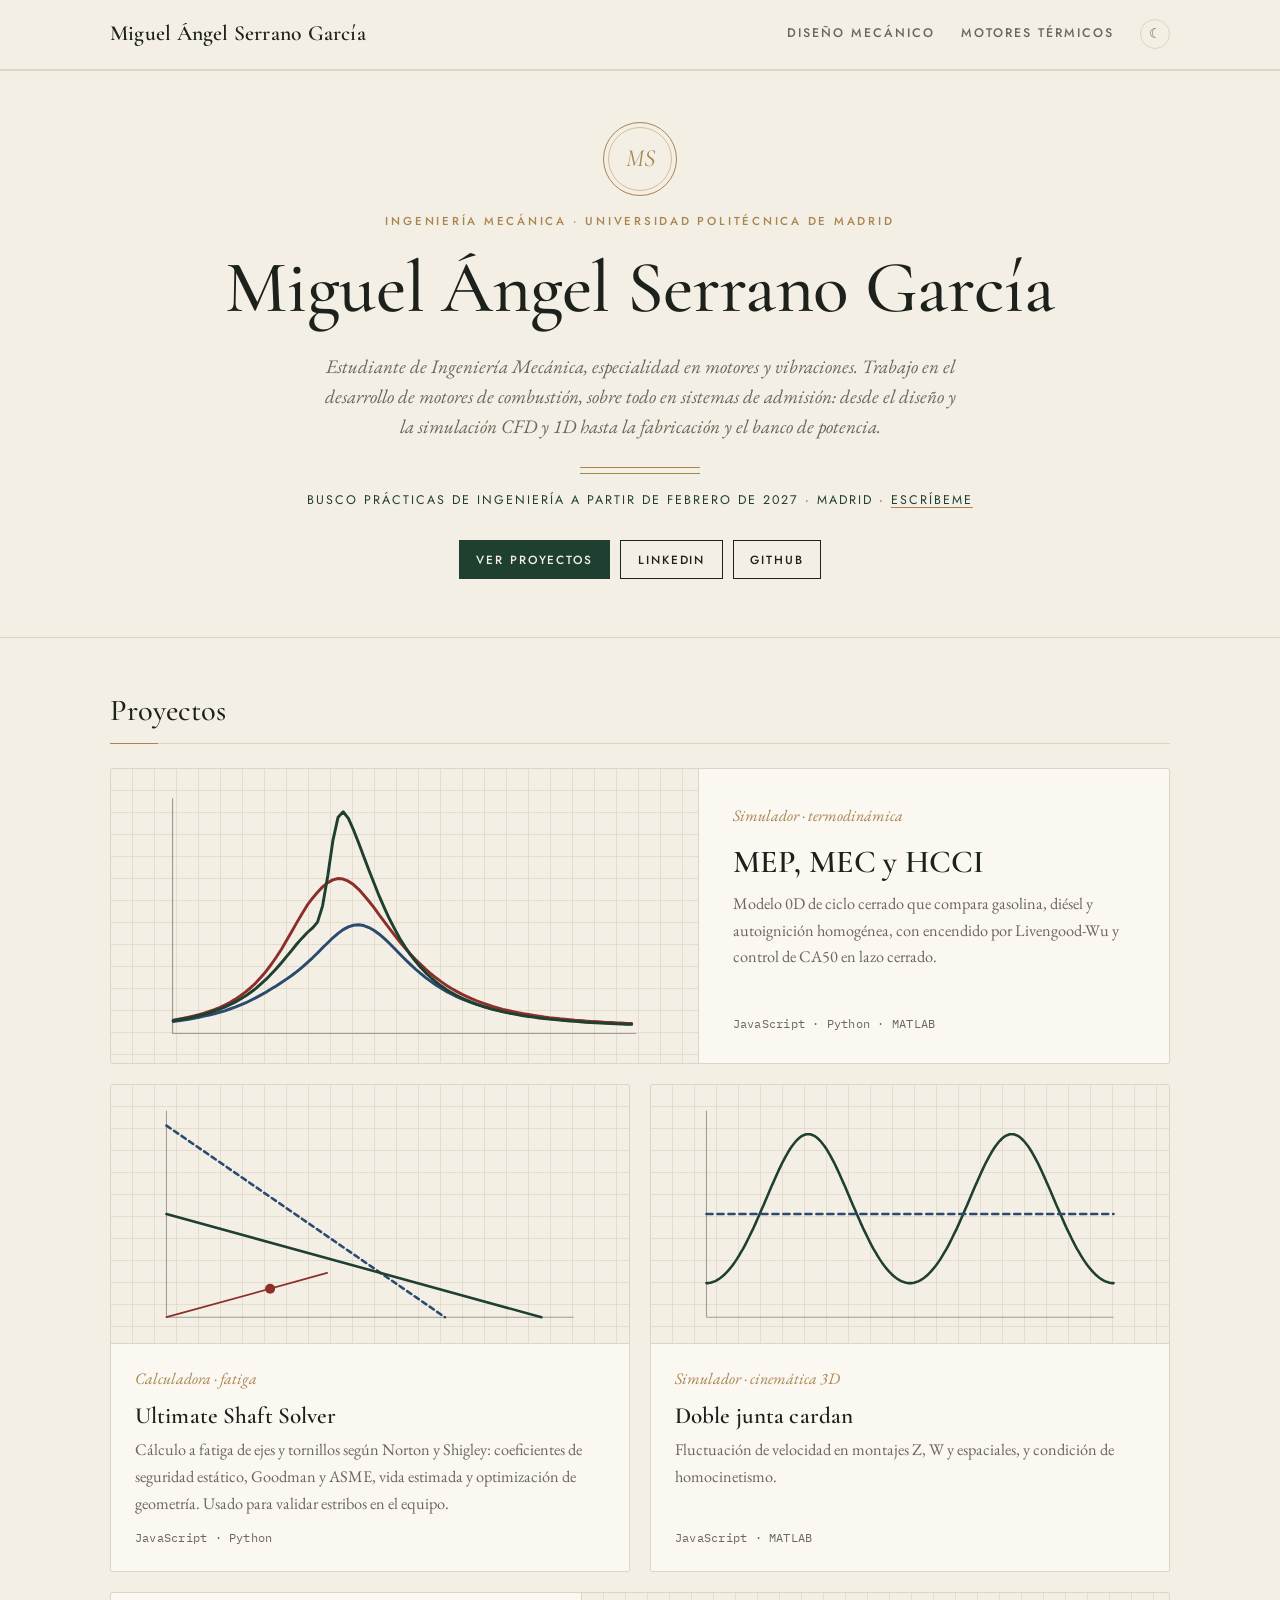
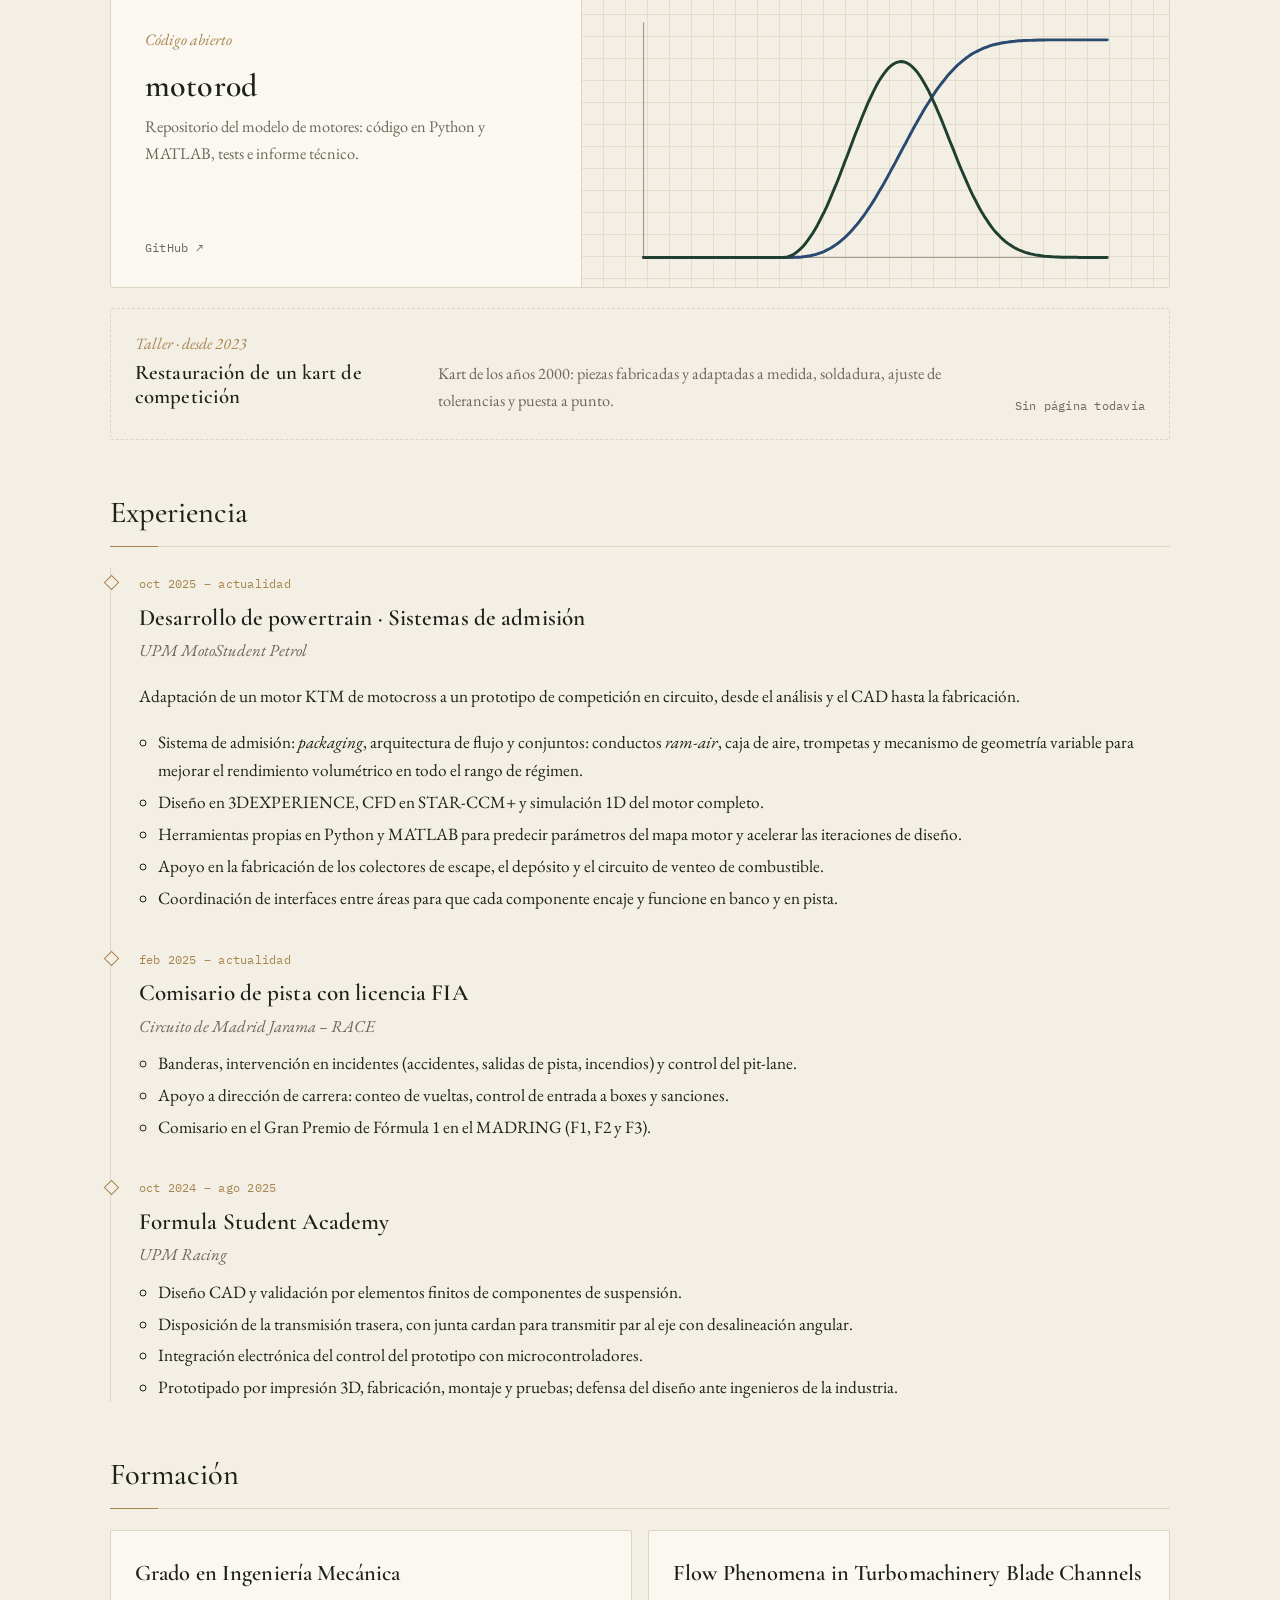
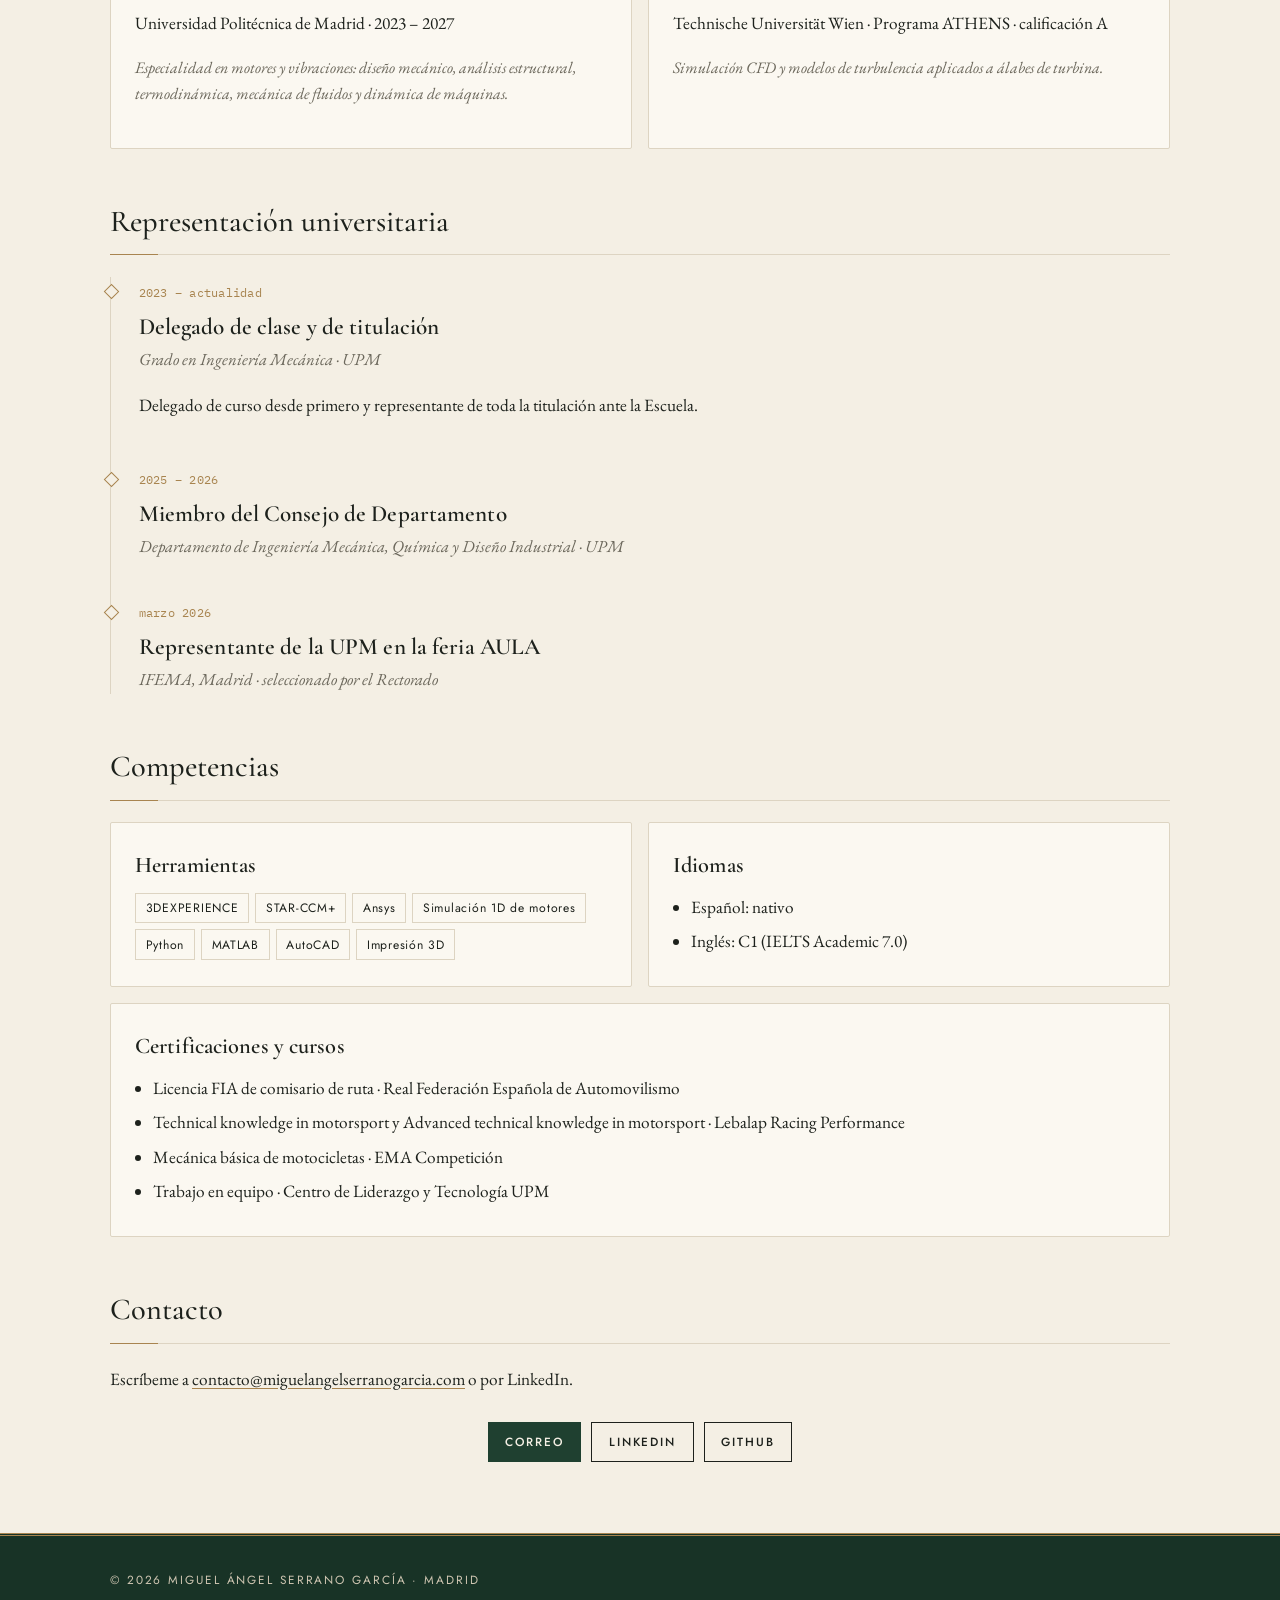
==== commit 65a1348d: "Rediseño: proyectos primero, miniaturas calculadas y transiciones al hacer scroll - Portada: proyect" ====
--- a/index.html
+++ b/index.html
@@ -10,8 +10,12 @@
   <meta property="og:description" content="Desarrollo de motores de combustión: sistemas de admisión, CFD, simulación 1D y fabricación.">
   <meta property="og:url" content="https://miguelangelserranogarcia.com/">
   <meta property="og:type" content="profile">
+  <meta property="og:image" content="https://miguelangelserranogarcia.com/assets/og.png">
+  <meta name="twitter:card" content="summary_large_image">
+  <link rel="icon" href="/assets/favicon.svg" type="image/svg+xml">
   <link rel="stylesheet" href="assets/style.css">
   <script src="assets/theme.js"></script>
+  <script src="assets/motion.js"></script>
   <script type="application/ld+json">
   {
     "@context": "https://schema.org",
@@ -33,7 +37,8 @@
     .monogram { display: inline-grid; place-items: center; width: 74px; height: 74px; border: 1px solid var(--gold); border-radius: 50%; font-family: var(--display); font-size: 1.55rem; font-style: italic; color: var(--gold); position: relative; }
     .monogram::after { content: ""; position: absolute; inset: 4px; border: 1px solid color-mix(in srgb, var(--gold) 45%, transparent); border-radius: 50%; }
     .hero h1 { margin: .25em auto .35em; font-size: clamp(2.6rem, 7vw, 4.6rem); }
-    .hero .lead { margin: 0 auto; max-width: 640px; }
+    .hero .lead { margin: 0 auto; max-width: 640px; text-wrap: pretty; }
+    .hero h1 { text-wrap: balance; }
     .rule { width: 120px; height: 7px; margin: 1.6em auto 0; border-top: 1px solid var(--gold); border-bottom: 1px solid var(--gold); }
     .status { margin: 1.3em 0 0; font-family: var(--sans); font-size: .78rem; text-transform: uppercase; letter-spacing: .16em; color: var(--accent); }
     .links { display: flex; flex-wrap: wrap; justify-content: center; gap: 10px; margin-top: 1.8em; }
@@ -49,11 +54,10 @@
 
     /* Línea de tiempo */
     .tl { list-style: none; margin: 0; padding: 0; border-left: 1px solid var(--gold); }
-    .tl > li { position: relative; padding: 0 0 1.6em 1.3em; }
-    .tl > li { padding-left: 1.6em !important; }
+    .tl > li { position: relative; padding: 0 0 1.6em 1.6em; }
     .tl > li::before { content: ""; position: absolute; left: -5px; top: .55em; width: 9px; height: 9px; transform: rotate(45deg); background: var(--bg); border: 1px solid var(--gold); }
     .tl > li:last-child { padding-bottom: 0; }
-    .tl .when { font-family: var(--sans); font-size: .72rem; text-transform: uppercase; letter-spacing: .16em; color: var(--gold); }
+    .tl .when { font-family: var(--mono); font-size: .76rem; letter-spacing: .02em; color: var(--gold); font-variant-numeric: tabular-nums; }
     .tl h3 { margin: .1em 0 0; font-size: 1.45rem; font-weight: 600; }
     .tl .org { color: var(--muted); font-style: italic; font-size: 1.05rem; margin: 0 0 .5em; }
     .tl ul { margin: .3em 0 0; padding-left: 1.1em; }
@@ -68,10 +72,10 @@
     .chips { display: flex; flex-wrap: wrap; gap: 6px; }
     .chips span { font-family: var(--sans); font-size: .76rem; letter-spacing: .06em; padding: .35em .8em; border: 1px solid var(--line); border-radius: 0; background: var(--surface); }
 
-    .card .meta { font-family: var(--sans); font-size: .7rem; text-transform: uppercase; letter-spacing: .14em; color: var(--muted); margin-top: .9em; }
   </style>
 </head>
 <body>
+  <a class="skip" href="#main">Saltar al contenido</a>
   <header class="site">
     <div class="wrap">
       <a class="brand" href="./">Miguel Ángel Serrano García</a>
@@ -85,28 +89,77 @@
   <div class="hero-band">
     <div class="wrap">
     <section class="hero">
-      <span class="monogram" aria-hidden="true">MS</span>
-      <p class="eyebrow">Ingeniería Mecánica · Universidad Politécnica de Madrid</p>
-      <h1>Miguel Ángel Serrano García</h1>
-      <p class="lead">Estudiante de Ingeniería Mecánica, especialidad en motores y vibraciones. Trabajo en el desarrollo de motores de combustión, sobre todo en sistemas de admisión: desde el diseño y la simulación CFD y 1D hasta la fabricación y el banco de potencia.</p>
-      <div class="rule" aria-hidden="true"></div>
-      <p class="status">Busco prácticas de ingeniería a partir de febrero de 2027 · Madrid</p>
-      <div class="links">
-        <a class="btn primary" href="https://www.linkedin.com/in/miguelangelserranogarcia" rel="me">LinkedIn</a>
+      <span class="monogram" aria-hidden="true" data-reveal>MS</span>
+      <p class="eyebrow" data-reveal style="--d:80ms">Ingeniería Mecánica · Universidad Politécnica de Madrid</p>
+      <h1 data-reveal style="--d:160ms">Miguel Ángel Serrano García</h1>
+      <p class="lead" data-reveal style="--d:240ms">Estudiante de Ingeniería Mecánica, especialidad en motores y vibraciones. Trabajo en el desarrollo de motores de combustión, sobre todo en sistemas de admisión: desde el diseño y la simulación CFD y 1D hasta la fabricación y el banco de potencia.</p>
+      <div class="rule" aria-hidden="true" data-reveal style="--d:320ms"></div>
+      <p class="status" data-reveal style="--d:360ms">Busco prácticas de ingeniería a partir de febrero de 2027 · Madrid · <a href="#contacto">escríbeme</a></p>
+      <div class="links" data-reveal style="--d:420ms">
+        <a class="btn primary" href="#proyectos">Ver proyectos</a>
+        <a class="btn" href="https://www.linkedin.com/in/miguelangelserranogarcia" rel="me">LinkedIn</a>
         <a class="btn" href="https://github.com/MaikelGTH" rel="me">GitHub</a>
-        <a class="btn" href="#contacto">Contacto</a>
-        <a class="btn" href="#proyectos">Proyectos y simuladores</a>
       </div>
     </section>
     </div>
   </div>
 
-  <main class="wrap">
+  <main class="wrap" id="main">
+
+    <section class="block" id="proyectos">
+      <h2 data-reveal>Proyectos</h2>
+      <div class="projects">
+        <a class="card proj feature" href="motores-termicos/comparativa-mep-mec-hcci/" data-reveal>
+          <figure class="thumb-wrap"><svg class="thumb" viewBox="0 0 320 180" role="img" aria-label="Presión en cámara frente a ángulo de cigüeñal para MEP, MEC y HCCI" preserveAspectRatio="xMidYMid meet"><line class="t-axis" x1="18" y1="162" x2="302" y2="162"/><line class="t-axis" x1="18" y1="18" x2="18" y2="162"/><path class="t-curve c2" pathLength="1" d="M18.4,154.7 L21.6,154.3 L24.7,153.8 L27.9,153.3 L31.0,152.7 L34.2,152.1 L37.3,151.4 L40.5,150.7 L43.6,149.9 L46.8,149.0 L50.0,148.1 L53.1,147.0 L56.3,145.9 L59.4,144.6 L62.6,143.3 L65.7,141.8 L68.9,140.2 L72.0,138.5 L75.2,136.7 L78.3,134.8 L81.5,132.9 L84.7,130.8 L87.8,128.7 L91.0,126.5 L94.1,124.1 L97.3,121.5 L100.4,118.7 L103.6,115.8 L106.8,112.7 L109.9,109.5 L113.1,106.4 L116.2,103.4 L119.4,100.7 L122.5,98.4 L125.7,96.7 L128.8,95.7 L132.0,95.4 L135.1,95.9 L138.3,97.1 L141.5,98.9 L144.6,101.2 L147.8,103.9 L150.9,106.9 L154.1,110.1 L157.2,113.3 L160.4,116.5 L163.5,119.5 L166.7,122.5 L169.9,125.2 L173.0,127.8 L176.2,130.1 L179.3,132.3 L182.5,134.3 L185.6,136.2 L188.8,137.8 L192.0,139.4 L195.1,140.8 L198.3,142.0 L201.4,143.2 L204.6,144.3 L207.7,145.3 L210.9,146.2 L214.0,147.0 L217.2,147.7 L220.3,148.4 L223.5,149.1 L226.7,149.7 L229.8,150.2 L233.0,150.8 L236.1,151.2 L239.3,151.7 L242.4,152.1 L245.6,152.4 L248.8,152.8 L251.9,153.1 L255.1,153.4 L258.2,153.7 L261.4,154.0 L264.5,154.2 L267.7,154.4 L270.8,154.7 L274.0,154.9 L277.1,155.0 L280.3,155.2 L283.5,155.4 L286.6,155.5 L289.8,155.7 L292.9,155.8 L296.1,156.0 L299.2,156.1"/><path class="t-curve c3" pathLength="1" d="M18.4,153.9 L21.6,153.3 L24.7,152.7 L27.9,152.0 L31.0,151.3 L34.2,150.5 L37.3,149.6 L40.5,148.5 L43.6,147.4 L46.8,146.1 L50.0,144.6 L53.1,143.0 L56.3,141.1 L59.4,139.0 L62.6,136.7 L65.7,134.0 L68.9,131.1 L72.0,127.7 L75.2,124.0 L78.3,119.9 L81.5,115.3 L84.7,110.4 L87.8,105.1 L91.0,99.6 L94.1,94.1 L97.3,88.6 L100.4,83.6 L103.6,79.3 L106.8,75.5 L109.9,72.2 L113.1,69.6 L116.2,67.9 L119.4,67.1 L122.5,67.4 L125.7,68.7 L128.8,70.8 L132.0,73.7 L135.1,77.2 L138.3,81.0 L141.5,85.1 L144.6,89.4 L147.8,93.6 L150.9,97.8 L154.1,101.9 L157.2,105.9 L160.4,109.6 L163.5,113.2 L166.7,116.6 L169.9,119.7 L173.0,122.6 L176.2,125.4 L179.3,127.9 L182.5,130.2 L185.6,132.4 L188.8,134.4 L192.0,136.2 L195.1,137.9 L198.3,139.4 L201.4,140.8 L204.6,142.1 L207.7,143.3 L210.9,144.4 L214.0,145.4 L217.2,146.3 L220.3,147.2 L223.5,147.9 L226.7,148.6 L229.8,149.3 L233.0,149.9 L236.1,150.4 L239.3,150.9 L242.4,151.4 L245.6,151.9 L248.8,152.3 L251.9,152.6 L255.1,153.0 L258.2,153.3 L261.4,153.6 L264.5,153.9 L267.7,154.1 L270.8,154.4 L274.0,154.6 L277.1,154.8 L280.3,155.0 L283.5,155.2 L286.6,155.3 L289.8,155.5 L292.9,155.6 L296.1,155.8 L299.2,155.9"/><path class="t-curve c1" pathLength="1" d="M18.4,154.1 L21.6,153.6 L24.7,153.1 L27.9,152.5 L31.0,151.8 L34.2,151.0 L37.3,150.2 L40.5,149.3 L43.6,148.2 L46.8,147.1 L50.0,145.8 L53.1,144.4 L56.3,142.8 L59.4,141.0 L62.6,139.1 L65.7,136.9 L68.9,134.5 L72.0,131.8 L75.2,128.9 L78.3,125.7 L81.5,122.3 L84.7,118.7 L87.8,114.9 L91.0,111.1 L94.1,107.2 L97.3,103.6 L100.4,100.3 L103.6,97.5 L106.8,93.8 L109.9,83.8 L113.1,65.2 L116.2,43.9 L119.4,29.5 L122.5,26.2 L125.7,30.2 L128.8,37.2 L132.0,45.3 L135.1,53.6 L138.3,62.0 L141.5,70.1 L144.6,77.9 L147.8,85.2 L150.9,91.9 L154.1,98.1 L157.2,103.8 L160.4,108.9 L163.5,113.5 L166.7,117.6 L169.9,121.4 L173.0,124.7 L176.2,127.7 L179.3,130.4 L182.5,132.8 L185.6,135.0 L188.8,137.0 L192.0,138.7 L195.1,140.3 L198.3,141.7 L201.4,143.0 L204.6,144.2 L207.7,145.3 L210.9,146.3 L214.0,147.2 L217.2,148.0 L220.3,148.7 L223.5,149.4 L226.7,150.0 L229.8,150.6 L233.0,151.1 L236.1,151.6 L239.3,152.0 L242.4,152.5 L245.6,152.8 L248.8,153.2 L251.9,153.5 L255.1,153.8 L258.2,154.1 L261.4,154.4 L264.5,154.6 L267.7,154.8 L270.8,155.1 L274.0,155.3 L277.1,155.4 L280.3,155.6 L283.5,155.8 L286.6,155.9 L289.8,156.1 L292.9,156.2 L296.1,156.3 L299.2,156.4"/></svg></figure>
+          <div class="proj-body">
+            <span class="tag">Simulador · termodinámica</span>
+            <h3 class="vt-hcci">MEP, MEC y HCCI</h3>
+            <p>Modelo 0D de ciclo cerrado que compara gasolina, diésel y autoignición homogénea, con encendido por Livengood-Wu y control de CA50 en lazo cerrado.</p>
+            <p class="meta">JavaScript · Python · MATLAB</p>
+          </div>
+        </a>
+        <a class="card proj" href="diseno-mecanico/calculo-ejes/" data-reveal>
+          <figure class="thumb-wrap"><svg class="thumb" viewBox="0 0 320 180" role="img" aria-label="Diagrama de Goodman con la recta de carga" preserveAspectRatio="xMidYMid meet"><line class="t-axis" x1="18" y1="162" x2="302" y2="162"/><line class="t-axis" x1="18" y1="18" x2="18" y2="162"/><path class="t-curve c2 dash" pathLength="1" d="M18.0,28.3 L212.3,162.0"/><path class="t-curve c1" pathLength="1" d="M18.0,90.0 L279.6,162.0"/><path class="t-curve c3 thin" pathLength="1" d="M18.0,162.0 L130.1,131.1"/><circle class="t-dot" cx="90.3" cy="142.1" r="3.5"/></svg></figure>
+          <div class="proj-body">
+            <span class="tag">Calculadora · fatiga</span>
+            <h3 class="vt-ejes">Ultimate Shaft Solver</h3>
+            <p>Cálculo a fatiga de ejes y tornillos según Norton y Shigley: coeficientes de seguridad estático, Goodman y ASME, vida estimada y optimización de geometría. Usado para validar estribos en el equipo.</p>
+            <p class="meta">JavaScript · Python</p>
+          </div>
+        </a>
+        <a class="card proj" href="diseno-mecanico/junta-cardan/" data-reveal>
+          <figure class="thumb-wrap"><svg class="thumb" viewBox="0 0 320 180" role="img" aria-label="Relación de velocidades de una junta cardan simple frente a una doble homocinética" preserveAspectRatio="xMidYMid meet"><line class="t-axis" x1="18" y1="162" x2="302" y2="162"/><line class="t-axis" x1="18" y1="18" x2="18" y2="162"/><path class="t-curve c1" pathLength="1" d="M18.0,138.2 L19.4,138.2 L20.8,137.9 L22.3,137.5 L23.7,137.0 L25.1,136.3 L26.5,135.5 L27.9,134.5 L29.4,133.3 L30.8,132.0 L32.2,130.6 L33.6,129.0 L35.0,127.3 L36.5,125.4 L37.9,123.4 L39.3,121.3 L40.7,119.0 L42.1,116.6 L43.6,114.1 L45.0,111.5 L46.4,108.8 L47.8,105.9 L49.2,103.0 L50.7,100.0 L52.1,96.9 L53.5,93.7 L54.9,90.5 L56.3,87.2 L57.8,83.9 L59.2,80.6 L60.6,77.2 L62.0,73.9 L63.4,70.6 L64.9,67.4 L66.3,64.2 L67.7,61.0 L69.1,58.0 L70.5,55.1 L72.0,52.3 L73.4,49.6 L74.8,47.1 L76.2,44.8 L77.6,42.7 L79.1,40.8 L80.5,39.1 L81.9,37.7 L83.3,36.5 L84.7,35.5 L86.2,34.9 L87.6,34.4 L89.0,34.3 L90.4,34.4 L91.8,34.9 L93.3,35.5 L94.7,36.5 L96.1,37.7 L97.5,39.1 L98.9,40.8 L100.4,42.7 L101.8,44.8 L103.2,47.1 L104.6,49.6 L106.0,52.3 L107.5,55.1 L108.9,58.0 L110.3,61.0 L111.7,64.2 L113.1,67.4 L114.6,70.6 L116.0,73.9 L117.4,77.2 L118.8,80.6 L120.2,83.9 L121.7,87.2 L123.1,90.5 L124.5,93.7 L125.9,96.9 L127.3,100.0 L128.8,103.0 L130.2,105.9 L131.6,108.8 L133.0,111.5 L134.4,114.1 L135.9,116.6 L137.3,119.0 L138.7,121.3 L140.1,123.4 L141.5,125.4 L143.0,127.3 L144.4,129.0 L145.8,130.6 L147.2,132.0 L148.6,133.3 L150.1,134.5 L151.5,135.5 L152.9,136.3 L154.3,137.0 L155.7,137.5 L157.2,137.9 L158.6,138.2 L160.0,138.2 L161.4,138.2 L162.8,137.9 L164.3,137.5 L165.7,137.0 L167.1,136.3 L168.5,135.5 L169.9,134.5 L171.4,133.3 L172.8,132.0 L174.2,130.6 L175.6,129.0 L177.0,127.3 L178.5,125.4 L179.9,123.4 L181.3,121.3 L182.7,119.0 L184.1,116.6 L185.6,114.1 L187.0,111.5 L188.4,108.8 L189.8,105.9 L191.2,103.0 L192.7,100.0 L194.1,96.9 L195.5,93.7 L196.9,90.5 L198.3,87.2 L199.8,83.9 L201.2,80.6 L202.6,77.2 L204.0,73.9 L205.4,70.6 L206.9,67.4 L208.3,64.2 L209.7,61.0 L211.1,58.0 L212.5,55.1 L214.0,52.3 L215.4,49.6 L216.8,47.1 L218.2,44.8 L219.6,42.7 L221.1,40.8 L222.5,39.1 L223.9,37.7 L225.3,36.5 L226.7,35.5 L228.2,34.9 L229.6,34.4 L231.0,34.3 L232.4,34.4 L233.8,34.9 L235.3,35.5 L236.7,36.5 L238.1,37.7 L239.5,39.1 L240.9,40.8 L242.4,42.7 L243.8,44.8 L245.2,47.1 L246.6,49.6 L248.0,52.3 L249.5,55.1 L250.9,58.0 L252.3,61.0 L253.7,64.2 L255.1,67.4 L256.6,70.6 L258.0,73.9 L259.4,77.2 L260.8,80.6 L262.2,83.9 L263.7,87.2 L265.1,90.5 L266.5,93.7 L267.9,96.9 L269.3,100.0 L270.8,103.0 L272.2,105.9 L273.6,108.8 L275.0,111.5 L276.4,114.1 L277.9,116.6 L279.3,119.0 L280.7,121.3 L282.1,123.4 L283.5,125.4 L285.0,127.3 L286.4,129.0 L287.8,130.6 L289.2,132.0 L290.6,133.3 L292.1,134.5 L293.5,135.5 L294.9,136.3 L296.3,137.0 L297.7,137.5 L299.2,137.9 L300.6,138.2 L302.0,138.2"/><path class="t-curve c2 dash" pathLength="1" d="M18.0,90.0 L19.4,90.0 L20.8,90.0 L22.3,90.0 L23.7,90.0 L25.1,90.0 L26.5,90.0 L27.9,90.0 L29.4,90.0 L30.8,90.0 L32.2,90.0 L33.6,90.0 L35.0,90.0 L36.5,90.0 L37.9,90.0 L39.3,90.0 L40.7,90.0 L42.1,90.0 L43.6,90.0 L45.0,90.0 L46.4,90.0 L47.8,90.0 L49.2,90.0 L50.7,90.0 L52.1,90.0 L53.5,90.0 L54.9,90.0 L56.3,90.0 L57.8,90.0 L59.2,90.0 L60.6,90.0 L62.0,90.0 L63.4,90.0 L64.9,90.0 L66.3,90.0 L67.7,90.0 L69.1,90.0 L70.5,90.0 L72.0,90.0 L73.4,90.0 L74.8,90.0 L76.2,90.0 L77.6,90.0 L79.1,90.0 L80.5,90.0 L81.9,90.0 L83.3,90.0 L84.7,90.0 L86.2,90.0 L87.6,90.0 L89.0,90.0 L90.4,90.0 L91.8,90.0 L93.3,90.0 L94.7,90.0 L96.1,90.0 L97.5,90.0 L98.9,90.0 L100.4,90.0 L101.8,90.0 L103.2,90.0 L104.6,90.0 L106.0,90.0 L107.5,90.0 L108.9,90.0 L110.3,90.0 L111.7,90.0 L113.1,90.0 L114.6,90.0 L116.0,90.0 L117.4,90.0 L118.8,90.0 L120.2,90.0 L121.7,90.0 L123.1,90.0 L124.5,90.0 L125.9,90.0 L127.3,90.0 L128.8,90.0 L130.2,90.0 L131.6,90.0 L133.0,90.0 L134.4,90.0 L135.9,90.0 L137.3,90.0 L138.7,90.0 L140.1,90.0 L141.5,90.0 L143.0,90.0 L144.4,90.0 L145.8,90.0 L147.2,90.0 L148.6,90.0 L150.1,90.0 L151.5,90.0 L152.9,90.0 L154.3,90.0 L155.7,90.0 L157.2,90.0 L158.6,90.0 L160.0,90.0 L161.4,90.0 L162.8,90.0 L164.3,90.0 L165.7,90.0 L167.1,90.0 L168.5,90.0 L169.9,90.0 L171.4,90.0 L172.8,90.0 L174.2,90.0 L175.6,90.0 L177.0,90.0 L178.5,90.0 L179.9,90.0 L181.3,90.0 L182.7,90.0 L184.1,90.0 L185.6,90.0 L187.0,90.0 L188.4,90.0 L189.8,90.0 L191.2,90.0 L192.7,90.0 L194.1,90.0 L195.5,90.0 L196.9,90.0 L198.3,90.0 L199.8,90.0 L201.2,90.0 L202.6,90.0 L204.0,90.0 L205.4,90.0 L206.9,90.0 L208.3,90.0 L209.7,90.0 L211.1,90.0 L212.5,90.0 L214.0,90.0 L215.4,90.0 L216.8,90.0 L218.2,90.0 L219.6,90.0 L221.1,90.0 L222.5,90.0 L223.9,90.0 L225.3,90.0 L226.7,90.0 L228.2,90.0 L229.6,90.0 L231.0,90.0 L232.4,90.0 L233.8,90.0 L235.3,90.0 L236.7,90.0 L238.1,90.0 L239.5,90.0 L240.9,90.0 L242.4,90.0 L243.8,90.0 L245.2,90.0 L246.6,90.0 L248.0,90.0 L249.5,90.0 L250.9,90.0 L252.3,90.0 L253.7,90.0 L255.1,90.0 L256.6,90.0 L258.0,90.0 L259.4,90.0 L260.8,90.0 L262.2,90.0 L263.7,90.0 L265.1,90.0 L266.5,90.0 L267.9,90.0 L269.3,90.0 L270.8,90.0 L272.2,90.0 L273.6,90.0 L275.0,90.0 L276.4,90.0 L277.9,90.0 L279.3,90.0 L280.7,90.0 L282.1,90.0 L283.5,90.0 L285.0,90.0 L286.4,90.0 L287.8,90.0 L289.2,90.0 L290.6,90.0 L292.1,90.0 L293.5,90.0 L294.9,90.0 L296.3,90.0 L297.7,90.0 L299.2,90.0 L300.6,90.0 L302.0,90.0"/></svg></figure>
+          <div class="proj-body">
+            <span class="tag">Simulador · cinemática 3D</span>
+            <h3 class="vt-cardan">Doble junta cardan</h3>
+            <p>Fluctuación de velocidad en montajes Z, W y espaciales, y condición de homocinetismo.</p>
+            <p class="meta">JavaScript · MATLAB</p>
+          </div>
+        </a>
+        <a class="card proj feature flip" href="https://github.com/MaikelGTH/motor0d" data-reveal>
+          <figure class="thumb-wrap"><svg class="thumb" viewBox="0 0 320 180" role="img" aria-label="Ley de Wiebe: fracción de masa quemada y tasa de liberación de calor" preserveAspectRatio="xMidYMid meet"><line class="t-axis" x1="18" y1="162" x2="302" y2="162"/><line class="t-axis" x1="18" y1="18" x2="18" y2="162"/><path class="t-curve c2" pathLength="1" d="M18.0,162.0 L19.4,162.0 L20.8,162.0 L22.3,162.0 L23.7,162.0 L25.1,162.0 L26.5,162.0 L27.9,162.0 L29.4,162.0 L30.8,162.0 L32.2,162.0 L33.6,162.0 L35.0,162.0 L36.5,162.0 L37.9,162.0 L39.3,162.0 L40.7,162.0 L42.1,162.0 L43.6,162.0 L45.0,162.0 L46.4,162.0 L47.8,162.0 L49.2,162.0 L50.7,162.0 L52.1,162.0 L53.5,162.0 L54.9,162.0 L56.3,162.0 L57.8,162.0 L59.2,162.0 L60.6,162.0 L62.0,162.0 L63.4,162.0 L64.9,162.0 L66.3,162.0 L67.7,162.0 L69.1,162.0 L70.5,162.0 L72.0,162.0 L73.4,162.0 L74.8,162.0 L76.2,162.0 L77.6,162.0 L79.1,162.0 L80.5,162.0 L81.9,162.0 L83.3,162.0 L84.7,162.0 L86.2,162.0 L87.6,162.0 L89.0,162.0 L90.4,162.0 L91.8,162.0 L93.3,162.0 L94.7,162.0 L96.1,162.0 L97.5,162.0 L98.9,162.0 L100.4,162.0 L101.8,162.0 L103.2,162.0 L104.6,162.0 L106.0,162.0 L107.5,162.0 L108.9,162.0 L110.3,161.9 L111.7,161.9 L113.1,161.8 L114.6,161.7 L116.0,161.5 L117.4,161.3 L118.8,161.1 L120.2,160.9 L121.7,160.5 L123.1,160.2 L124.5,159.8 L125.9,159.3 L127.3,158.8 L128.8,158.2 L130.2,157.5 L131.6,156.8 L133.0,156.0 L134.4,155.1 L135.9,154.1 L137.3,153.1 L138.7,152.0 L140.1,150.8 L141.5,149.5 L143.0,148.1 L144.4,146.7 L145.8,145.2 L147.2,143.5 L148.6,141.9 L150.1,140.1 L151.5,138.2 L152.9,136.3 L154.3,134.3 L155.7,132.2 L157.2,130.0 L158.6,127.8 L160.0,125.5 L161.4,123.1 L162.8,120.7 L164.3,118.3 L165.7,115.8 L167.1,113.2 L168.5,110.6 L169.9,108.0 L171.4,105.4 L172.8,102.7 L174.2,100.0 L175.6,97.4 L177.0,94.7 L178.5,92.0 L179.9,89.3 L181.3,86.7 L182.7,84.1 L184.1,81.5 L185.6,78.9 L187.0,76.4 L188.4,73.9 L189.8,71.5 L191.2,69.2 L192.7,66.9 L194.1,64.6 L195.5,62.4 L196.9,60.3 L198.3,58.3 L199.8,56.3 L201.2,54.5 L202.6,52.7 L204.0,50.9 L205.4,49.3 L206.9,47.7 L208.3,46.2 L209.7,44.8 L211.1,43.5 L212.5,42.3 L214.0,41.1 L215.4,40.0 L216.8,39.0 L218.2,38.0 L219.6,37.1 L221.1,36.3 L222.5,35.6 L223.9,34.9 L225.3,34.2 L226.7,33.6 L228.2,33.1 L229.6,32.6 L231.0,32.1 L232.4,31.7 L233.8,31.4 L235.3,31.1 L236.7,30.8 L238.1,30.5 L239.5,30.3 L240.9,30.1 L242.4,29.9 L243.8,29.7 L245.2,29.6 L246.6,29.4 L248.0,29.3 L249.5,29.2 L250.9,29.1 L252.3,29.1 L253.7,29.0 L255.1,29.0 L256.6,28.9 L258.0,28.9 L259.4,28.8 L260.8,28.8 L262.2,28.8 L263.7,28.8 L265.1,28.7 L266.5,28.7 L267.9,28.7 L269.3,28.7 L270.8,28.7 L272.2,28.7 L273.6,28.7 L275.0,28.7 L276.4,28.7 L277.9,28.7 L279.3,28.7 L280.7,28.7 L282.1,28.7 L283.5,28.7 L285.0,28.7 L286.4,28.7 L287.8,28.7 L289.2,28.7 L290.6,28.7 L292.1,28.7 L293.5,28.7 L294.9,28.7 L296.3,28.7 L297.7,28.7 L299.2,28.7 L300.6,28.7 L302.0,28.7"/><path class="t-curve c1" pathLength="1" d="M18.0,162.0 L19.4,162.0 L20.8,162.0 L22.3,162.0 L23.7,162.0 L25.1,162.0 L26.5,162.0 L27.9,162.0 L29.4,162.0 L30.8,162.0 L32.2,162.0 L33.6,162.0 L35.0,162.0 L36.5,162.0 L37.9,162.0 L39.3,162.0 L40.7,162.0 L42.1,162.0 L43.6,162.0 L45.0,162.0 L46.4,162.0 L47.8,162.0 L49.2,162.0 L50.7,162.0 L52.1,162.0 L53.5,162.0 L54.9,162.0 L56.3,162.0 L57.8,162.0 L59.2,162.0 L60.6,162.0 L62.0,162.0 L63.4,162.0 L64.9,162.0 L66.3,162.0 L67.7,162.0 L69.1,162.0 L70.5,162.0 L72.0,162.0 L73.4,162.0 L74.8,162.0 L76.2,162.0 L77.6,162.0 L79.1,162.0 L80.5,162.0 L81.9,162.0 L83.3,162.0 L84.7,162.0 L86.2,162.0 L87.6,162.0 L89.0,162.0 L90.4,162.0 L91.8,162.0 L93.3,162.0 L94.7,162.0 L96.1,162.0 L97.5,162.0 L98.9,162.0 L100.4,162.0 L101.8,162.0 L103.2,162.0 L104.6,161.9 L106.0,161.6 L107.5,161.2 L108.9,160.6 L110.3,159.8 L111.7,158.8 L113.1,157.6 L114.6,156.3 L116.0,154.8 L117.4,153.1 L118.8,151.2 L120.2,149.2 L121.7,147.0 L123.1,144.7 L124.5,142.2 L125.9,139.5 L127.3,136.7 L128.8,133.8 L130.2,130.8 L131.6,127.6 L133.0,124.3 L134.4,120.9 L135.9,117.4 L137.3,113.9 L138.7,110.2 L140.1,106.6 L141.5,102.8 L143.0,99.1 L144.4,95.3 L145.8,91.6 L147.2,87.8 L148.6,84.2 L150.1,80.5 L151.5,76.9 L152.9,73.5 L154.3,70.1 L155.7,66.8 L157.2,63.7 L158.6,60.7 L160.0,58.0 L161.4,55.3 L162.8,52.9 L164.3,50.7 L165.7,48.8 L167.1,47.0 L168.5,45.5 L169.9,44.3 L171.4,43.3 L172.8,42.6 L174.2,42.2 L175.6,42.0 L177.0,42.1 L178.5,42.5 L179.9,43.2 L181.3,44.1 L182.7,45.3 L184.1,46.7 L185.6,48.4 L187.0,50.4 L188.4,52.5 L189.8,54.9 L191.2,57.4 L192.7,60.2 L194.1,63.1 L195.5,66.2 L196.9,69.3 L198.3,72.6 L199.8,76.0 L201.2,79.5 L202.6,83.0 L204.0,86.6 L205.4,90.2 L206.9,93.8 L208.3,97.3 L209.7,100.9 L211.1,104.4 L212.5,107.8 L214.0,111.2 L215.4,114.5 L216.8,117.7 L218.2,120.8 L219.6,123.8 L221.1,126.6 L222.5,129.4 L223.9,132.0 L225.3,134.5 L226.7,136.8 L228.2,139.0 L229.6,141.1 L231.0,143.1 L232.4,144.9 L233.8,146.6 L235.3,148.1 L236.7,149.6 L238.1,150.9 L239.5,152.1 L240.9,153.2 L242.4,154.2 L243.8,155.1 L245.2,156.0 L246.6,156.7 L248.0,157.4 L249.5,158.0 L250.9,158.5 L252.3,159.0 L253.7,159.4 L255.1,159.8 L256.6,160.1 L258.0,160.4 L259.4,160.6 L260.8,160.8 L262.2,161.0 L263.7,161.2 L265.1,161.3 L266.5,161.4 L267.9,161.5 L269.3,161.6 L270.8,161.7 L272.2,161.7 L273.6,161.8 L275.0,161.8 L276.4,161.8 L277.9,161.9 L279.3,161.9 L280.7,161.9 L282.1,161.9 L283.5,161.9 L285.0,162.0 L286.4,162.0 L287.8,162.0 L289.2,162.0 L290.6,162.0 L292.1,162.0 L293.5,162.0 L294.9,162.0 L296.3,162.0 L297.7,162.0 L299.2,162.0 L300.6,162.0 L302.0,162.0"/></svg></figure>
+          <div class="proj-body">
+            <span class="tag">Código abierto</span>
+            <h3>motor0d</h3>
+            <p>Repositorio del modelo de motores: código en Python y MATLAB, tests e informe técnico.</p>
+            <p class="meta">GitHub ↗</p>
+          </div>
+        </a>
+        <div class="card proj plain" data-reveal>
+          <div class="proj-body">
+            <span class="tag">Taller · desde 2023</span>
+            <h3>Restauración de un kart de competición</h3>
+            <p>Kart de los años 2000: piezas fabricadas y adaptadas a medida, soldadura, ajuste de tolerancias y puesta a punto.</p>
+            <p class="meta">Sin página todavía</p>
+          </div>
+        </div>
+      </div>
+    </section>
 
     <section class="block" id="experiencia">
-      <h2>Experiencia</h2>
+      <h2 data-reveal>Experiencia</h2>
       <ul class="tl">
-        <li>
+        <li data-reveal>
           <span class="when">oct 2025 – actualidad</span>
           <h3>Desarrollo de powertrain · Sistemas de admisión</h3>
           <p class="org">UPM MotoStudent Petrol</p>
@@ -119,7 +172,7 @@
             <li>Coordinación de interfaces entre áreas para que cada componente encaje y funcione en banco y en pista.</li>
           </ul>
         </li>
-        <li>
+        <li data-reveal>
           <span class="when">feb 2025 – actualidad</span>
           <h3>Comisario de pista con licencia FIA</h3>
           <p class="org">Circuito de Madrid Jarama – RACE</p>
@@ -129,7 +182,7 @@
             <li>Comisario en el Gran Premio de Fórmula 1 en el MADRING (F1, F2 y F3).</li>
           </ul>
         </li>
-        <li>
+        <li data-reveal>
           <span class="when">oct 2024 – ago 2025</span>
           <h3>Formula Student Academy</h3>
           <p class="org">UPM Racing</p>
@@ -143,50 +196,15 @@
       </ul>
     </section>
 
-    <section class="block" id="proyectos">
-      <h2>Proyectos</h2>
-      <div class="grid">
-        <a class="card" href="motores-termicos/comparativa-mep-mec-hcci/">
-          <span class="tag">Simulador · Termodinámica</span>
-          <h3>MEP, MEC y HCCI</h3>
-          <p>Modelo 0D de ciclo cerrado que compara gasolina, diésel y autoignición homogénea, con encendido por Livengood-Wu y control de CA50 en lazo cerrado.</p>
-          <p class="meta">JavaScript · Python · MATLAB</p>
-        </a>
-        <a class="card" href="diseno-mecanico/junta-cardan/">
-          <span class="tag">Simulador · Cinemática 3D</span>
-          <h3>Doble junta cardan</h3>
-          <p>Fluctuación de velocidad en montajes Z, W y espaciales, y condición de homocinetismo.</p>
-          <p class="meta">JavaScript · MATLAB</p>
-        </a>
-        <a class="card" href="https://github.com/MaikelGTH/motor0d">
-          <span class="tag">Código abierto</span>
-          <h3>motor0d</h3>
-          <p>Repositorio del modelo de motores: código en Python y MATLAB, tests e informe técnico.</p>
-          <p class="meta">GitHub</p>
-        </a>
-        <a class="card" href="diseno-mecanico/calculo-ejes/">
-          <span class="tag">Calculadora · Fatiga</span>
-          <h3>Ultimate Shaft Solver</h3>
-          <p>Cálculo a fatiga de ejes y tornillos según Norton y Shigley: coeficientes de seguridad estático, Goodman y ASME, vida estimada y optimización de geometría. Usado para validar estribos en el equipo.</p>
-          <p class="meta">JavaScript · Python</p>
-        </a>
-        <div class="card">
-          <span class="tag">Taller · desde 2023</span>
-          <h3>Restauración de un kart de competición</h3>
-          <p>Kart de los años 2000: piezas fabricadas y adaptadas a medida, soldadura, ajuste de tolerancias y puesta a punto.</p>
-        </div>
-      </div>
-    </section>
-
     <section class="block" id="formacion">
-      <h2>Formación</h2>
+      <h2 data-reveal>Formación</h2>
       <div class="two">
-        <div class="panel">
+        <div class="panel" data-reveal>
           <h3>Grado en Ingeniería Mecánica</h3>
           <p>Universidad Politécnica de Madrid · 2023 – 2027</p>
           <p class="note">Especialidad en motores y vibraciones: diseño mecánico, análisis estructural, termodinámica, mecánica de fluidos y dinámica de máquinas.</p>
         </div>
-        <div class="panel">
+        <div class="panel" data-reveal>
           <h3>Flow Phenomena in Turbomachinery Blade Channels</h3>
           <p>Technische Universität Wien · Programa ATHENS · calificación A</p>
           <p class="note">Simulación CFD y modelos de turbulencia aplicados a álabes de turbina.</p>
@@ -195,20 +213,20 @@
     </section>
 
     <section class="block" id="representacion">
-      <h2>Representación universitaria</h2>
+      <h2 data-reveal>Representación universitaria</h2>
       <ul class="tl">
-        <li>
+        <li data-reveal>
           <span class="when">2023 – actualidad</span>
           <h3>Delegado de clase y de titulación</h3>
           <p class="org">Grado en Ingeniería Mecánica · UPM</p>
           <p>Delegado de curso desde primero y representante de toda la titulación ante la Escuela.</p>
         </li>
-        <li>
+        <li data-reveal>
           <span class="when">2025 – 2026</span>
           <h3>Miembro del Consejo de Departamento</h3>
           <p class="org">Departamento de Ingeniería Mecánica, Química y Diseño Industrial · UPM</p>
         </li>
-        <li>
+        <li data-reveal>
           <span class="when">marzo 2026</span>
           <h3>Representante de la UPM en la feria AULA</h3>
           <p class="org">IFEMA, Madrid · seleccionado por el Rectorado</p>
@@ -217,15 +235,15 @@
     </section>
 
     <section class="block" id="competencias">
-      <h2>Competencias</h2>
+      <h2 data-reveal>Competencias</h2>
       <div class="two">
-        <div class="panel">
+        <div class="panel" data-reveal>
           <h3>Herramientas</h3>
           <div class="chips">
             <span>3DEXPERIENCE</span><span>STAR-CCM+</span><span>Ansys</span><span>Simulación 1D de motores</span><span>Python</span><span>MATLAB</span><span>AutoCAD</span><span>Impresión 3D</span>
           </div>
         </div>
-        <div class="panel">
+        <div class="panel" data-reveal>
           <h3>Idiomas</h3>
           <ul>
             <li>Español: nativo</li>
@@ -233,7 +251,7 @@
           </ul>
         </div>
       </div>
-      <div class="panel" style="margin-top:16px">
+      <div class="panel" style="margin-top:16px" data-reveal>
         <h3>Certificaciones y cursos</h3>
         <ul>
           <li>Licencia FIA de comisario de ruta · Real Federación Española de Automovilismo</li>
@@ -245,9 +263,9 @@
     </section>
 
     <section class="block" id="contacto">
-      <h2>Contacto</h2>
-      <p>Escríbeme a <a href="mailto:contacto@miguelangelserranogarcia.com">contacto@miguelangelserranogarcia.com</a> o por LinkedIn.</p>
-      <div class="links">
+      <h2 data-reveal>Contacto</h2>
+      <p data-reveal>Escríbeme a <a href="mailto:contacto@miguelangelserranogarcia.com">contacto@miguelangelserranogarcia.com</a> o por LinkedIn.</p>
+      <div class="links" data-reveal>
         <a class="btn primary" href="mailto:contacto@miguelangelserranogarcia.com">Correo</a>
         <a class="btn" href="https://www.linkedin.com/in/miguelangelserranogarcia">LinkedIn</a>
         <a class="btn" href="https://github.com/MaikelGTH">GitHub</a>
--- a/assets/style.css
+++ b/assets/style.css
@@ -23,6 +23,7 @@
   --display: "Cormorant Garamond", "EB Garamond", Garamond, serif;
   --sans: "Jost", "Futura", "Century Gothic", system-ui, sans-serif;
   --mono: "IBM Plex Mono", ui-monospace, Menlo, Consolas, monospace;
+  --ease: cubic-bezier(.22, .61, .36, 1);
   color-scheme: light;
 }
 :root[data-theme="dark"] {
@@ -49,11 +50,21 @@
 ::selection { background: var(--accent); color: var(--accent-fg); }
 
 /* Cabecera */
-header.site { background: var(--bg); border-bottom: 1px solid var(--line); position: sticky; top: 0; z-index: 10; }
+header.site { background: var(--bg); border-bottom: 1px solid var(--line); position: sticky; top: 0; z-index: 10; view-transition-name: site-header; transition: background-color .3s, box-shadow .3s; }
 header.site::after { content: ""; display: block; height: 3px; border-bottom: 1px solid var(--line); }
-header.site .wrap { display: flex; align-items: center; justify-content: space-between; gap: 16px; padding-top: 16px; padding-bottom: 14px; flex-wrap: wrap; }
+header.site.scrolled { background: color-mix(in srgb, var(--bg) 86%, transparent); -webkit-backdrop-filter: blur(10px); backdrop-filter: blur(10px); box-shadow: 0 6px 24px color-mix(in srgb, var(--fg) 6%, transparent); }
+/* Progreso de lectura: filete dorado que crece bajo la cabecera */
+header.site .progress { position: absolute; left: 0; bottom: -1px; height: 1px; width: 100%; background: var(--gold); transform-origin: left; transform: scaleX(var(--progress, 0)); pointer-events: none; }
+header.site .wrap { display: flex; align-items: center; gap: 16px 26px; padding-top: 16px; padding-bottom: 14px; flex-wrap: wrap; }
+header.site nav { margin-left: auto; }
 header.site .brand { font-family: var(--display); font-size: 1.35rem; font-weight: 600; text-decoration: none; letter-spacing: .01em; }
 header.site nav { display: flex; gap: 26px; flex-wrap: wrap; align-items: center; }
+@media (max-width: 640px) {
+  header.site .wrap { gap: 6px 12px; padding-top: 10px; padding-bottom: 8px; }
+  header.site .brand { flex: 1; font-size: 1.12rem; white-space: nowrap; overflow: hidden; text-overflow: ellipsis; }
+  header.site nav { order: 3; width: 100%; margin-left: 0; gap: 18px; flex-wrap: nowrap; overflow-x: auto; scrollbar-width: none; }
+  header.site nav a { font-size: .7rem; letter-spacing: .12em; white-space: nowrap; }
+}
 header.site nav a { text-decoration: none; color: var(--muted); font-size: .78rem; font-weight: 500; text-transform: uppercase; letter-spacing: .16em; padding: 2px 0; border-bottom: 1px solid transparent; }
 header.site nav a:hover, header.site nav a[aria-current="page"] { color: var(--fg); border-bottom-color: var(--gold); }
 .theme-btn { font: inherit; font-size: .85rem; line-height: 1; width: 30px; height: 30px; border-radius: 50%; border: 1px solid var(--line); background: transparent; color: var(--muted); cursor: pointer; display: inline-grid; place-items: center; padding: 0; }
@@ -84,11 +95,96 @@
 a.card:hover::before { transform: scaleX(1); }
 .card h3 { margin: .45em 0 .3em; font-size: 1.45rem; font-weight: 600; line-height: 1.15; }
 .card p { margin: 0; color: var(--muted); font-size: 1.02rem; }
-.tag { display: inline-block; font-family: var(--sans); font-size: .68rem; text-transform: uppercase; letter-spacing: .18em; color: var(--gold); }
+.tag { display: inline-block; font-family: var(--serif); font-style: italic; font-size: 1rem; color: var(--gold); }
+.card .meta { font-family: var(--mono); font-size: .72rem; letter-spacing: .02em; color: var(--muted); margin-top: .9em; }
+a.card:active { transform: translateY(1px); }
+
+/* Proyectos: miniaturas con curvas calculadas */
+.projects { display: grid; grid-template-columns: repeat(6, minmax(0, 1fr)); gap: 20px; margin: 1.5em 0 3em; }
+.projects > .card { grid-column: span 3; padding: 0; overflow: hidden; display: flex; flex-direction: column; }
+.projects > .card.feature { grid-column: 1 / -1; display: grid; grid-template-columns: minmax(0, 1.25fr) minmax(0, 1fr); }
+.projects > .card.feature.flip { grid-template-columns: minmax(0, 1fr) minmax(0, 1.25fr); }
+.feature.flip .thumb-wrap { order: 2; }
+.feature.flip .thumb { border-right: 0; border-left: 1px solid var(--line); }
+.projects > .card.plain { grid-column: 1 / -1; background: transparent; border-style: dashed; }
+.plain .proj-body { display: grid; grid-template-columns: minmax(0, 1fr) minmax(0, 2fr) auto; gap: 4px 28px; align-items: baseline; }
+.plain h3 { margin: 0; font-size: 1.3rem; } .plain .tag { grid-column: 1 / -1; }
+.plain .meta { margin: 0; padding: 0; }
+.proj-body { padding: 22px 24px 24px; display: flex; flex-direction: column; flex: 1; }
+.proj-body .meta { margin-top: auto; padding-top: .9em; }
+.feature .proj-body { padding: 34px 34px 30px; justify-content: center; }
+.feature h3 { font-size: 2rem; }
+.thumb { display: block; width: 100%; height: auto; aspect-ratio: 2 / 1; border-bottom: 1px solid var(--line); transition: transform .6s var(--ease);
+  background-color: var(--bg);
+  background-image: linear-gradient(color-mix(in srgb, var(--line) 70%, transparent) 1px, transparent 1px), linear-gradient(90deg, color-mix(in srgb, var(--line) 70%, transparent) 1px, transparent 1px);
+  background-size: 22px 22px; background-position: -1px -1px; }
+.feature .thumb { height: 100%; border-bottom: 0; border-right: 1px solid var(--line); }
+.thumb-wrap { margin: 0; overflow: hidden; }
+a.card:hover .thumb { transform: scale(1.025); }
+.t-axis { stroke: var(--muted); stroke-width: .75; opacity: .6; }
+.t-curve { fill: none; stroke-width: 1.8; stroke-linejoin: round; stroke-linecap: round; }
+.t-curve.c1 { stroke: var(--accent); }
+.t-curve.c2 { stroke: var(--blue); }
+.t-curve.c3 { stroke: var(--hot); }
+.t-curve.thin { stroke-width: 1.2; }
+.t-curve.dash { stroke-dasharray: .015 .012; }
+.t-dot { fill: var(--hot); }
+@media (max-width: 760px) {
+  .projects { grid-template-columns: 1fr; }
+  .projects > .card, .projects > .card.feature { grid-column: auto; display: flex; }
+  .feature .thumb, .feature.flip .thumb { border: 0; border-bottom: 1px solid var(--line); }
+  .feature.flip .thumb-wrap { order: 0; }
+  .plain .proj-body { display: flex; }
+  .links .btn { padding: .75em 1em; letter-spacing: .12em; }
+  .feature .proj-body { padding: 22px 24px 24px; }
+  .feature h3 { font-size: 1.6rem; }
+}
+
+/* Transiciones de título entre portada, sección y simulador */
+.vt-hcci { view-transition-name: t-hcci; }
+.vt-cardan { view-transition-name: t-cardan; }
+.vt-ejes { view-transition-name: t-ejes; }
 
 /* Pie: el único bloque oscuro */
 footer.site { background: var(--green-deep); color: #cfc6b2; margin-top: 6em; padding: 34px 0; font-size: .74rem; font-family: var(--sans); text-transform: uppercase; letter-spacing: .16em; border-top: 3px double var(--gold); }
 footer.site a { color: #f4efe4; }
 
 :focus-visible { outline: 2px solid var(--gold); outline-offset: 2px; }
-@media (prefers-reduced-motion: reduce) { * { transition: none !important; } }
+.skip { position: absolute; left: 12px; top: -60px; z-index: 20; background: var(--accent); color: var(--accent-fg); padding: .6em 1em; font-size: .8rem; text-decoration: none; }
+.skip:focus { top: 12px; color: var(--accent-fg); }
+html { scroll-padding-top: 96px; }
+
+/* ==========================================================================
+   Movimiento. assets/motion.js pone .js-motion en <html> solo si el usuario
+   no ha pedido reducir el movimiento; sin JS todo se ve tal cual.
+   ========================================================================== */
+@view-transition { navigation: auto; }
+::view-transition-group(*) { animation-duration: .45s; animation-timing-function: var(--ease); }
+
+.js-motion { scroll-behavior: smooth; }
+.js-motion [data-reveal] { opacity: 0; transform: translateY(18px); transition: opacity .8s var(--ease), transform .8s var(--ease); transition-delay: var(--d, 0ms); }
+.js-motion [data-reveal].in { opacity: 1; transform: none; }
+.vt-instant [data-reveal], .vt-instant [data-reveal] * { transition: none !important; }
+.js-motion a.card[data-reveal].in { transition: opacity .8s var(--ease), transform .8s var(--ease), border-color .2s, box-shadow .2s; transition-delay: var(--d, 0ms), var(--d, 0ms), 0s, 0s; }
+
+/* El filete dorado de los h2 se traza al entrar */
+.js-motion h2[data-reveal] { transform: none; }
+.js-motion h2[data-reveal]::after { transform: scaleX(0); transform-origin: left; transition: transform 1s var(--ease) .25s; }
+.js-motion h2[data-reveal].in::after { transform: scaleX(1); }
+
+/* Las curvas de las miniaturas se dibujan al aparecer */
+.js-motion [data-reveal] .t-curve:not(.dash) { stroke-dasharray: 1; stroke-dashoffset: 1; transition: stroke-dashoffset 1.6s var(--ease) calc(var(--d, 0ms) + .3s); }
+.js-motion [data-reveal].in .t-curve { stroke-dashoffset: 0; }
+.js-motion [data-reveal] .t-curve.dash, .js-motion [data-reveal] .t-dot { opacity: 0; transition: opacity .6s var(--ease) calc(var(--d, 0ms) + 1.2s); }
+.js-motion [data-reveal].in .t-curve.dash, .js-motion [data-reveal].in .t-dot { opacity: 1; }
+
+/* Línea de tiempo: el trazo dorado avanza con el scroll y los rombos se encienden */
+.js-motion .tl { position: relative; border-left-color: var(--line); }
+.js-motion .tl::before { content: ""; position: absolute; left: -1px; top: 0; width: 1px; height: 100%; background: var(--gold); transform-origin: top; transform: scaleY(var(--tl, 0)); }
+.js-motion .tl > li::before { transition: background-color .4s, box-shadow .4s; }
+.js-motion .tl > li.lit::before { background: var(--gold); box-shadow: 0 0 0 4px color-mix(in srgb, var(--gold) 18%, transparent); }
+
+@media (prefers-reduced-motion: reduce) {
+  @view-transition { navigation: none; }
+  *, *::before, *::after { transition: none !important; animation: none !important; scroll-behavior: auto !important; }
+}
